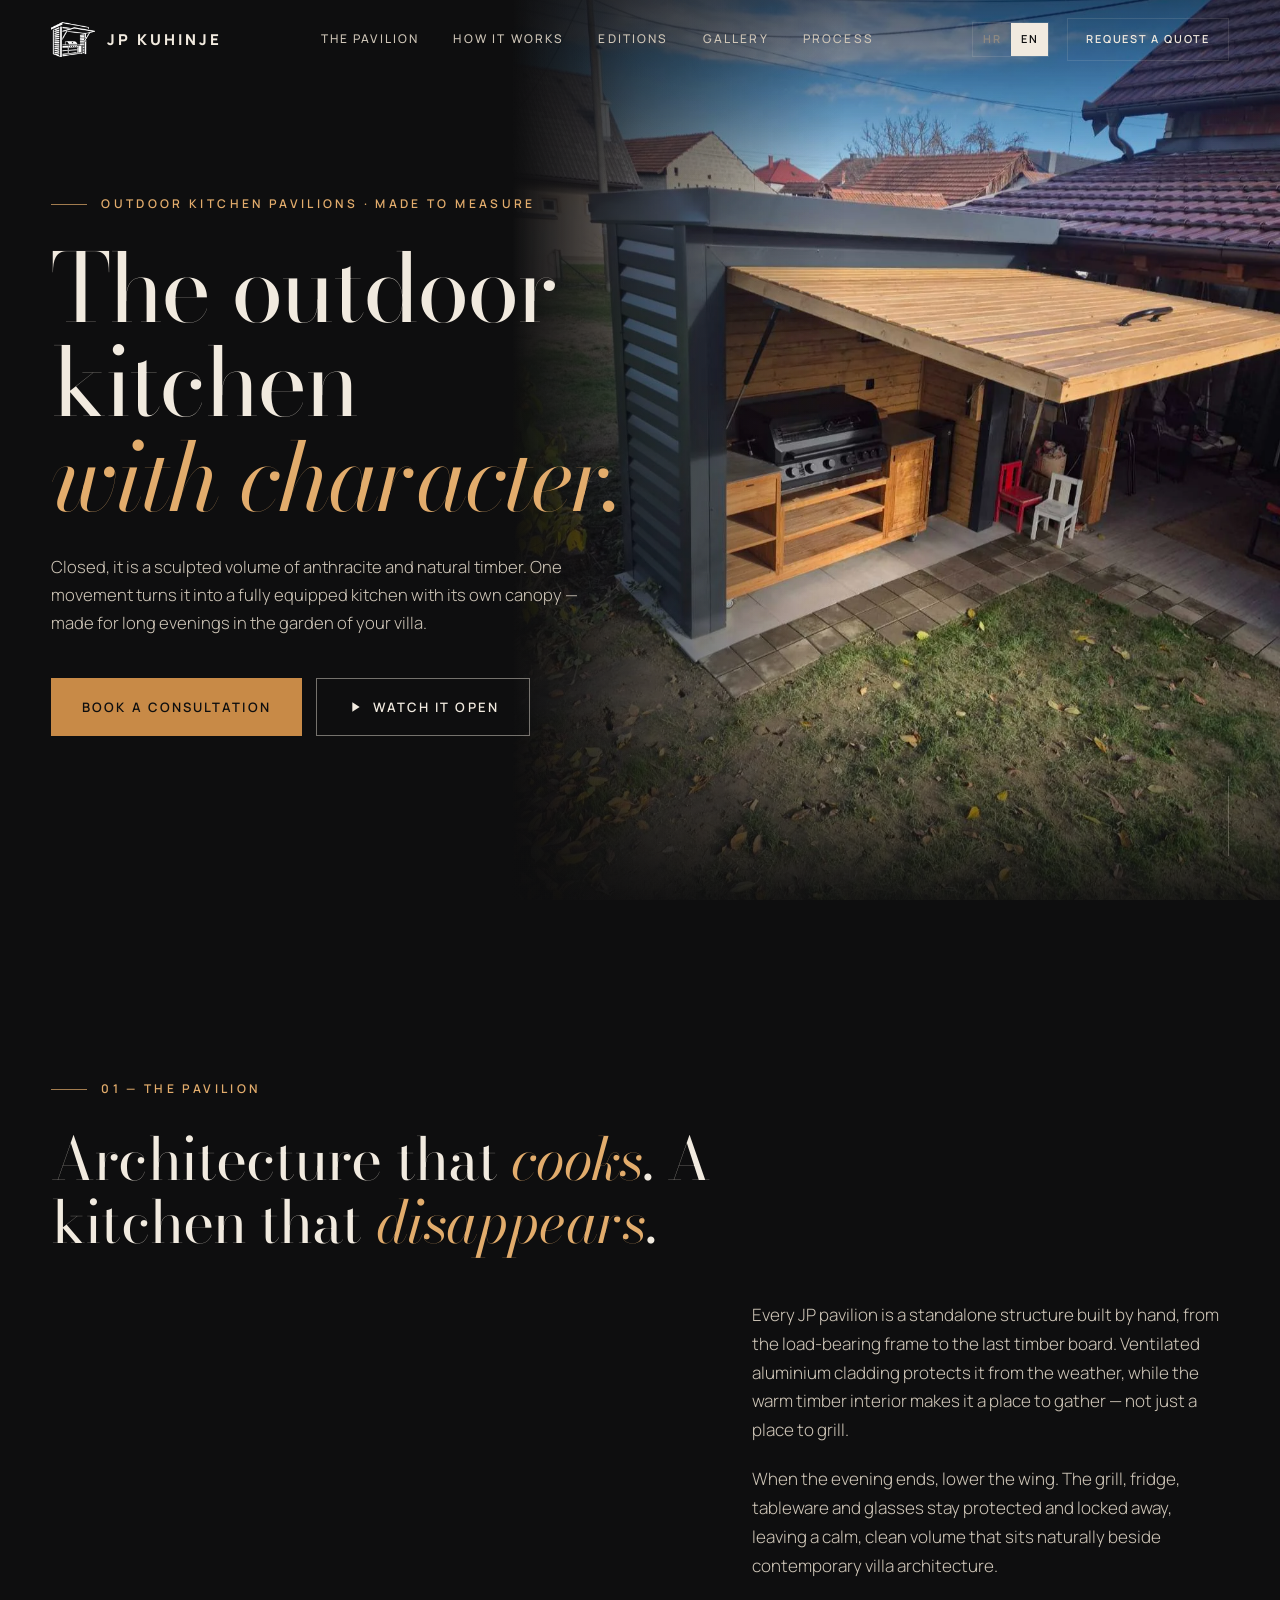
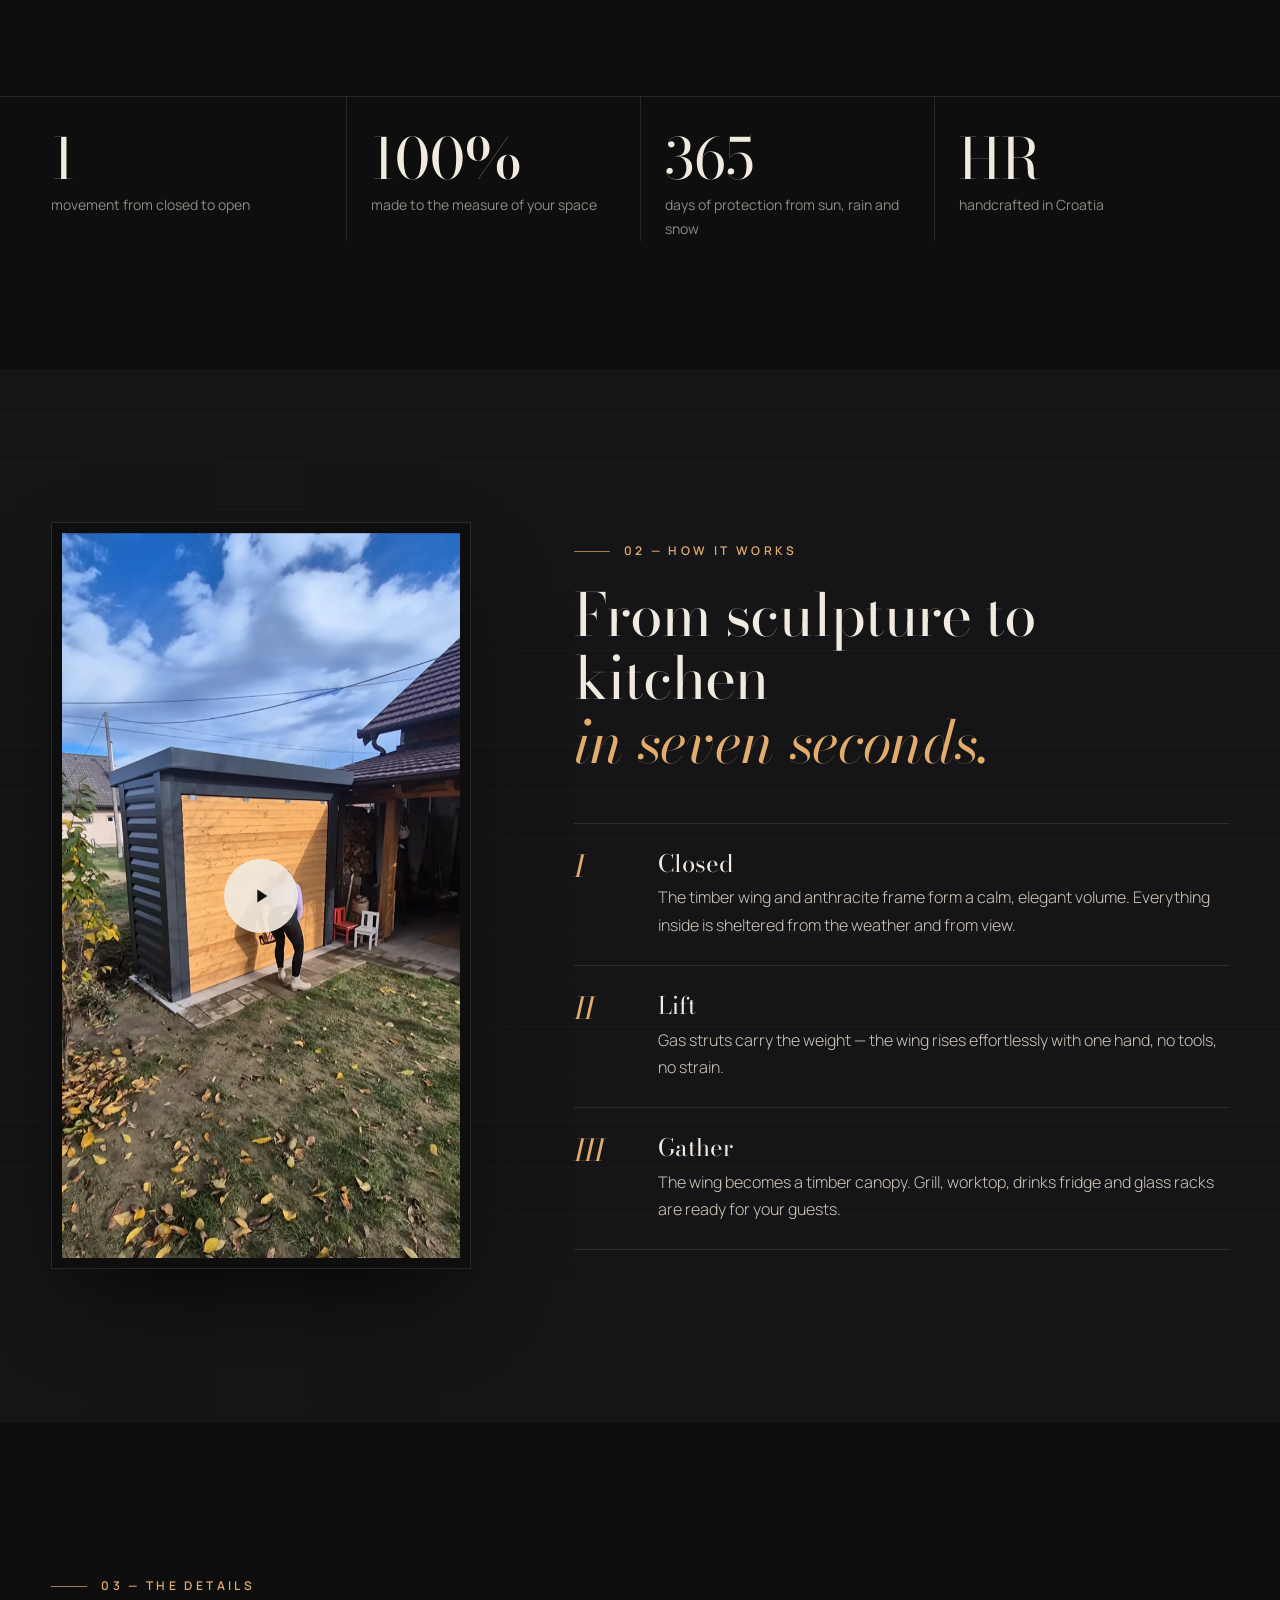
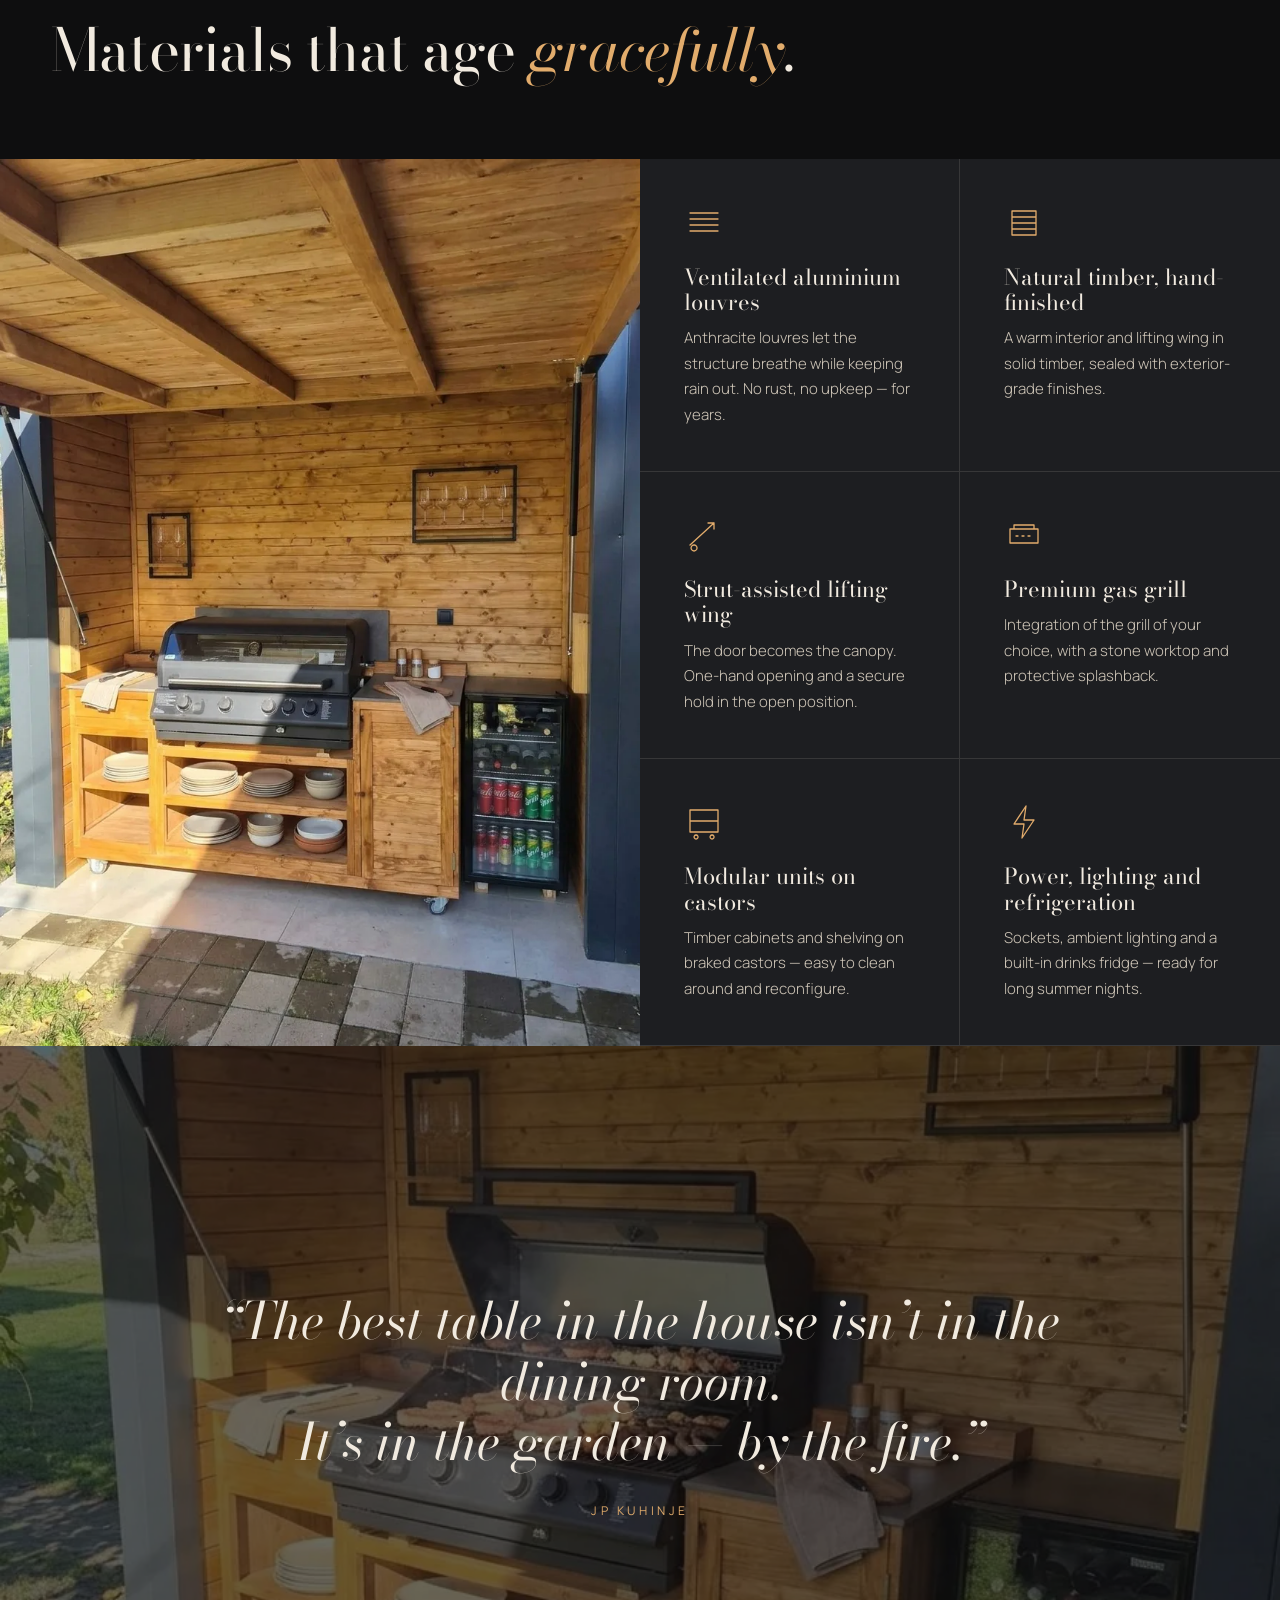
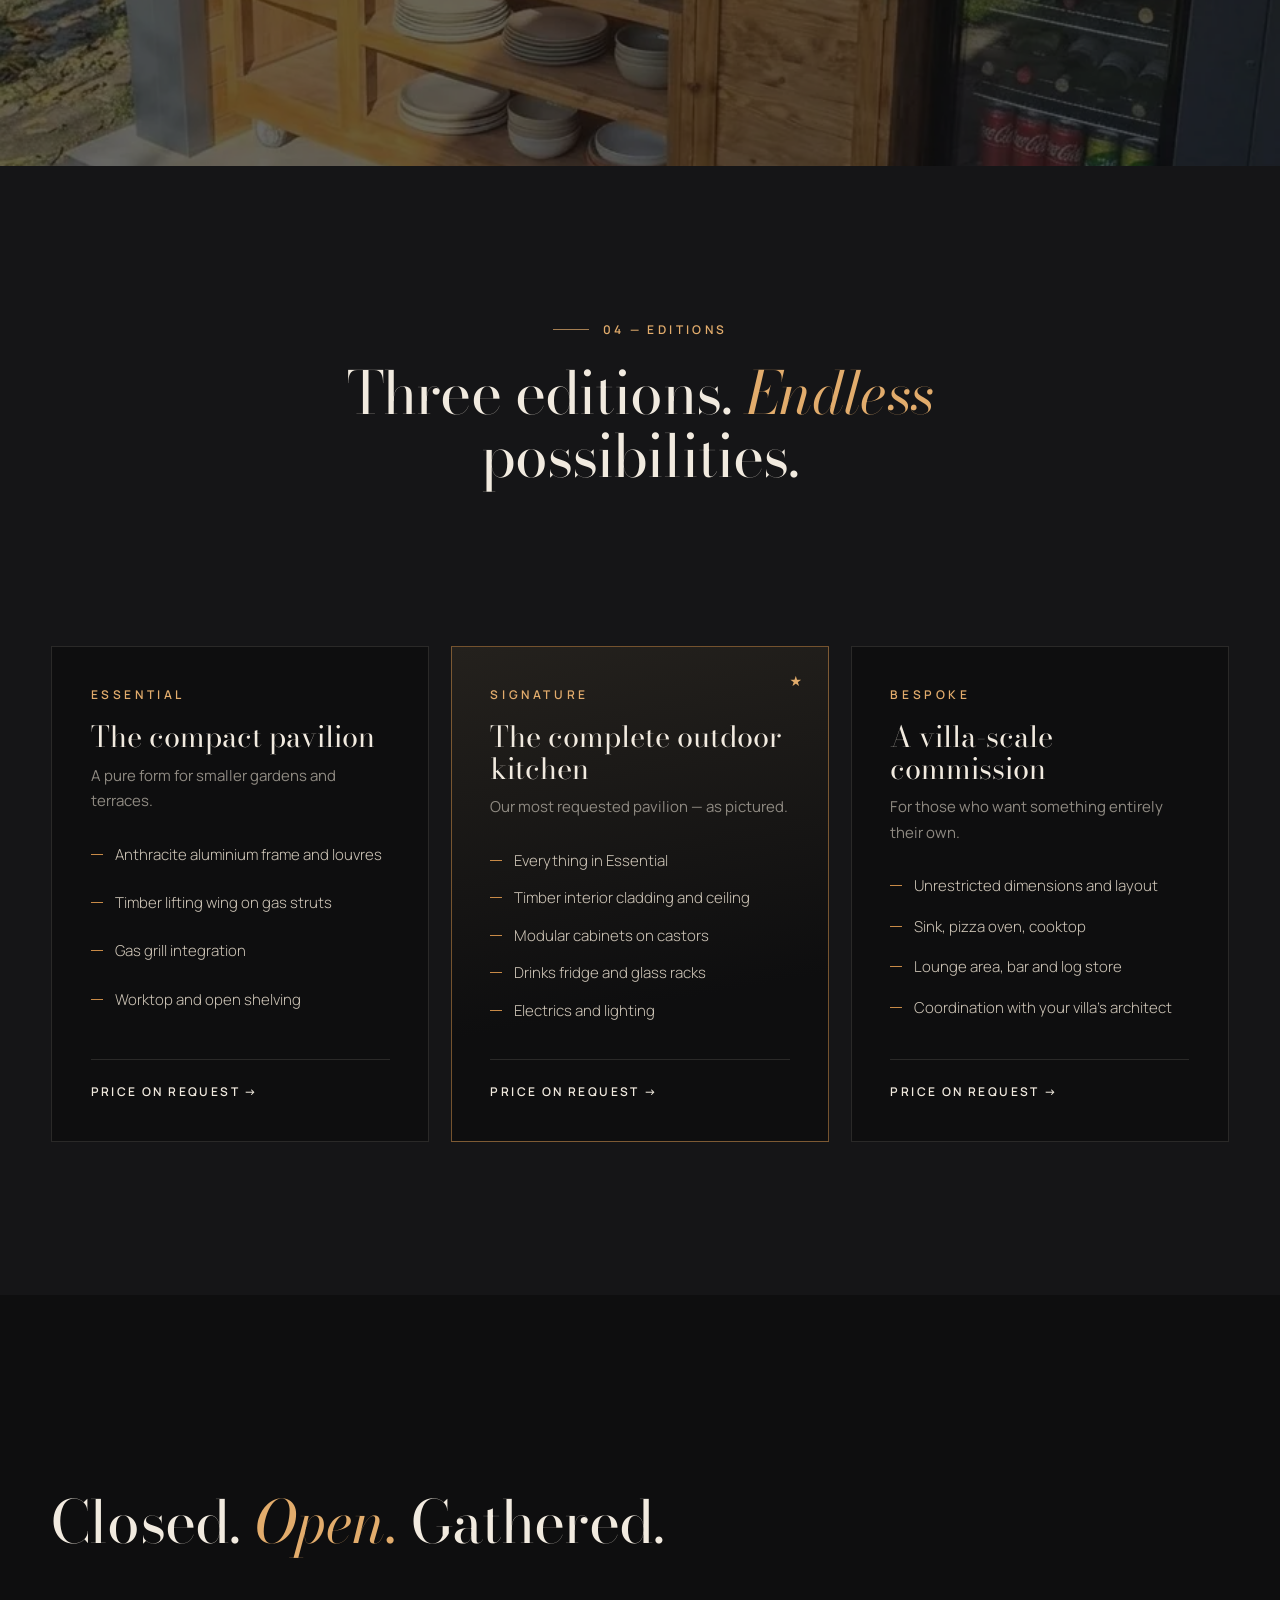
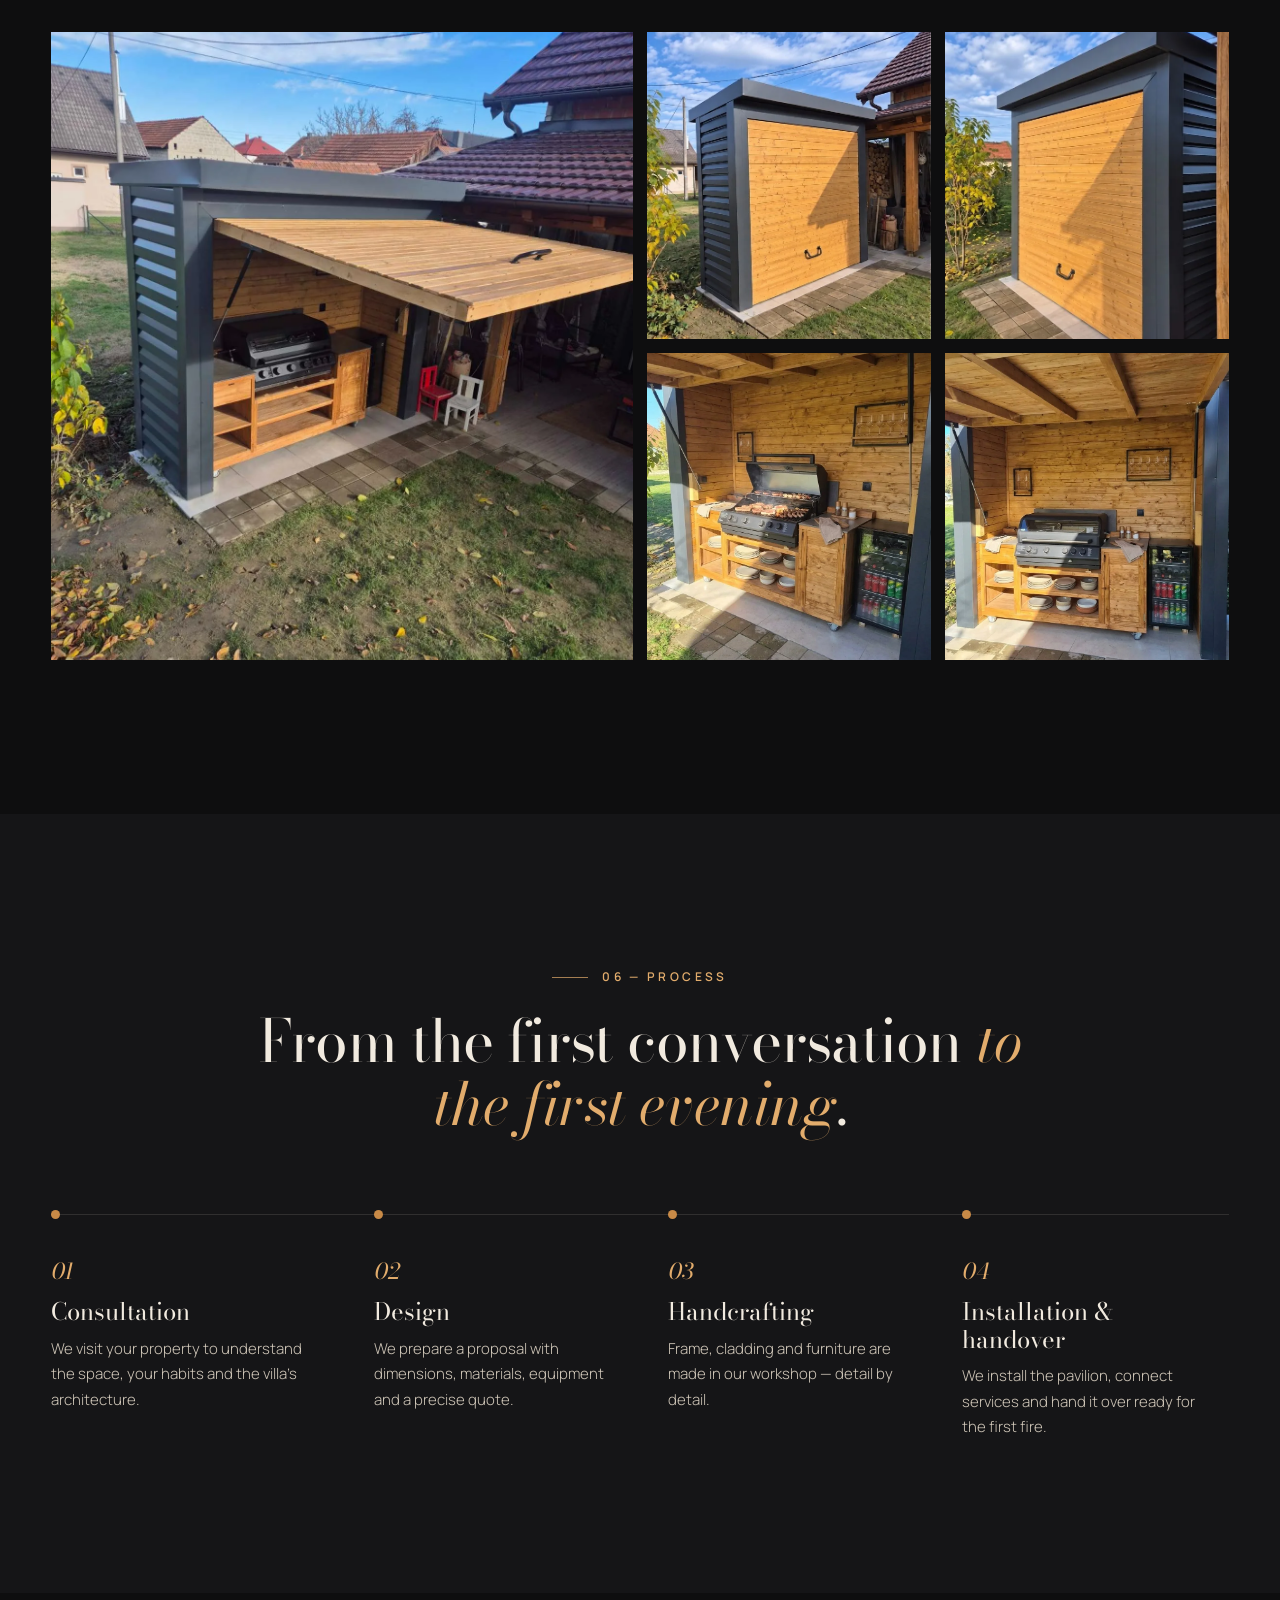
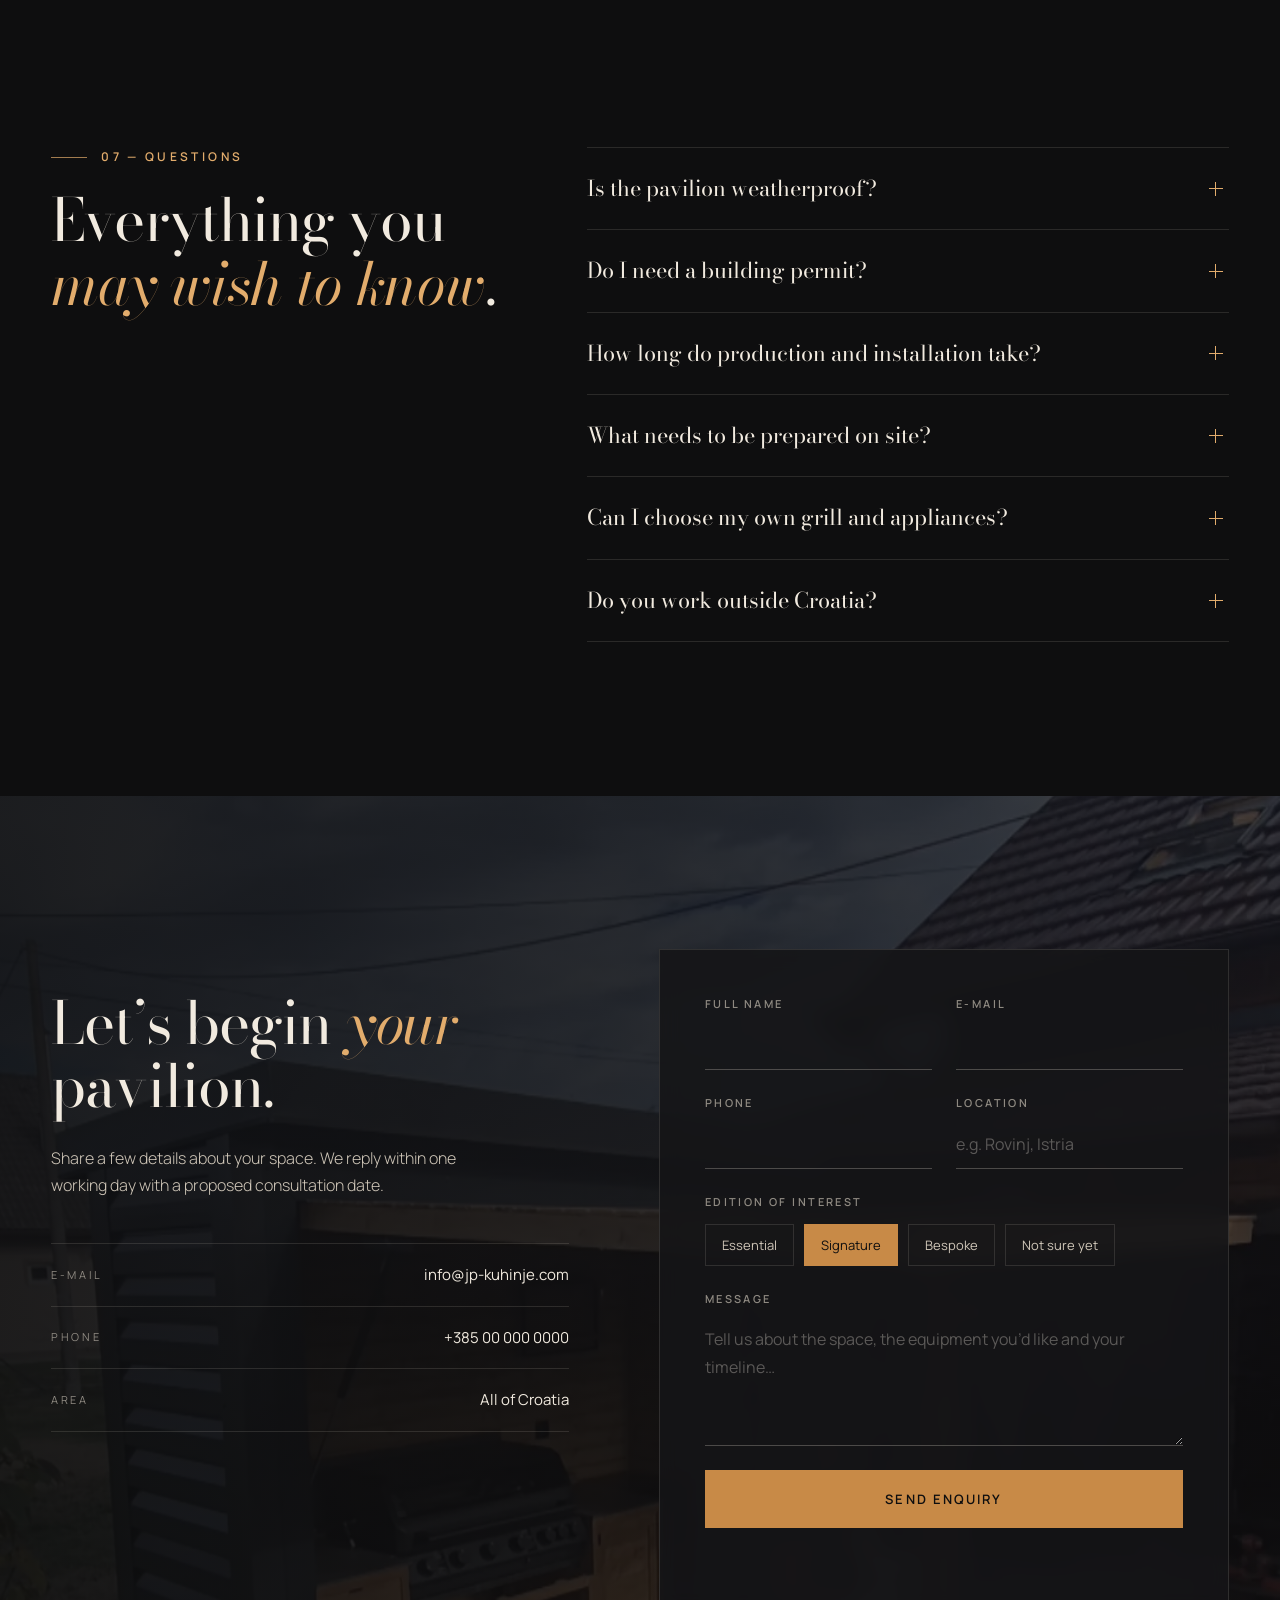
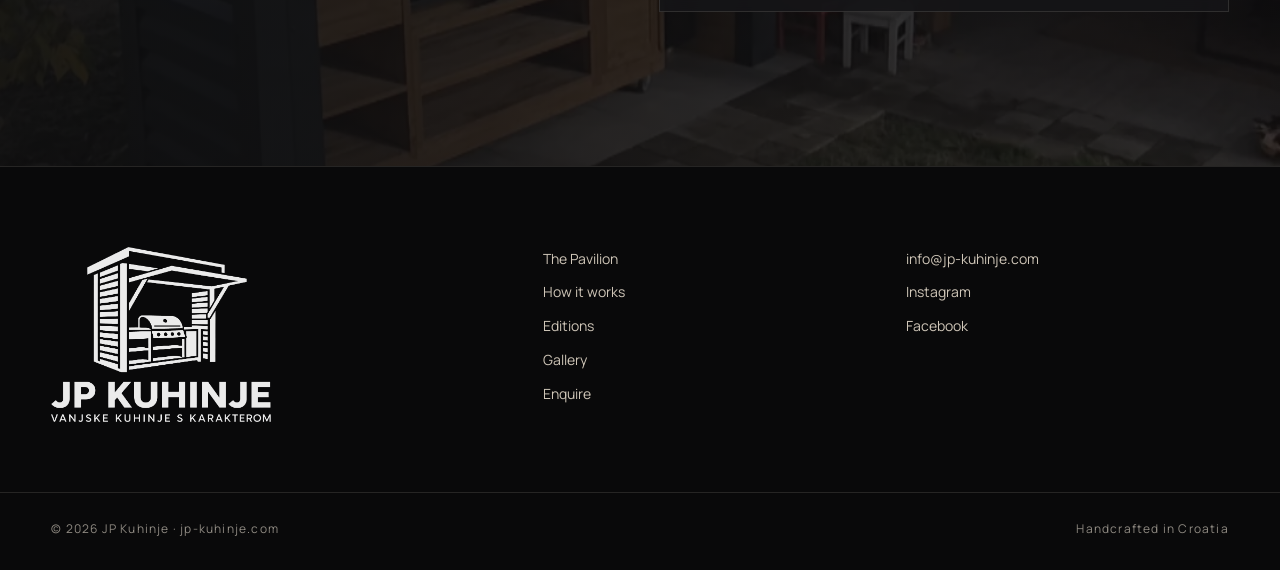
==== index.html @ 413707ae "JP Kuhinje website — initial launch Co-Authored-By: Claude Opus 5.5 <noreply@anthropic.com> Claude-S" ====
<!doctype html>
<html lang="hr" data-lang="hr">
<head>
<meta charset="utf-8">
<meta name="viewport" content="width=device-width, initial-scale=1">
<title>JP Kuhinje — Vanjske kuhinje s karakterom</title>
<meta name="description" content="Luksuzni vanjski kuhinjski paviljoni po mjeri za vile i privatne rezidencije. Antracit aluminij, prirodno drvo i premium roštilj — zatvoreno elegantno, otvoreno u jednom pokretu.">
<link rel="canonical" href="https://jp-kuhinje.com/">
<meta name="theme-color" content="#0e0e0f">
<meta property="og:type" content="website">
<meta property="og:url" content="https://jp-kuhinje.com/">
<meta property="og:title" content="JP Kuhinje — Vanjske kuhinje s karakterom">
<meta property="og:description" content="Vanjski kuhinjski paviljoni po mjeri za vile i rezidencije.">
<meta property="og:image" content="https://jp-kuhinje.com/assets/img/og.jpg">
<meta property="og:locale" content="hr_HR">
<meta property="og:locale:alternate" content="en_GB">
<meta name="twitter:card" content="summary_large_image">
<link rel="icon" type="image/png" href="favicon.png">
<link rel="apple-touch-icon" href="apple-touch-icon.png">
<link rel="preconnect" href="https://fonts.googleapis.com">
<link rel="preconnect" href="https://fonts.gstatic.com" crossorigin>
<link href="https://fonts.googleapis.com/css2?family=Bodoni+Moda:ital,opsz,wght@0,6..96,400;0,6..96,500;1,6..96,400&family=Manrope:wght@300;400;500;600;700&display=swap" rel="stylesheet">
<link rel="preload" as="image" href="assets/img/pavilion-open.webp">
<link rel="stylesheet" href="assets/css/style.css">
<script type="application/ld+json">
{
  "@context": "https://schema.org",
  "@type": "HomeAndConstructionBusiness",
  "name": "JP Kuhinje",
  "slogan": "Vanjske kuhinje s karakterom",
  "url": "https://jp-kuhinje.com/",
  "logo": "https://jp-kuhinje.com/assets/img/logo-full.png",
  "image": "https://jp-kuhinje.com/assets/img/og.jpg",
  "email": "info@jp-kuhinje.com",
  "areaServed": "HR"
}
</script>
</head>
<body>

<a class="skip" href="#main">Preskoči na sadržaj</a>

<!-- ============ HEADER ============ -->
<header class="nav" id="top">
  <div class="nav__inner">
    <a href="#top" class="brand" aria-label="JP Kuhinje — početna">
      <img src="assets/img/logo-icon.png" alt="" width="44" height="35">
      <span class="brand__name">JP KUHINJE</span>
    </a>
    <nav class="nav__links" aria-label="Glavna navigacija">
      <a href="#paviljon"><span data-l="hr">Paviljon</span><span data-l="en">The Pavilion</span></a>
      <a href="#kako-radi"><span data-l="hr">Kako radi</span><span data-l="en">How it works</span></a>
      <a href="#izvedbe"><span data-l="hr">Izvedbe</span><span data-l="en">Editions</span></a>
      <a href="#galerija"><span data-l="hr">Galerija</span><span data-l="en">Gallery</span></a>
      <a href="#proces"><span data-l="hr">Proces</span><span data-l="en">Process</span></a>
    </nav>
    <div class="nav__right">
      <div class="lang" role="group" aria-label="Jezik / Language">
        <button type="button" data-set-lang="hr" aria-pressed="true">HR</button>
        <button type="button" data-set-lang="en" aria-pressed="false">EN</button>
      </div>
      <a href="#upit" class="btn btn--ghost btn--sm nav__cta"><span data-l="hr">Zatražite ponudu</span><span data-l="en">Request a quote</span></a>
      <button class="burger" type="button" aria-label="Izbornik" aria-expanded="false" aria-controls="mobile-menu"><span></span><span></span></button>
    </div>
  </div>
  <div class="mobile-menu" id="mobile-menu" hidden>
    <a href="#paviljon"><span data-l="hr">Paviljon</span><span data-l="en">The Pavilion</span></a>
    <a href="#kako-radi"><span data-l="hr">Kako radi</span><span data-l="en">How it works</span></a>
    <a href="#izvedbe"><span data-l="hr">Izvedbe</span><span data-l="en">Editions</span></a>
    <a href="#galerija"><span data-l="hr">Galerija</span><span data-l="en">Gallery</span></a>
    <a href="#proces"><span data-l="hr">Proces</span><span data-l="en">Process</span></a>
    <a href="#upit" class="btn btn--wood"><span data-l="hr">Zatražite ponudu</span><span data-l="en">Request a quote</span></a>
  </div>
</header>

<main id="main">

<!-- ============ HERO ============ -->
<section class="hero">
  <div class="hero__media">
    <img src="assets/img/pavilion-open.webp" alt="Otvoreni JP Kuhinje paviljon s drvenom nadstrešnicom i plinskim roštiljem" fetchpriority="high">
  </div>
  <div class="hero__shade"></div>
  <div class="hero__content wrap">
    <p class="eyebrow reveal"><span data-l="hr">Vanjski kuhinjski paviljoni · izrada po mjeri</span><span data-l="en">Outdoor kitchen pavilions · made to measure</span></p>
    <h1 class="hero__title reveal">
      <span data-l="hr">Vanjska kuhinja<br><em>s karakterom.</em></span>
      <span data-l="en">The outdoor kitchen<br><em>with character.</em></span>
    </h1>
    <p class="hero__lead reveal">
      <span data-l="hr">Zatvoren, to je elegantan arhitektonski volumen u antracitu i drvu. Jednim pokretom postaje potpuno opremljena kuhinja s nadstrešnicom — za večeri koje se pamte u vrtu vaše vile.</span>
      <span data-l="en">Closed, it is a sculpted volume of anthracite and natural timber. One movement turns it into a fully equipped kitchen with its own canopy — made for long evenings in the garden of your villa.</span>
    </p>
    <div class="hero__actions reveal">
      <a href="#upit" class="btn btn--wood"><span data-l="hr">Rezervirajte konzultacije</span><span data-l="en">Book a consultation</span></a>
      <a href="#kako-radi" class="btn btn--line"><svg viewBox="0 0 24 24" width="16" height="16" aria-hidden="true"><path d="M8 5v14l11-7z" fill="currentColor"/></svg><span data-l="hr">Pogledajte kako se otvara</span><span data-l="en">Watch it open</span></a>
    </div>
  </div>
  <a href="#paviljon" class="hero__scroll" aria-label="Pomakni dolje"><span></span></a>
</section>

<!-- ============ STATEMENT ============ -->
<section class="statement" id="paviljon">
  <div class="wrap statement__grid">
    <p class="eyebrow reveal"><span data-l="hr">01 — Paviljon</span><span data-l="en">01 — The Pavilion</span></p>
    <h2 class="display reveal">
      <span data-l="hr">Arhitektura koja <em>kuha</em>. Kuhinja koja se <em>skriva</em>.</span>
      <span data-l="en">Architecture that <em>cooks</em>. A kitchen that <em>disappears</em>.</span>
    </h2>
    <div class="statement__text reveal">
      <p><span data-l="hr">Svaki JP paviljon samostalan je objekt izrađen ručno, od nosive konstrukcije do posljednje letvice. Ventilirana aluminijska obloga štiti ga od vremena, a topla drvena unutrašnjost čini ga mjestom okupljanja — ne samo mjestom pečenja.</span><span data-l="en">Every JP pavilion is a standalone structure built by hand, from the load-bearing frame to the last timber board. Ventilated aluminium cladding protects it from the weather, while the warm timber interior makes it a place to gather — not just a place to grill.</span></p>
      <p><span data-l="hr">Kad večer završi, spustite krilo. Roštilj, hladnjak, posuđe i čaše ostaju zaštićeni i zaključani, a u vrtu ostaje čist, smiren volumen koji se uklapa uz suvremenu arhitekturu vile.</span><span data-l="en">When the evening ends, lower the wing. The grill, fridge, tableware and glasses stay protected and locked away, leaving a calm, clean volume that sits naturally beside contemporary villa architecture.</span></p>
    </div>
  </div>
  <div class="wrap stats">
    <div class="stat reveal"><strong>1</strong><span data-l="hr">pokret od zatvorenog do otvorenog</span><span data-l="en">movement from closed to open</span></div>
    <div class="stat reveal"><strong>100%</strong><span data-l="hr">izrada po mjeri vašeg prostora</span><span data-l="en">made to the measure of your space</span></div>
    <div class="stat reveal"><strong>365</strong><span data-l="hr">dana zaštite od sunca, kiše i snijega</span><span data-l="en">days of protection from sun, rain and snow</span></div>
    <div class="stat reveal"><strong>HR</strong><span data-l="hr">ručna izrada u Hrvatskoj</span><span data-l="en">handcrafted in Croatia</span></div>
  </div>
</section>

<!-- ============ HOW IT WORKS (VIDEO) ============ -->
<section class="reveal-sec" id="kako-radi">
  <div class="wrap reveal-sec__grid">
    <div class="phone reveal">
      <video id="revealVideo" src="assets/video/reveal.mp4" poster="assets/img/video-poster.webp" muted playsinline loop preload="metadata" aria-label="Video: otvaranje paviljona"></video>
      <button class="phone__play" type="button" aria-label="Pokreni video"><svg viewBox="0 0 24 24" width="22" height="22" aria-hidden="true"><path d="M8 5v14l11-7z" fill="currentColor"/></svg></button>
    </div>
    <div class="reveal-sec__copy">
      <p class="eyebrow reveal"><span data-l="hr">02 — Kako radi</span><span data-l="en">02 — How it works</span></p>
      <h2 class="display reveal"><span data-l="hr">Od skulpture do kuhinje<br><em>u sedam sekundi.</em></span><span data-l="en">From sculpture to kitchen<br><em>in seven seconds.</em></span></h2>
      <ol class="steps">
        <li class="reveal">
          <span class="steps__n">I</span>
          <div><h3><span data-l="hr">Zatvoreno</span><span data-l="en">Closed</span></h3>
          <p><span data-l="hr">Drveno krilo i antracit okvir čine miran, elegantan volumen. Sve unutra je zaštićeno od vremenskih uvjeta i znatiželjnih pogleda.</span><span data-l="en">The timber wing and anthracite frame form a calm, elegant volume. Everything inside is sheltered from the weather and from view.</span></p></div>
        </li>
        <li class="reveal">
          <span class="steps__n">II</span>
          <div><h3><span data-l="hr">Podignite</span><span data-l="en">Lift</span></h3>
          <p><span data-l="hr">Plinski amortizeri preuzimaju težinu — krilo se podiže lagano, jednom rukom, bez alata i bez napora.</span><span data-l="en">Gas struts carry the weight — the wing rises effortlessly with one hand, no tools, no strain.</span></p></div>
        </li>
        <li class="reveal">
          <span class="steps__n">III</span>
          <div><h3><span data-l="hr">Uživajte</span><span data-l="en">Gather</span></h3>
          <p><span data-l="hr">Krilo postaje drvena nadstrešnica. Roštilj, radna ploča, hladnjak za piće i stalci za čaše spremni su za goste.</span><span data-l="en">The wing becomes a timber canopy. Grill, worktop, drinks fridge and glass racks are ready for your guests.</span></p></div>
        </li>
      </ol>
    </div>
  </div>
</section>

<!-- ============ DETAILS / FEATURES ============ -->
<section class="features">
  <div class="wrap">
    <div class="section-head">
      <p class="eyebrow reveal"><span data-l="hr">03 — Detalji</span><span data-l="en">03 — The details</span></p>
      <h2 class="display reveal"><span data-l="hr">Materijali koji stare <em>dostojanstveno</em>.</span><span data-l="en">Materials that age <em>gracefully</em>.</span></h2>
    </div>
  </div>
  <div class="features__split">
    <figure class="features__img reveal">
      <img src="assets/img/interior-closed.webp" alt="Unutrašnjost paviljona: drvena obloga, plinski roštilj, otvorene police s posuđem i hladnjak za piće" loading="lazy">
    </figure>
    <div class="features__list">
      <article class="feat reveal">
        <svg viewBox="0 0 40 40" aria-hidden="true"><path d="M6 10h28M6 16h28M6 22h28M6 28h28" /></svg>
        <div><h3><span data-l="hr">Ventilirana aluminijska obloga</span><span data-l="en">Ventilated aluminium louvres</span></h3>
        <p><span data-l="hr">Lamele u antracitu propuštaju zrak, a zadržavaju kišu. Bez održavanja, bez hrđe — godinama.</span><span data-l="en">Anthracite louvres let the structure breathe while keeping rain out. No rust, no upkeep — for years.</span></p></div>
      </article>
      <article class="feat reveal">
        <svg viewBox="0 0 40 40" aria-hidden="true"><path d="M8 8h24v24H8z M8 14h24 M8 20h24 M8 26h24" /></svg>
        <div><h3><span data-l="hr">Prirodno drvo, ručno obrađeno</span><span data-l="en">Natural timber, hand-finished</span></h3>
        <p><span data-l="hr">Topla unutrašnjost i podizno krilo od masivnog drva, zaštićeni premazima za vanjsku upotrebu.</span><span data-l="en">A warm interior and lifting wing in solid timber, sealed with exterior-grade finishes.</span></p></div>
      </article>
      <article class="feat reveal">
        <svg viewBox="0 0 40 40" aria-hidden="true"><path d="M6 30 L30 8 M24 8h6v6 M10 30a3 3 0 1 0 0.1 0" /></svg>
        <div><h3><span data-l="hr">Podizno krilo na amortizerima</span><span data-l="en">Strut-assisted lifting wing</span></h3>
        <p><span data-l="hr">Vrata postaju nadstrešnica. Lagano otvaranje jednom rukom i sigurno držanje u otvorenom položaju.</span><span data-l="en">The door becomes the canopy. One-hand opening and a secure hold in the open position.</span></p></div>
      </article>
      <article class="feat reveal">
        <svg viewBox="0 0 40 40" aria-hidden="true"><path d="M6 14h28v14H6z M10 14v-4h20v4 M12 21h2 M18 21h2 M24 21h2" /></svg>
        <div><h3><span data-l="hr">Premium plinski roštilj</span><span data-l="en">Premium gas grill</span></h3>
        <p><span data-l="hr">Ugradnja roštilja po vašem izboru, s kamenom radnom pločom i zaštitnom stražnjom pločom.</span><span data-l="en">Integration of the grill of your choice, with a stone worktop and protective splashback.</span></p></div>
      </article>
      <article class="feat reveal">
        <svg viewBox="0 0 40 40" aria-hidden="true"><path d="M6 8h28v22H6z M6 19h28 M12 33a2 2 0 1 0 0.1 0 M28 33a2 2 0 1 0 0.1 0" /></svg>
        <div><h3><span data-l="hr">Modularni elementi na kotačima</span><span data-l="en">Modular units on castors</span></h3>
        <p><span data-l="hr">Ormarići i police od drva, na kotačima s kočnicom — za lako čišćenje i preslagivanje.</span><span data-l="en">Timber cabinets and shelving on braked castors — easy to clean around and reconfigure.</span></p></div>
      </article>
      <article class="feat reveal">
        <svg viewBox="0 0 40 40" aria-hidden="true"><path d="M22 4 10 22h10l-2 14 12-18H20z" /></svg>
        <div><h3><span data-l="hr">Struja, rasvjeta i hladnjak</span><span data-l="en">Power, lighting and refrigeration</span></h3>
        <p><span data-l="hr">Utičnice, ambijentalna rasvjeta i ugradni hladnjak za piće — sve spremno za duge ljetne večeri.</span><span data-l="en">Sockets, ambient lighting and a built-in drinks fridge — ready for long summer nights.</span></p></div>
      </article>
    </div>
  </div>
</section>

<!-- ============ QUOTE BAND ============ -->
<section class="band">
  <div class="band__media"><img src="assets/img/interior-grill.webp" alt="" loading="lazy"></div>
  <div class="band__shade"></div>
  <div class="wrap band__inner">
    <blockquote class="reveal">
      <p><span data-l="hr">„Najbolji stol u kući nije u blagovaonici.<br>Nalazi se u vrtu — uz vatru.“</span><span data-l="en">“The best table in the house isn’t in the dining room.<br>It’s in the garden — by the fire.”</span></p>
      <cite>JP Kuhinje</cite>
    </blockquote>
  </div>
</section>

<!-- ============ EDITIONS ============ -->
<section class="editions" id="izvedbe">
  <div class="wrap">
    <div class="section-head section-head--center">
      <p class="eyebrow reveal"><span data-l="hr">04 — Izvedbe</span><span data-l="en">04 — Editions</span></p>
      <h2 class="display reveal"><span data-l="hr">Tri izvedbe. <em>Beskonačno</em> mogućnosti.</span><span data-l="en">Three editions. <em>Endless</em> possibilities.</span></h2>
      <p class="section-head__lead reveal"><span data-l="hr">Svaki paviljon izrađujemo prema vašem prostoru i načinu života. Izvedbe su polazišna točka — konačni oblik nastaje zajedno s vama.</span><span data-l="en">Every pavilion is built around your space and the way you live. The editions are a starting point — the final form is shaped together with you.</span></p>
    </div>
    <div class="cards">
      <article class="card reveal">
        <p class="card__tag">Essential</p>
        <h3><span data-l="hr">Kompaktni paviljon</span><span data-l="en">The compact pavilion</span></h3>
        <p class="card__desc"><span data-l="hr">Čista forma za manje vrtove i terase.</span><span data-l="en">A pure form for smaller gardens and terraces.</span></p>
        <ul>
          <li><span data-l="hr">Antracit aluminijski okvir i lamele</span><span data-l="en">Anthracite aluminium frame and louvres</span></li>
          <li><span data-l="hr">Drveno podizno krilo s amortizerima</span><span data-l="en">Timber lifting wing on gas struts</span></li>
          <li><span data-l="hr">Ugradnja plinskog roštilja</span><span data-l="en">Gas grill integration</span></li>
          <li><span data-l="hr">Radna ploča i otvorene police</span><span data-l="en">Worktop and open shelving</span></li>
        </ul>
        <a href="#upit" class="card__link" data-edition="Essential"><span data-l="hr">Cijena na upit</span><span data-l="en">Price on request</span> →</a>
      </article>
      <article class="card card--featured reveal">
        <p class="card__tag">Signature</p>
        <h3><span data-l="hr">Potpuna vanjska kuhinja</span><span data-l="en">The complete outdoor kitchen</span></h3>
        <p class="card__desc"><span data-l="hr">Naš najtraženiji paviljon — kao na fotografijama.</span><span data-l="en">Our most requested pavilion — as pictured.</span></p>
        <ul>
          <li><span data-l="hr">Sve iz izvedbe Essential</span><span data-l="en">Everything in Essential</span></li>
          <li><span data-l="hr">Drvena unutarnja obloga i strop</span><span data-l="en">Timber interior cladding and ceiling</span></li>
          <li><span data-l="hr">Modularni ormarići na kotačima</span><span data-l="en">Modular cabinets on castors</span></li>
          <li><span data-l="hr">Hladnjak za piće i stalci za čaše</span><span data-l="en">Drinks fridge and glass racks</span></li>
          <li><span data-l="hr">Elektroinstalacija i rasvjeta</span><span data-l="en">Electrics and lighting</span></li>
        </ul>
        <a href="#upit" class="card__link" data-edition="Signature"><span data-l="hr">Cijena na upit</span><span data-l="en">Price on request</span> →</a>
      </article>
      <article class="card reveal">
        <p class="card__tag">Bespoke</p>
        <h3><span data-l="hr">Projekt po mjeri vile</span><span data-l="en">A villa-scale commission</span></h3>
        <p class="card__desc"><span data-l="hr">Za one koji žele potpuno jedinstven prostor.</span><span data-l="en">For those who want something entirely their own.</span></p>
        <ul>
          <li><span data-l="hr">Dimenzije i raspored bez ograničenja</span><span data-l="en">Unrestricted dimensions and layout</span></li>
          <li><span data-l="hr">Sudoper, pizza peć, ploča za kuhanje</span><span data-l="en">Sink, pizza oven, cooktop</span></li>
          <li><span data-l="hr">Lounge zona, šank i skladište drva</span><span data-l="en">Lounge area, bar and log store</span></li>
          <li><span data-l="hr">Usklađivanje s arhitektom vile</span><span data-l="en">Coordination with your villa’s architect</span></li>
        </ul>
        <a href="#upit" class="card__link" data-edition="Bespoke"><span data-l="hr">Cijena na upit</span><span data-l="en">Price on request</span> →</a>
      </article>
    </div>
  </div>
</section>

<!-- ============ GALLERY ============ -->
<section class="gallery" id="galerija">
  <div class="wrap">
    <div class="section-head">
      <p class="eyebrow reveal"><span data-l="hr">05 — Galerija</span><span data-l="en">05 — Gallery</span></p>
      <h2 class="display reveal"><span data-l="hr">Zatvoreno. <em>Otvoreno.</em> Okupljeno.</span><span data-l="en">Closed. <em>Open.</em> Gathered.</span></h2>
    </div>
    <div class="gal">
      <button class="gal__item gal__item--tall reveal" data-full="assets/img/pavilion-open.webp"><img src="assets/img/pavilion-open.webp" alt="Otvoreni paviljon uz kuću" loading="lazy"></button>
      <button class="gal__item reveal" data-full="assets/img/closed-front.webp"><img src="assets/img/closed-front.webp" alt="Zatvoreni paviljon — pogled sprijeda" loading="lazy"></button>
      <button class="gal__item reveal" data-full="assets/img/closed-side.webp"><img src="assets/img/closed-side.webp" alt="Zatvoreni paviljon — bočni pogled na lamele" loading="lazy"></button>
      <button class="gal__item reveal" data-full="assets/img/interior-grill.webp"><img src="assets/img/interior-grill.webp" alt="Roštilj u upotrebi pod drvenom nadstrešnicom" loading="lazy"></button>
      <button class="gal__item reveal" data-full="assets/img/interior-closed.webp"><img src="assets/img/interior-closed.webp" alt="Unutrašnjost s posuđem, čašama i hladnjakom" loading="lazy"></button>
    </div>
  </div>
</section>

<!-- ============ PROCESS ============ -->
<section class="process" id="proces">
  <div class="wrap">
    <div class="section-head section-head--center">
      <p class="eyebrow reveal"><span data-l="hr">06 — Proces</span><span data-l="en">06 — Process</span></p>
      <h2 class="display reveal"><span data-l="hr">Od prvog razgovora <em>do prve večeri</em>.</span><span data-l="en">From the first conversation <em>to the first evening</em>.</span></h2>
    </div>
    <div class="timeline">
      <div class="tl reveal"><span class="tl__n">01</span><h3><span data-l="hr">Konzultacije</span><span data-l="en">Consultation</span></h3><p><span data-l="hr">Dolazimo na lokaciju, upoznajemo prostor, vaše navike i arhitekturu vile.</span><span data-l="en">We visit your property to understand the space, your habits and the villa’s architecture.</span></p></div>
      <div class="tl reveal"><span class="tl__n">02</span><h3><span data-l="hr">Projekt</span><span data-l="en">Design</span></h3><p><span data-l="hr">Izrađujemo prijedlog s dimenzijama, materijalima, opremom i preciznom ponudom.</span><span data-l="en">We prepare a proposal with dimensions, materials, equipment and a precise quote.</span></p></div>
      <div class="tl reveal"><span class="tl__n">03</span><h3><span data-l="hr">Ručna izrada</span><span data-l="en">Handcrafting</span></h3><p><span data-l="hr">Konstrukcija, obloge i namještaj nastaju u našoj radionici — detalj po detalj.</span><span data-l="en">Frame, cladding and furniture are made in our workshop — detail by detail.</span></p></div>
      <div class="tl reveal"><span class="tl__n">04</span><h3><span data-l="hr">Montaža i predaja</span><span data-l="en">Installation &amp; handover</span></h3><p><span data-l="hr">Postavljamo paviljon, spajamo instalacije i predajemo ga spremnog za prvu vatru.</span><span data-l="en">We install the pavilion, connect services and hand it over ready for the first fire.</span></p></div>
    </div>
  </div>
</section>

<!-- ============ FAQ ============ -->
<section class="faq">
  <div class="wrap faq__grid">
    <div class="section-head">
      <p class="eyebrow reveal"><span data-l="hr">07 — Pitanja</span><span data-l="en">07 — Questions</span></p>
      <h2 class="display reveal"><span data-l="hr">Sve što biste <em>željeli znati</em>.</span><span data-l="en">Everything you <em>may wish to know</em>.</span></h2>
    </div>
    <div class="faq__list">
      <details class="reveal"><summary><span data-l="hr">Je li paviljon otporan na vremenske uvjete?</span><span data-l="en">Is the pavilion weatherproof?</span></summary>
        <p><span data-l="hr">Da. Aluminijska obloga, ravni krov s okapnicom i zaštićeno drvo projektirani su za cjelogodišnji boravak na otvorenom — od jadranskog sunca do kontinentalne zime. Zatvoren, paviljon štiti svu opremu unutar sebe.</span><span data-l="en">Yes. The aluminium cladding, flat roof with drip edge and treated timber are designed to live outdoors all year round — from Adriatic sun to continental winter. Closed, the pavilion protects everything inside.</span></p></details>
      <details class="reveal"><summary><span data-l="hr">Trebam li građevinsku dozvolu?</span><span data-l="en">Do I need a building permit?</span></summary>
        <p><span data-l="hr">To ovisi o dimenzijama i lokalnim propisima. Tijekom konzultacija provjerit ćemo uvjete za vašu lokaciju i, po potrebi, surađivati s vašim arhitektom.</span><span data-l="en">That depends on the size and local regulations. During the consultation we check the requirements for your property and, where needed, coordinate with your architect.</span></p></details>
      <details class="reveal"><summary><span data-l="hr">Koliko traje izrada i montaža?</span><span data-l="en">How long do production and installation take?</span></summary>
        <p><span data-l="hr">Rok ovisi o izvedbi i opremi. Točan termin dobit ćete uz ponudu, a montaža na lokaciji u pravilu je gotova u kratkom roku jer paviljon pripremamo u radionici.</span><span data-l="en">Lead time depends on the edition and equipment. You receive an exact timeline with the quote; on-site installation is quick because the pavilion is prepared in our workshop.</span></p></details>
      <details class="reveal"><summary><span data-l="hr">Što je potrebno pripremiti na lokaciji?</span><span data-l="en">What needs to be prepared on site?</span></summary>
        <p><span data-l="hr">Ravna, nosiva podloga (betonska ploča ili popločenje) i priključak struje. Ako želite sudoper, i priključak vode. Sve ćemo dogovoriti unaprijed.</span><span data-l="en">A level, load-bearing base (concrete slab or paving) and a power supply — plus water if you would like a sink. We agree everything in advance.</span></p></details>
      <details class="reveal"><summary><span data-l="hr">Mogu li odabrati vlastiti roštilj i opremu?</span><span data-l="en">Can I choose my own grill and appliances?</span></summary>
        <p><span data-l="hr">Naravno. Paviljon prilagođavamo roštilju, hladnjaku i ostaloj opremi po vašem izboru ili vam preporučujemo provjerene modele.</span><span data-l="en">Of course. We build the pavilion around the grill, fridge and appliances of your choice — or recommend proven models.</span></p></details>
      <details class="reveal"><summary><span data-l="hr">Radite li izvan Hrvatske?</span><span data-l="en">Do you work outside Croatia?</span></summary>
        <p><span data-l="hr">Radimo diljem Hrvatske, od kontinenta do obale i otoka. Za projekte u inozemstvu javite nam se s lokacijom — rado ćemo razmotriti mogućnosti.</span><span data-l="en">We work throughout Croatia, from the mainland to the coast and islands. For projects abroad, send us your location and we will gladly look at the options.</span></p></details>
    </div>
  </div>
</section>

<!-- ============ CONTACT ============ -->
<section class="contact" id="upit">
  <div class="contact__media"><img src="assets/img/video-open.webp" alt="" loading="lazy"></div>
  <div class="contact__shade"></div>
  <div class="wrap contact__grid">
    <div class="contact__copy">
      <p class="eyebrow reveal"><span data-l="hr">08 — Upit</span><span data-l="en">08 — Enquire</span></p>
      <h2 class="display reveal"><span data-l="hr">Započnimo s <em>vašim</em> paviljonom.</span><span data-l="en">Let’s begin <em>your</em> pavilion.</span></h2>
      <p class="reveal"><span data-l="hr">Pošaljite nam nekoliko detalja o prostoru. Javljamo se unutar jednog radnog dana s prijedlogom termina za konzultacije.</span><span data-l="en">Share a few details about your space. We reply within one working day with a proposed consultation date.</span></p>
      <ul class="contact__info reveal">
        <li><span>E-mail</span><a href="mailto:info@jp-kuhinje.com">info@jp-kuhinje.com</a></li>
        <li><span data-l="hr">Telefon</span><span data-l="en">Phone</span><a href="tel:+385000000000">+385 00 000 0000</a></li>
        <li><span data-l="hr">Područje</span><span data-l="en">Area</span><em><span data-l="hr">Cijela Hrvatska</span><span data-l="en">All of Croatia</span></em></li>
      </ul>
    </div>
    <form class="form reveal" id="enquiry" novalidate>
      <div class="form__row">
        <label><span class="form__lbl"><span data-l="hr">Ime i prezime</span><span data-l="en">Full name</span></span><input name="name" autocomplete="name" required></label>
        <label><span class="form__lbl">E-mail</span><input name="email" type="email" autocomplete="email" required></label>
      </div>
      <div class="form__row">
        <label><span class="form__lbl"><span data-l="hr">Telefon</span><span data-l="en">Phone</span></span><input name="phone" type="tel" autocomplete="tel"></label>
        <label><span class="form__lbl"><span data-l="hr">Lokacija</span><span data-l="en">Location</span></span><input name="location" data-ph-hr="npr. Rovinj, Istra" data-ph-en="e.g. Rovinj, Istria" placeholder="npr. Rovinj, Istra"></label>
      </div>
      <fieldset class="chips">
        <legend class="form__lbl"><span data-l="hr">Izvedba koja vas zanima</span><span data-l="en">Edition of interest</span></legend>
        <label><input type="radio" name="edition" value="Essential"><span>Essential</span></label>
        <label><input type="radio" name="edition" value="Signature" checked><span>Signature</span></label>
        <label><input type="radio" name="edition" value="Bespoke"><span>Bespoke</span></label>
        <label><input type="radio" name="edition" value="Nisam siguran/na"><span><span data-l="hr">Nisam siguran/na</span><span data-l="en">Not sure yet</span></span></label>
      </fieldset>
      <label><span class="form__lbl"><span data-l="hr">Poruka</span><span data-l="en">Message</span></span><textarea name="message" rows="4" data-ph-hr="Recite nam nešto o prostoru, željenoj opremi i roku…" data-ph-en="Tell us about the space, the equipment you’d like and your timeline…" placeholder="Recite nam nešto o prostoru, željenoj opremi i roku…"></textarea></label>
      <button class="btn btn--wood btn--block" type="submit"><span data-l="hr">Pošaljite upit</span><span data-l="en">Send enquiry</span></button>
      <p class="form__note" role="status" aria-live="polite"></p>
    </form>
  </div>
</section>

</main>

<!-- ============ FOOTER ============ -->
<footer class="footer">
  <div class="wrap footer__grid">
    <div>
      <img src="assets/img/logo-full.png" alt="JP Kuhinje — Vanjske kuhinje s karakterom" class="footer__logo" width="220">
    </div>
    <nav aria-label="Footer">
      <a href="#paviljon"><span data-l="hr">Paviljon</span><span data-l="en">The Pavilion</span></a>
      <a href="#kako-radi"><span data-l="hr">Kako radi</span><span data-l="en">How it works</span></a>
      <a href="#izvedbe"><span data-l="hr">Izvedbe</span><span data-l="en">Editions</span></a>
      <a href="#galerija"><span data-l="hr">Galerija</span><span data-l="en">Gallery</span></a>
      <a href="#upit"><span data-l="hr">Upit</span><span data-l="en">Enquire</span></a>
    </nav>
    <div class="footer__contact">
      <a href="mailto:info@jp-kuhinje.com">info@jp-kuhinje.com</a>
      <a href="https://www.instagram.com/" rel="noopener" target="_blank">Instagram</a>
      <a href="https://www.facebook.com/" rel="noopener" target="_blank">Facebook</a>
    </div>
  </div>
  <div class="wrap footer__bottom">
    <span>© <span id="year">2026</span> JP Kuhinje · jp-kuhinje.com</span>
    <span><span data-l="hr">Ručno izrađeno u Hrvatskoj</span><span data-l="en">Handcrafted in Croatia</span></span>
  </div>
</footer>

<!-- Lightbox -->
<div class="lightbox" id="lightbox" hidden>
  <button class="lightbox__close" type="button" aria-label="Zatvori">×</button>
  <img alt="">
</div>

<script src="assets/js/main.js"></script>
</body>
</html>
---- assets/css/style.css ----
/* ==========================================================
   JP Kuhinje — Vanjske kuhinje s karakterom
   ========================================================== */
:root{
  --ink:#0e0e0f;
  --char:#151517;
  --stone:#1d1e21;
  --slate:#2a2c30;
  --cream:#f1eadf;
  --cream-2:#cfc6b8;
  --mute:#8f8a82;
  --wood:#c88a47;
  --wood-2:#e2ac6c;
  --line:rgba(241,234,223,.12);
  --serif:"Bodoni Moda", "Didot", "Times New Roman", serif;
  --sans:"Manrope", system-ui, -apple-system, "Segoe UI", sans-serif;
  --ease:cubic-bezier(.2,.7,.1,1);
  --wrap:1280px;
  --gut:clamp(20px,4vw,56px);
}
*,*::before,*::after{box-sizing:border-box}
html{scroll-behavior:smooth;-webkit-text-size-adjust:100%}
body{margin:0;background:var(--ink);color:var(--cream);font-family:var(--sans);font-weight:400;font-size:16px;line-height:1.7;-webkit-font-smoothing:antialiased;overflow-x:hidden}
img,video{display:block;max-width:100%}
a{color:inherit;text-decoration:none}
button{font:inherit;color:inherit;cursor:pointer;background:none;border:0}
h1,h2,h3{margin:0;font-weight:400;line-height:1.15}
p{margin:0}
::selection{background:var(--wood);color:var(--ink)}

/* language switching */
html[data-lang="hr"] [data-l="en"],
html[data-lang="en"] [data-l="hr"]{display:none!important}

.skip{position:absolute;left:-9999px;top:0;background:var(--wood);color:var(--ink);padding:10px 16px;z-index:999}
.skip:focus{left:16px;top:16px}

.wrap{max-width:var(--wrap);margin:0 auto;padding:0 var(--gut)}

/* ---------- type ---------- */
.eyebrow{font-size:12px;letter-spacing:.28em;text-transform:uppercase;color:var(--wood-2);font-weight:600;display:flex;align-items:center;gap:14px}
.eyebrow::before{content:"";width:36px;height:1px;background:currentColor;opacity:.7}
.display{font-family:var(--serif);font-weight:400;font-size:clamp(34px,4.6vw,66px);line-height:1.08;letter-spacing:-.015em}
.display em,.hero__title em{font-style:italic;color:var(--wood-2)}

/* ---------- buttons ---------- */
.btn{display:inline-flex;align-items:center;justify-content:center;gap:10px;padding:17px 30px;font-size:13px;font-weight:600;letter-spacing:.16em;text-transform:uppercase;border:1px solid transparent;transition:background .35s var(--ease),color .35s var(--ease),border-color .35s var(--ease),transform .35s var(--ease)}
.btn--wood{background:var(--wood);color:var(--ink)}
.btn--wood:hover{background:var(--wood-2)}
.btn--line{border-color:rgba(241,234,223,.45);color:var(--cream)}
.btn--line:hover{border-color:var(--cream);background:rgba(241,234,223,.08)}
.btn--ghost{border-color:var(--line);color:var(--cream)}
.btn--ghost:hover{border-color:var(--wood);color:var(--wood-2)}
.btn--sm{padding:11px 18px;font-size:11px}
.btn--block{width:100%}
.btn:focus-visible,a:focus-visible,button:focus-visible,summary:focus-visible{outline:2px solid var(--wood-2);outline-offset:3px}

/* ---------- nav ---------- */
.nav{position:fixed;inset:0 0 auto;z-index:50;transition:background .4s var(--ease),border-color .4s var(--ease),backdrop-filter .4s}
.nav__inner{max-width:1440px;margin:0 auto;padding:18px var(--gut);display:flex;align-items:center;justify-content:space-between;gap:24px;border-bottom:1px solid transparent;transition:padding .4s var(--ease)}
.nav.is-scrolled{background:rgba(14,14,15,.82);backdrop-filter:blur(14px);-webkit-backdrop-filter:blur(14px)}
.nav.is-scrolled .nav__inner{padding-top:12px;padding-bottom:12px;border-color:var(--line)}
.brand{display:flex;align-items:center;gap:12px}
.brand img{width:44px;height:auto}
.brand__name{font-weight:800;font-size:15px;letter-spacing:.2em}
.nav__links{display:flex;gap:34px}
.nav__links a{font-size:12px;letter-spacing:.18em;text-transform:uppercase;font-weight:500;color:var(--cream-2);position:relative;padding:6px 0;transition:color .3s}
.nav__links a::after{content:"";position:absolute;left:0;bottom:0;height:1px;width:100%;background:var(--wood);transform:scaleX(0);transform-origin:right;transition:transform .4s var(--ease)}
.nav__links a:hover{color:var(--cream)}
.nav__links a:hover::after{transform:scaleX(1);transform-origin:left}
.nav__right{display:flex;align-items:center;gap:18px}
.lang{display:flex;border:1px solid var(--line)}
.lang button{font-size:11px;font-weight:600;letter-spacing:.14em;padding:7px 10px;color:var(--mute);transition:color .3s,background .3s}
.lang button[aria-pressed="true"]{color:var(--ink);background:var(--cream)}
.burger{display:none;width:40px;height:40px;position:relative}
.burger span{position:absolute;left:9px;right:9px;height:1.5px;background:var(--cream);transition:transform .35s var(--ease),top .35s var(--ease)}
.burger span:first-child{top:15px}.burger span:last-child{top:24px}
.burger[aria-expanded="true"] span:first-child{top:19.5px;transform:rotate(45deg)}
.burger[aria-expanded="true"] span:last-child{top:19.5px;transform:rotate(-45deg)}
.mobile-menu{display:flex;flex-direction:column;gap:6px;padding:10px var(--gut) 28px;background:rgba(14,14,15,.97);border-bottom:1px solid var(--line)}
.mobile-menu[hidden]{display:none}
.mobile-menu a:not(.btn){font-family:var(--serif);font-size:26px;padding:6px 0;border-bottom:1px solid var(--line)}
.mobile-menu .btn{margin-top:18px}

/* ---------- hero ---------- */
.hero{position:relative;min-height:100svh;display:flex;align-items:stretch;overflow:hidden;isolation:isolate}
.hero__media{position:absolute;inset:0 0 0 40%;z-index:-2;overflow:hidden}
.hero__media img{width:100%;height:100%;object-fit:cover;object-position:30% 62%;transform:scale(1.08);animation:heroZoom 14s var(--ease) forwards}
@keyframes heroZoom{to{transform:scale(1)}}
.hero{background:var(--ink)}
.hero__shade{position:absolute;inset:0;z-index:-1;background:
  linear-gradient(180deg,rgba(14,14,15,.6) 0%,rgba(14,14,15,0) 22%,rgba(14,14,15,0) 78%,rgba(14,14,15,.9) 100%),
  linear-gradient(90deg,var(--ink) 40%,rgba(14,14,15,.55) 50%,rgba(14,14,15,0) 66%)}
.hero__content{display:flex;flex-direction:column;justify-content:center;min-height:100svh}
.hero__content > *{max-width:600px}
.hero__content{width:100%;padding-bottom:90px;padding-top:120px}
.hero__title{font-family:var(--serif);font-size:clamp(46px,7.4vw,116px);line-height:1;letter-spacing:-.025em;margin:26px 0 28px;max-width:11ch}
.hero__lead{max-width:540px;font-size:clamp(16px,1.3vw,18px);color:var(--cream-2);font-weight:300}
.hero__actions{display:flex;flex-wrap:wrap;gap:14px;margin-top:40px}
.hero__scroll{position:absolute;right:var(--gut);bottom:44px;width:1px;height:80px;background:rgba(241,234,223,.25);overflow:hidden}
.hero__scroll span{position:absolute;left:0;top:-40%;width:1px;height:40%;background:var(--wood-2);animation:scrollLine 2.4s var(--ease) infinite}
@keyframes scrollLine{to{top:110%}}

/* ---------- statement ---------- */
.statement{padding:clamp(100px,14vw,180px) 0 clamp(80px,10vw,130px);background:var(--ink)}
.statement__grid{display:grid;grid-template-columns:repeat(12,1fr);gap:28px 24px}
.statement__grid .eyebrow{grid-column:1/-1}
.statement__grid .display{grid-column:1/9}
.statement__text{grid-column:8/13;display:grid;gap:20px;color:var(--cream-2);font-weight:300;font-size:17px;margin-top:18px}
.stats{display:grid;grid-template-columns:repeat(4,1fr);margin-top:clamp(70px,9vw,120px);border-top:1px solid var(--line)}
.stat{padding:34px 24px 0 0;display:flex;flex-direction:column;gap:6px;color:var(--mute);font-size:14px}
.stat + .stat{padding-left:24px;border-left:1px solid var(--line)}
.stat strong{font-family:var(--serif);font-weight:400;font-size:clamp(40px,4.4vw,60px);line-height:1;color:var(--cream)}

/* ---------- reveal / video section ---------- */
.reveal-sec{padding:clamp(90px,12vw,160px) 0;background:var(--char);position:relative;overflow:hidden}
.reveal-sec::before{content:"";position:absolute;inset:0;background:repeating-linear-gradient(180deg,transparent 0 46px,rgba(241,234,223,.025) 46px 47px);pointer-events:none}
.reveal-sec__grid{display:grid;grid-template-columns:minmax(280px,420px) 1fr;gap:clamp(48px,8vw,120px);align-items:center;position:relative}
.phone{position:relative;aspect-ratio:9/16;border:1px solid var(--line);padding:10px;background:var(--ink);box-shadow:0 40px 90px -30px rgba(0,0,0,.8)}
.phone::after{content:"";position:absolute;inset:-22px 22px 22px -22px;border:1px solid rgba(200,138,71,.35);z-index:-1}
.phone video{width:100%;height:100%;object-fit:cover;background:#000}
.phone__play{position:absolute;left:50%;top:50%;transform:translate(-50%,-50%);width:74px;height:74px;border-radius:50%;background:rgba(241,234,223,.92);color:var(--ink);display:grid;place-items:center;transition:transform .35s var(--ease),opacity .35s}
.phone__play:hover{transform:translate(-50%,-50%) scale(1.07)}
.phone.is-playing .phone__play{opacity:0;pointer-events:none}
.reveal-sec__copy .display{margin:22px 0 48px}
.steps{list-style:none;margin:0;padding:0;display:grid}
.steps li{display:grid;grid-template-columns:64px 1fr;gap:20px;padding:26px 0;border-top:1px solid var(--line)}
.steps li:last-child{border-bottom:1px solid var(--line)}
.steps__n{font-family:var(--serif);font-style:italic;font-size:30px;color:var(--wood-2);line-height:1.1}
.steps h3{font-family:var(--serif);font-size:24px;line-height:1.2;margin-bottom:6px}
.steps p{color:var(--cream-2);font-weight:300}

/* ---------- features ---------- */
.features{padding:clamp(90px,12vw,160px) 0 0;background:var(--ink)}
.section-head{display:grid;gap:22px;margin-bottom:clamp(50px,6vw,80px);max-width:820px}
.section-head--center{margin-left:auto;margin-right:auto;text-align:center;justify-items:center}
.section-head__lead{color:var(--cream-2);font-weight:300;font-size:17px;max-width:600px}
.features__split{display:grid;grid-template-columns:1fr 1fr;min-height:90vh}
.features__img{margin:0;position:relative;overflow:hidden}
.features__img img{position:absolute;inset:0;width:100%;height:100%;object-fit:cover}
.features__list{display:grid;grid-template-columns:1fr 1fr;background:var(--stone)}
.feat{padding:clamp(28px,3.4vw,52px);border-bottom:1px solid var(--line);border-right:1px solid var(--line);display:flex;flex-direction:column;gap:22px;transition:background .5s var(--ease)}
.feat:nth-child(2n){border-right:0}
.feat:hover{background:var(--slate)}
.feat svg{width:40px;height:40px;fill:none;stroke:var(--wood-2);stroke-width:1.3;stroke-linecap:round;stroke-linejoin:round}
.feat h3{font-family:var(--serif);font-size:22px;line-height:1.15;margin-bottom:10px}
.feat p{color:var(--cream-2);font-size:15px;font-weight:300}

/* ---------- band ---------- */
.band{position:relative;min-height:80vh;display:flex;align-items:center;overflow:hidden;isolation:isolate}
.band__media{position:absolute;inset:-12% 0;z-index:-2}
.band__media img{width:100%;height:100%;object-fit:cover;object-position:50% 45%}
.band__shade{position:absolute;inset:0;z-index:-1;background:rgba(14,14,15,.62)}
.band__inner{width:100%;text-align:center}
.band blockquote{margin:0 auto;max-width:980px}
.band blockquote p{font-family:var(--serif);font-style:italic;font-size:clamp(28px,4vw,54px);line-height:1.18}
.band cite{display:block;margin-top:30px;font-style:normal;font-size:12px;letter-spacing:.3em;text-transform:uppercase;color:var(--wood-2)}

/* ---------- editions ---------- */
.editions{padding:clamp(90px,12vw,160px) 0;background:var(--char)}
.cards{display:grid;grid-template-columns:repeat(3,1fr);gap:22px;align-items:stretch}
.card{border:1px solid var(--line);padding:clamp(30px,3vw,46px);display:flex;flex-direction:column;background:var(--ink);transition:border-color .4s var(--ease),transform .5s var(--ease)}
.card:hover{border-color:rgba(200,138,71,.6);transform:translateY(-6px)}
.card--featured{background:linear-gradient(170deg,#24211d 0%,var(--ink) 70%);border-color:rgba(200,138,71,.55);position:relative}
.card--featured::before{content:"★";position:absolute;top:22px;right:26px;color:var(--wood-2);font-size:14px}
.card__tag{font-size:12px;letter-spacing:.3em;text-transform:uppercase;color:var(--wood-2);font-weight:600}
.card h3{font-family:var(--serif);font-size:29px;line-height:1.08;margin:16px 0 10px}
.card__desc{color:var(--mute);font-size:15px}
.card ul{list-style:none;padding:0;margin:28px 0 36px;display:grid;gap:12px;flex:1}
.card li{position:relative;padding-left:24px;font-size:15px;color:var(--cream-2);font-weight:300}
.card li::before{content:"";position:absolute;left:0;top:.8em;width:12px;height:1px;background:var(--wood)}
.card__link{font-size:12px;letter-spacing:.2em;text-transform:uppercase;font-weight:600;padding-top:22px;border-top:1px solid var(--line);color:var(--cream);transition:color .3s}
.card__link:hover{color:var(--wood-2)}

/* ---------- gallery ---------- */
.gallery{padding:clamp(90px,12vw,160px) 0;background:var(--ink)}
.gal{display:grid;grid-template-columns:repeat(4,1fr);grid-auto-rows:clamp(200px,24vw,340px);gap:14px}
.gal__item{position:relative;overflow:hidden;padding:0;background:var(--stone)}
.gal__item img{width:100%;height:100%;object-fit:cover;transition:transform 1.2s var(--ease),filter .6s}
.gal__item:hover img{transform:scale(1.05)}
.gal__item::after{content:"+";position:absolute;right:16px;bottom:12px;font-size:26px;font-weight:200;color:var(--cream);opacity:0;transition:opacity .4s}
.gal__item:hover::after{opacity:1}
.gal__item--tall{grid-column:span 2;grid-row:span 2}
.gal__item:nth-child(4),.gal__item:nth-child(5){grid-column:span 1}

/* ---------- process ---------- */
.process{padding:clamp(90px,12vw,160px) 0;background:var(--char)}
.timeline{display:grid;grid-template-columns:repeat(4,1fr);border-top:1px solid var(--line);position:relative}
.tl{padding:38px 28px 0 0;position:relative}
.tl::before{content:"";position:absolute;top:-5px;left:0;width:9px;height:9px;border-radius:50%;background:var(--wood)}
.tl + .tl{padding-left:28px}
.tl + .tl::before{left:28px}
.tl__n{font-family:var(--serif);font-style:italic;font-size:22px;color:var(--wood-2)}
.tl h3{font-family:var(--serif);font-size:24px;margin:8px 0 10px}
.tl p{color:var(--cream-2);font-weight:300;font-size:15px}

/* ---------- faq ---------- */
.faq{padding:clamp(90px,12vw,160px) 0;background:var(--ink)}
.faq__grid{display:grid;grid-template-columns:5fr 7fr;gap:clamp(40px,6vw,100px);align-items:start}
.faq__grid .section-head{position:sticky;top:120px}
.faq__list details{border-top:1px solid var(--line)}
.faq__list details:last-child{border-bottom:1px solid var(--line)}
.faq__list summary{list-style:none;cursor:pointer;padding:26px 44px 26px 0;font-family:var(--serif);font-size:clamp(19px,1.7vw,23px);line-height:1.35;position:relative}
.faq__list summary::-webkit-details-marker{display:none}
.faq__list summary::after{content:"";position:absolute;right:6px;top:50%;width:14px;height:14px;margin-top:-7px;background:
  linear-gradient(var(--wood-2),var(--wood-2)) center/14px 1px no-repeat,
  linear-gradient(var(--wood-2),var(--wood-2)) center/1px 14px no-repeat;transition:transform .4s var(--ease)}
.faq__list details[open] summary::after{transform:rotate(45deg)}
.faq__list details p{padding:0 44px 28px 0;color:var(--cream-2);font-weight:300}

/* ---------- contact ---------- */
.contact{position:relative;padding:clamp(90px,12vw,160px) 0;overflow:hidden;isolation:isolate}
.contact__media{position:absolute;inset:0;z-index:-2}
.contact__media img{width:100%;height:100%;object-fit:cover;object-position:50% 40%;filter:grayscale(.2)}
.contact__shade{position:absolute;inset:0;z-index:-1;background:linear-gradient(90deg,rgba(14,14,15,.93) 0%,rgba(14,14,15,.86) 50%,rgba(14,14,15,.75) 100%)}
.contact__grid{display:grid;grid-template-columns:1fr 1.1fr;gap:clamp(40px,7vw,110px);align-items:start}
.contact__copy .display{margin:22px 0 26px}
.contact__copy > p{color:var(--cream-2);font-weight:300;max-width:440px}
.contact__info{list-style:none;padding:0;margin:44px 0 0;display:grid;gap:0}
.contact__info li{display:flex;justify-content:space-between;gap:20px;padding:18px 0;border-top:1px solid var(--line);font-size:15px}
.contact__info li:last-child{border-bottom:1px solid var(--line)}
.contact__info li > span{font-size:11px;letter-spacing:.24em;text-transform:uppercase;color:var(--mute);align-self:center}
.contact__info a,.contact__info em{font-style:normal;color:var(--cream)}
.contact__info a:hover{color:var(--wood-2)}
.form{background:rgba(21,21,23,.88);backdrop-filter:blur(10px);-webkit-backdrop-filter:blur(10px);border:1px solid var(--line);padding:clamp(28px,3.5vw,52px);display:grid;gap:24px}
.form__row{display:grid;grid-template-columns:1fr 1fr;gap:24px}
.form label{display:grid;gap:8px}
.form__lbl{font-size:11px;letter-spacing:.22em;text-transform:uppercase;color:var(--mute);font-weight:600}
.form input:not([type=radio]),.form textarea{width:100%;background:transparent;border:0;border-bottom:1px solid rgba(241,234,223,.25);color:var(--cream);font:inherit;font-size:16px;padding:10px 0;border-radius:0;transition:border-color .3s;resize:vertical}
.form input::placeholder,.form textarea::placeholder{color:rgba(241,234,223,.32)}
.form input:focus,.form textarea:focus{outline:none;border-color:var(--wood)}
.form .is-invalid{border-color:#d0715a!important}
.chips{border:0;padding:0;margin:0;display:flex;flex-wrap:wrap;gap:10px}
.chips legend{margin-bottom:12px;padding:0}
.chips label{display:block}
.chips input{position:absolute;opacity:0;pointer-events:none}
.chips label > span{display:inline-block;padding:9px 16px;border:1px solid var(--line);font-size:13px;color:var(--cream-2);cursor:pointer;transition:all .3s}
.chips input:checked + span{border-color:var(--wood);color:var(--ink);background:var(--wood)}
.chips input:focus-visible + span{outline:2px solid var(--wood-2);outline-offset:2px}
.form__note{font-size:14px;color:var(--wood-2);min-height:1em}

/* ---------- footer ---------- */
.footer{background:#09090a;padding:80px 0 30px;border-top:1px solid var(--line)}
.footer__grid{display:grid;grid-template-columns:1.4fr 1fr 1fr;gap:40px;align-items:start}
.footer__logo{width:220px;height:auto;opacity:.92}
.footer nav,.footer__contact{display:grid;gap:10px;font-size:14px;color:var(--cream-2)}
.footer nav a:hover,.footer__contact a:hover{color:var(--wood-2)}
.footer__bottom{display:flex;justify-content:space-between;gap:20px;flex-wrap:wrap;margin-top:70px;padding-top:26px;border-top:1px solid var(--line);font-size:12px;letter-spacing:.1em;color:var(--mute)}

/* ---------- lightbox ---------- */
.lightbox{position:fixed;inset:0;z-index:100;background:rgba(9,9,10,.95);display:grid;place-items:center;padding:4vw;animation:fade .35s var(--ease)}
.lightbox[hidden]{display:none}
.lightbox img{max-height:90vh;max-width:100%;object-fit:contain;box-shadow:0 30px 80px rgba(0,0,0,.6)}
.lightbox__close{position:absolute;top:18px;right:24px;font-size:44px;font-weight:200;line-height:1}
@keyframes fade{from{opacity:0}}

/* ---------- scroll reveal ---------- */
.js .reveal{opacity:0;transform:translateY(28px);transition:opacity 1.1s var(--ease),transform 1.1s var(--ease)}
.js .reveal.is-in{opacity:1;transform:none}

/* ---------- responsive ---------- */
@media (max-width:1080px){
  .nav__links{display:none}
  .burger{display:block}
  .features__split{grid-template-columns:1fr}
  .features__img{aspect-ratio:4/3}
  .cards{grid-template-columns:1fr;max-width:560px;margin:0 auto}
  .timeline{grid-template-columns:1fr 1fr;border-top:0}
  .tl,.tl + .tl{padding:30px 24px 30px 0;border-top:1px solid var(--line)}
  .tl::before,.tl + .tl::before{left:0}
}
@media (max-width:860px){
  .hero__media{inset:0}
  .hero__media img{object-position:30% 60%}
  .hero__shade{background:linear-gradient(180deg,rgba(14,14,15,.65) 0%,rgba(14,14,15,.1) 22%,rgba(14,14,15,.78) 48%,rgba(14,14,15,.96) 70%,var(--ink) 100%)}
  .hero .eyebrow::before{display:none}
  .phone::after{inset:-14px 14px 14px -14px}
  .hero__content{justify-content:flex-end}
  .statement__grid .display,.statement__text{grid-column:1/-1}
  .statement__text{margin-top:0}
  .stats{grid-template-columns:1fr 1fr}
  .stat:nth-child(3){border-left:0;padding-left:0}
  .stat{padding-bottom:30px}
  .stat:nth-child(n+3){border-top:1px solid var(--line)}
  .reveal-sec__grid{grid-template-columns:1fr}
  .phone{max-width:340px;margin:0 auto}
  .faq__grid,.contact__grid{grid-template-columns:1fr}
  .faq__grid .section-head{position:static}
  .gal{grid-template-columns:1fr 1fr;grid-auto-rows:clamp(180px,44vw,320px)}
  .footer__grid{grid-template-columns:1fr 1fr}
  .footer__grid > div:first-child{grid-column:1/-1}
}
@media (max-width:600px){
  .nav__cta{display:none}
  .brand__name{font-size:13px;letter-spacing:.16em}
  .brand img{width:36px}
  .hero__actions .btn{width:100%}
  .features__list{grid-template-columns:1fr}
  .feat{border-right:0}
  .timeline{grid-template-columns:1fr}
  .form__row{grid-template-columns:1fr}
  .gal{grid-template-columns:1fr;grid-auto-rows:auto}
  .gal__item,.gal__item--tall{grid-column:auto;grid-row:auto;aspect-ratio:4/5}
  .stat strong{font-size:40px}
  .hero__scroll{display:none}
}
@media (prefers-reduced-motion:reduce){
  *,*::before,*::after{animation:none!important;transition:none!important;scroll-behavior:auto!important}
  .js .reveal{opacity:1;transform:none}
}
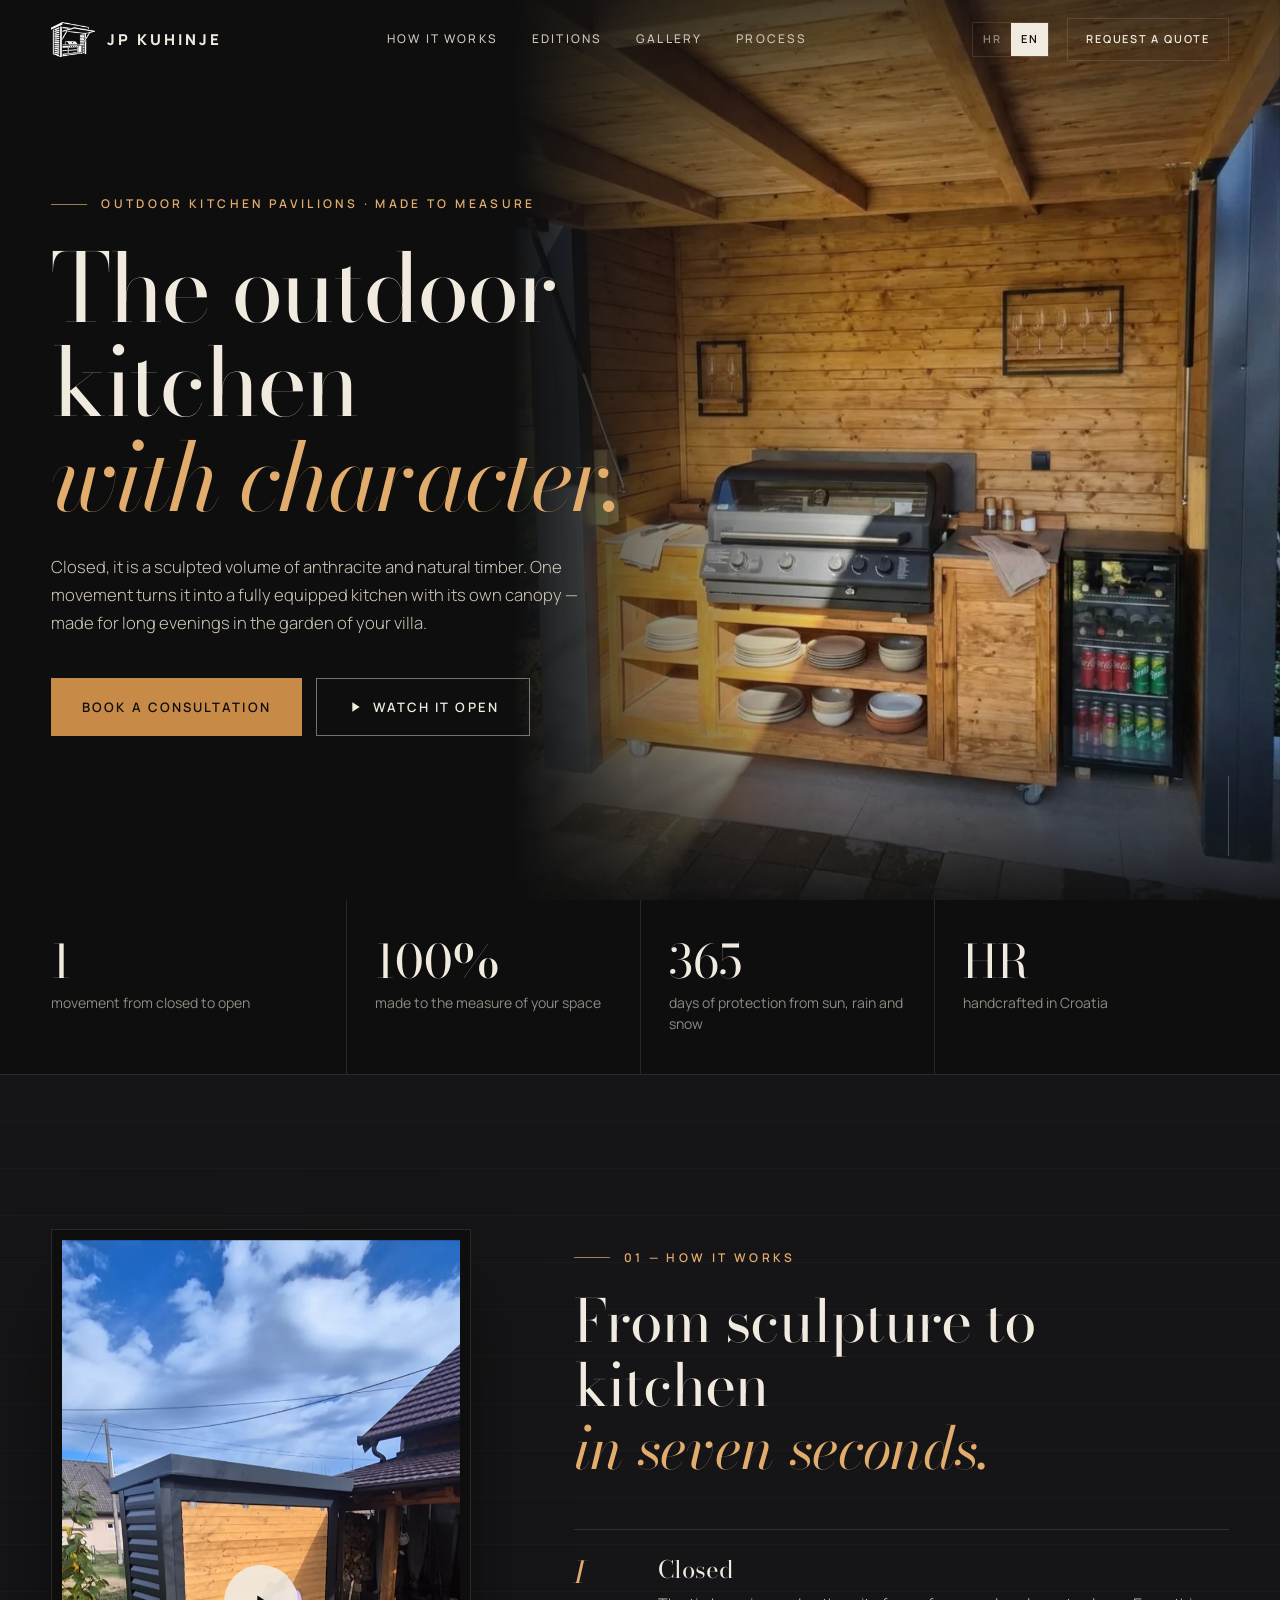
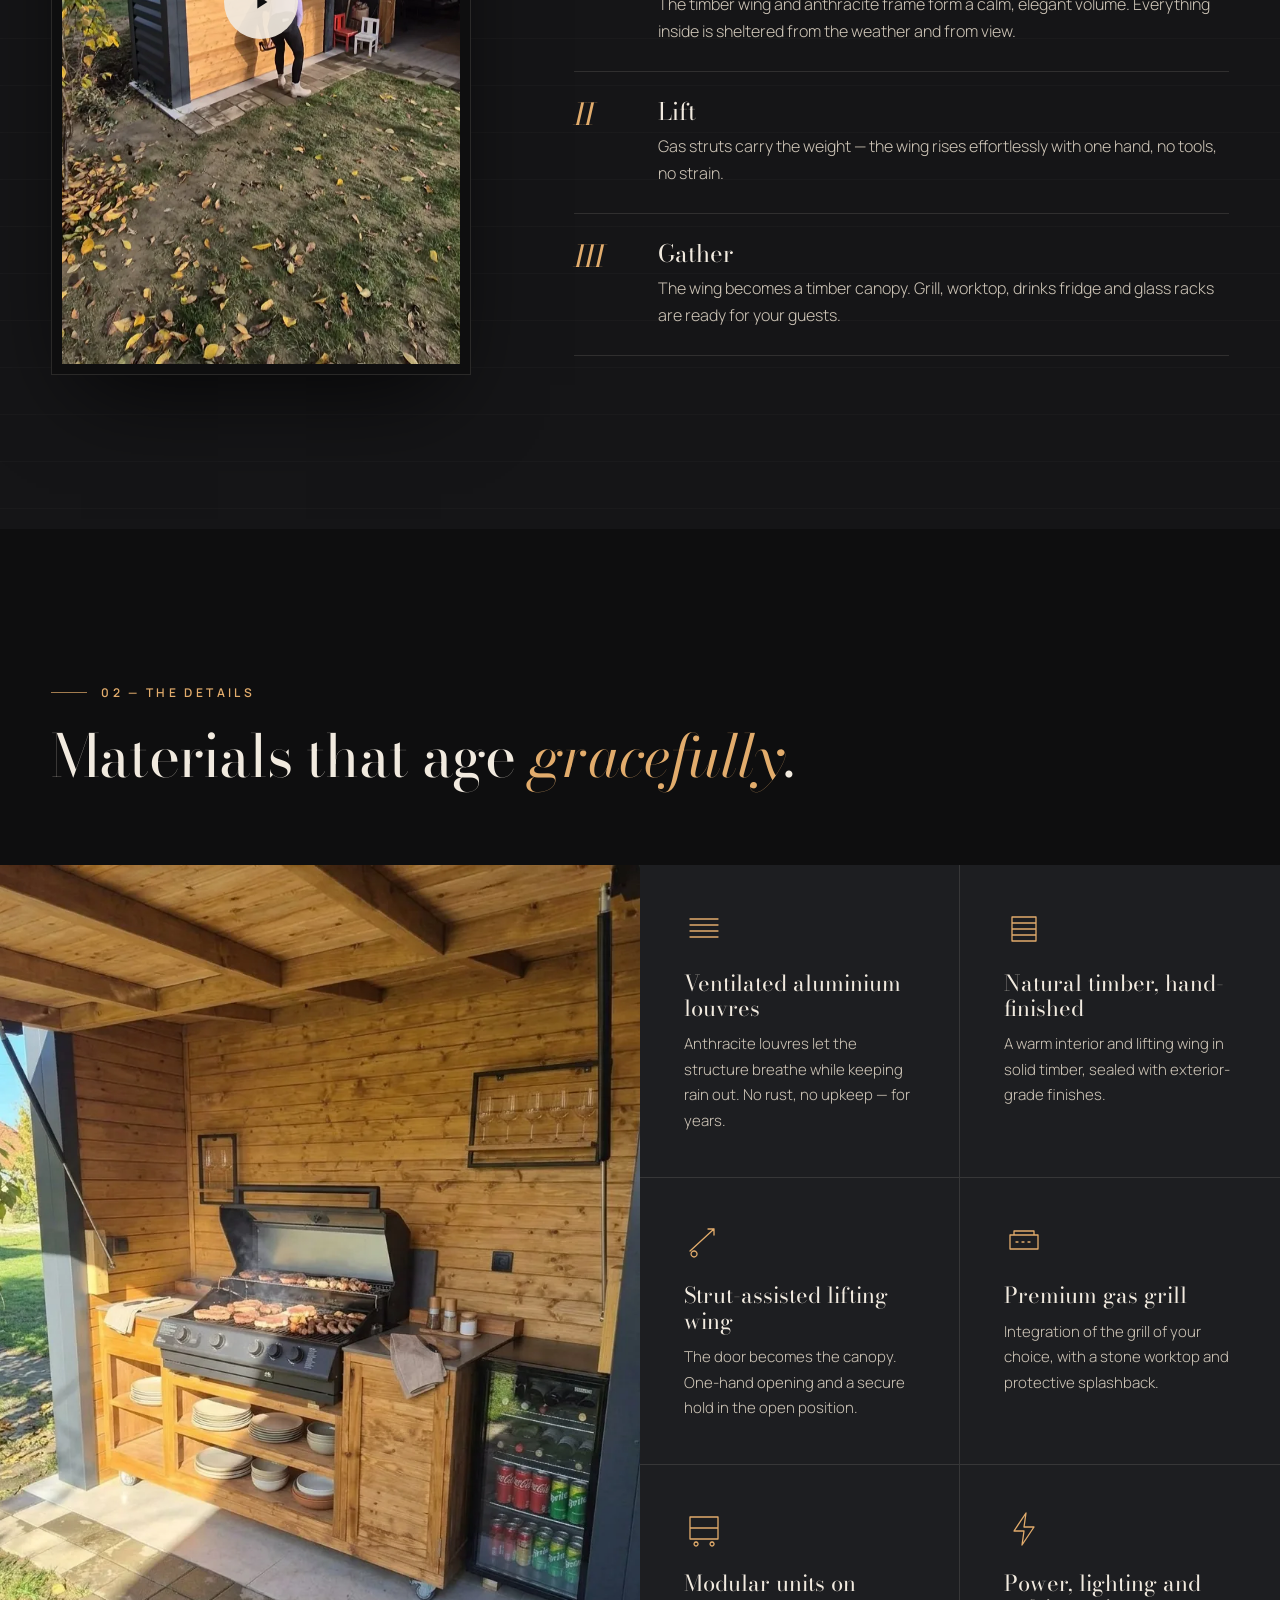
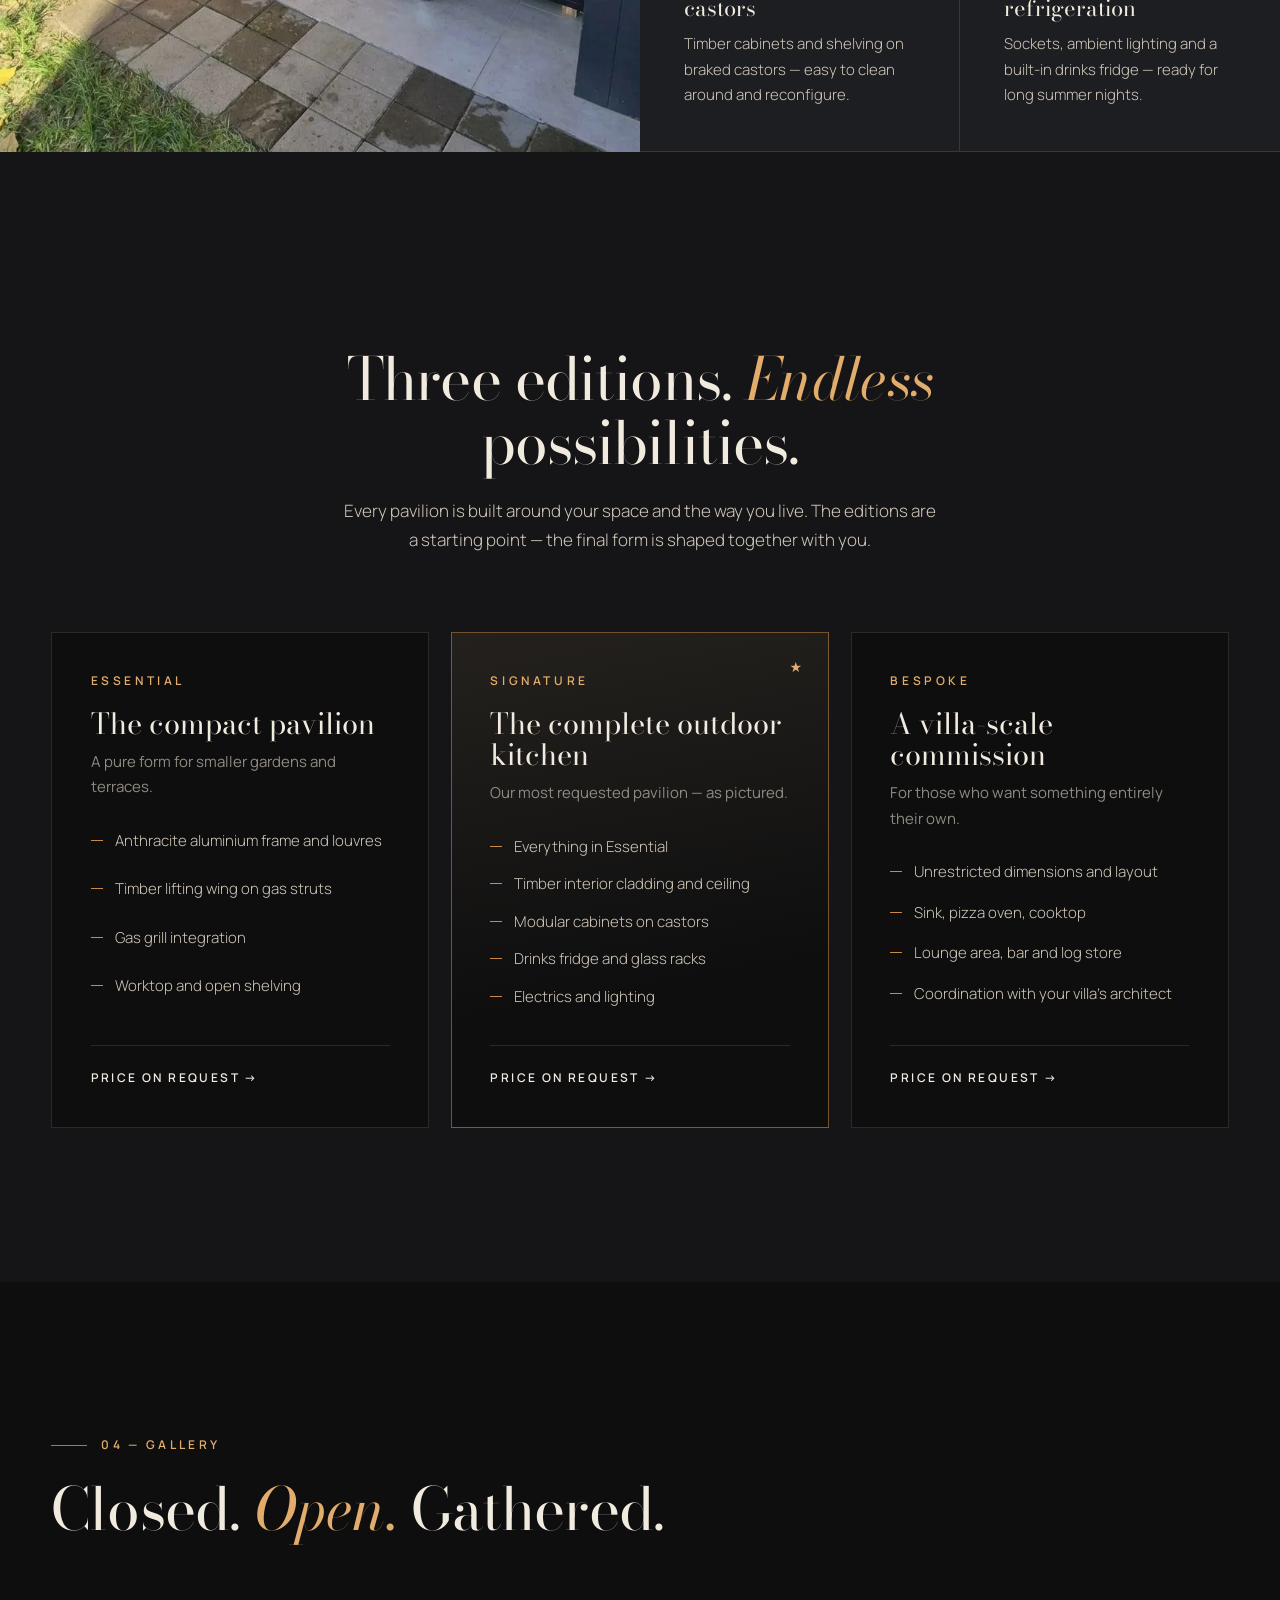
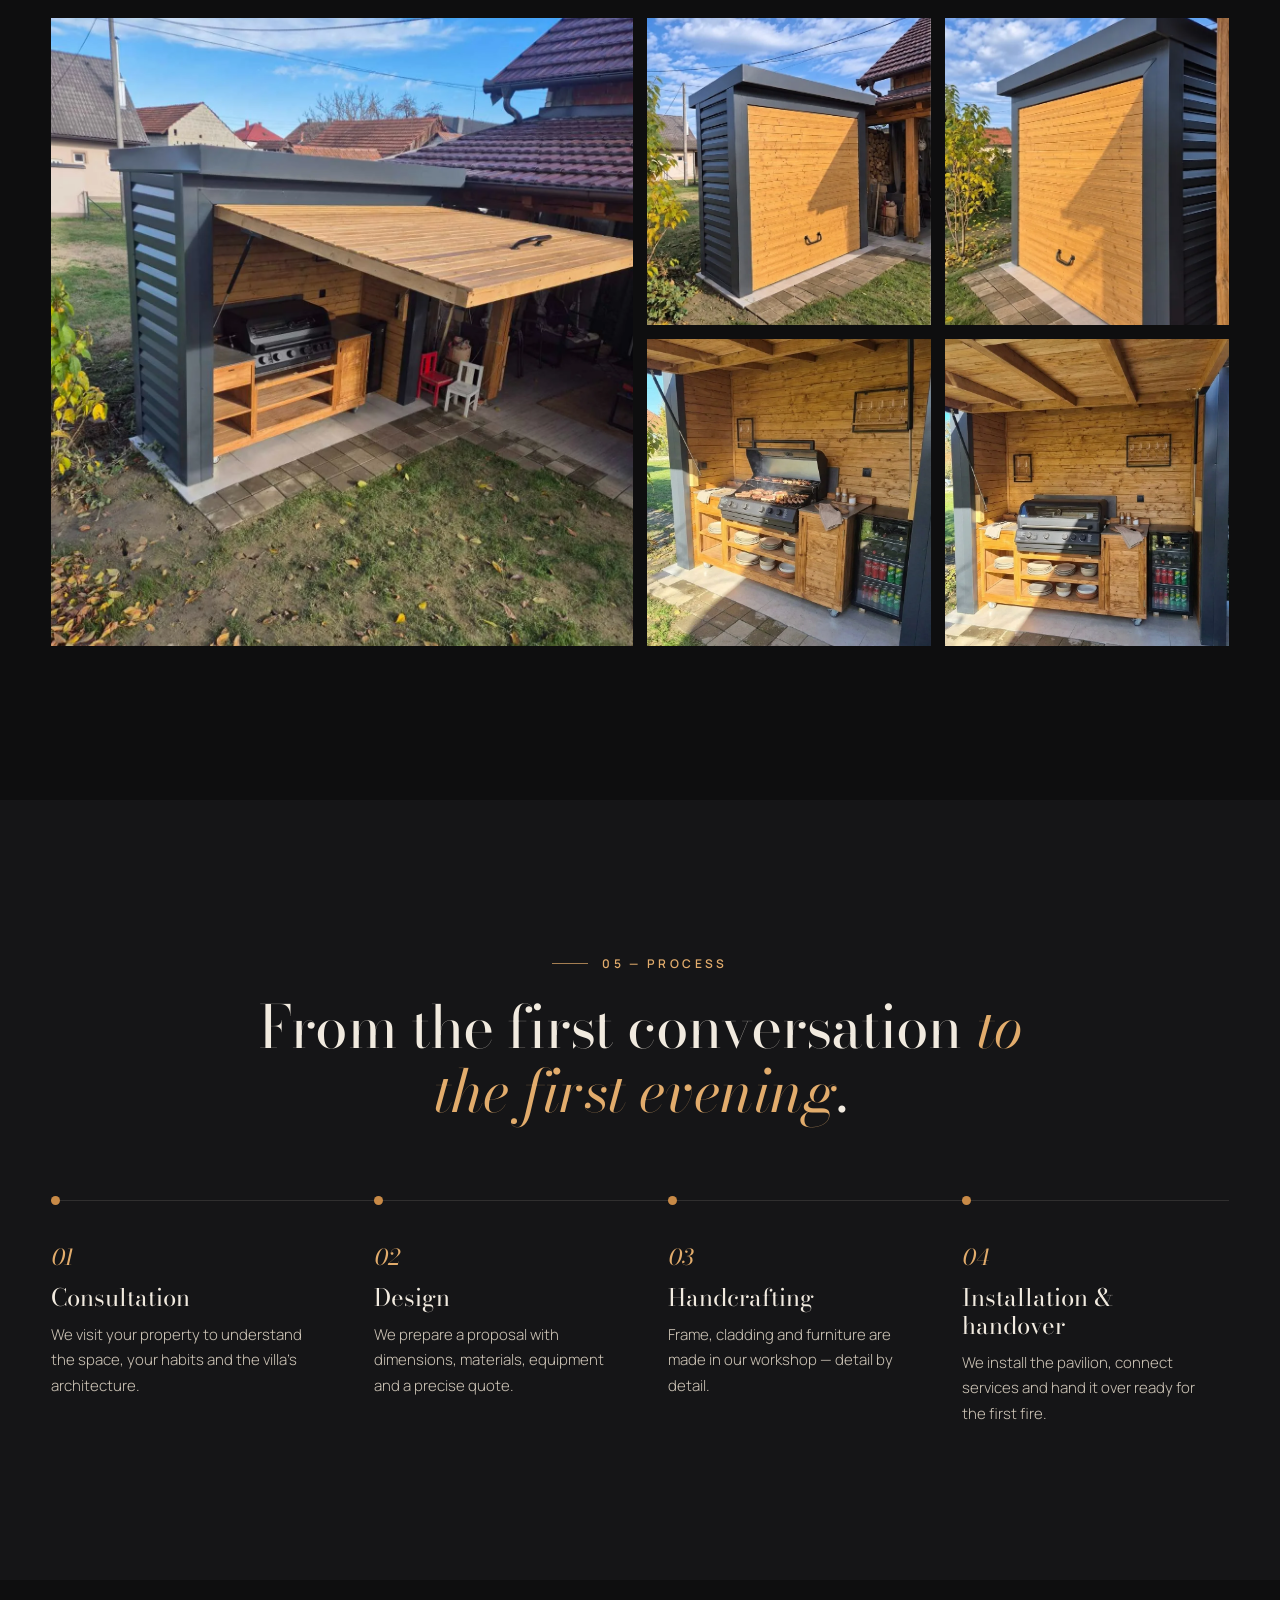
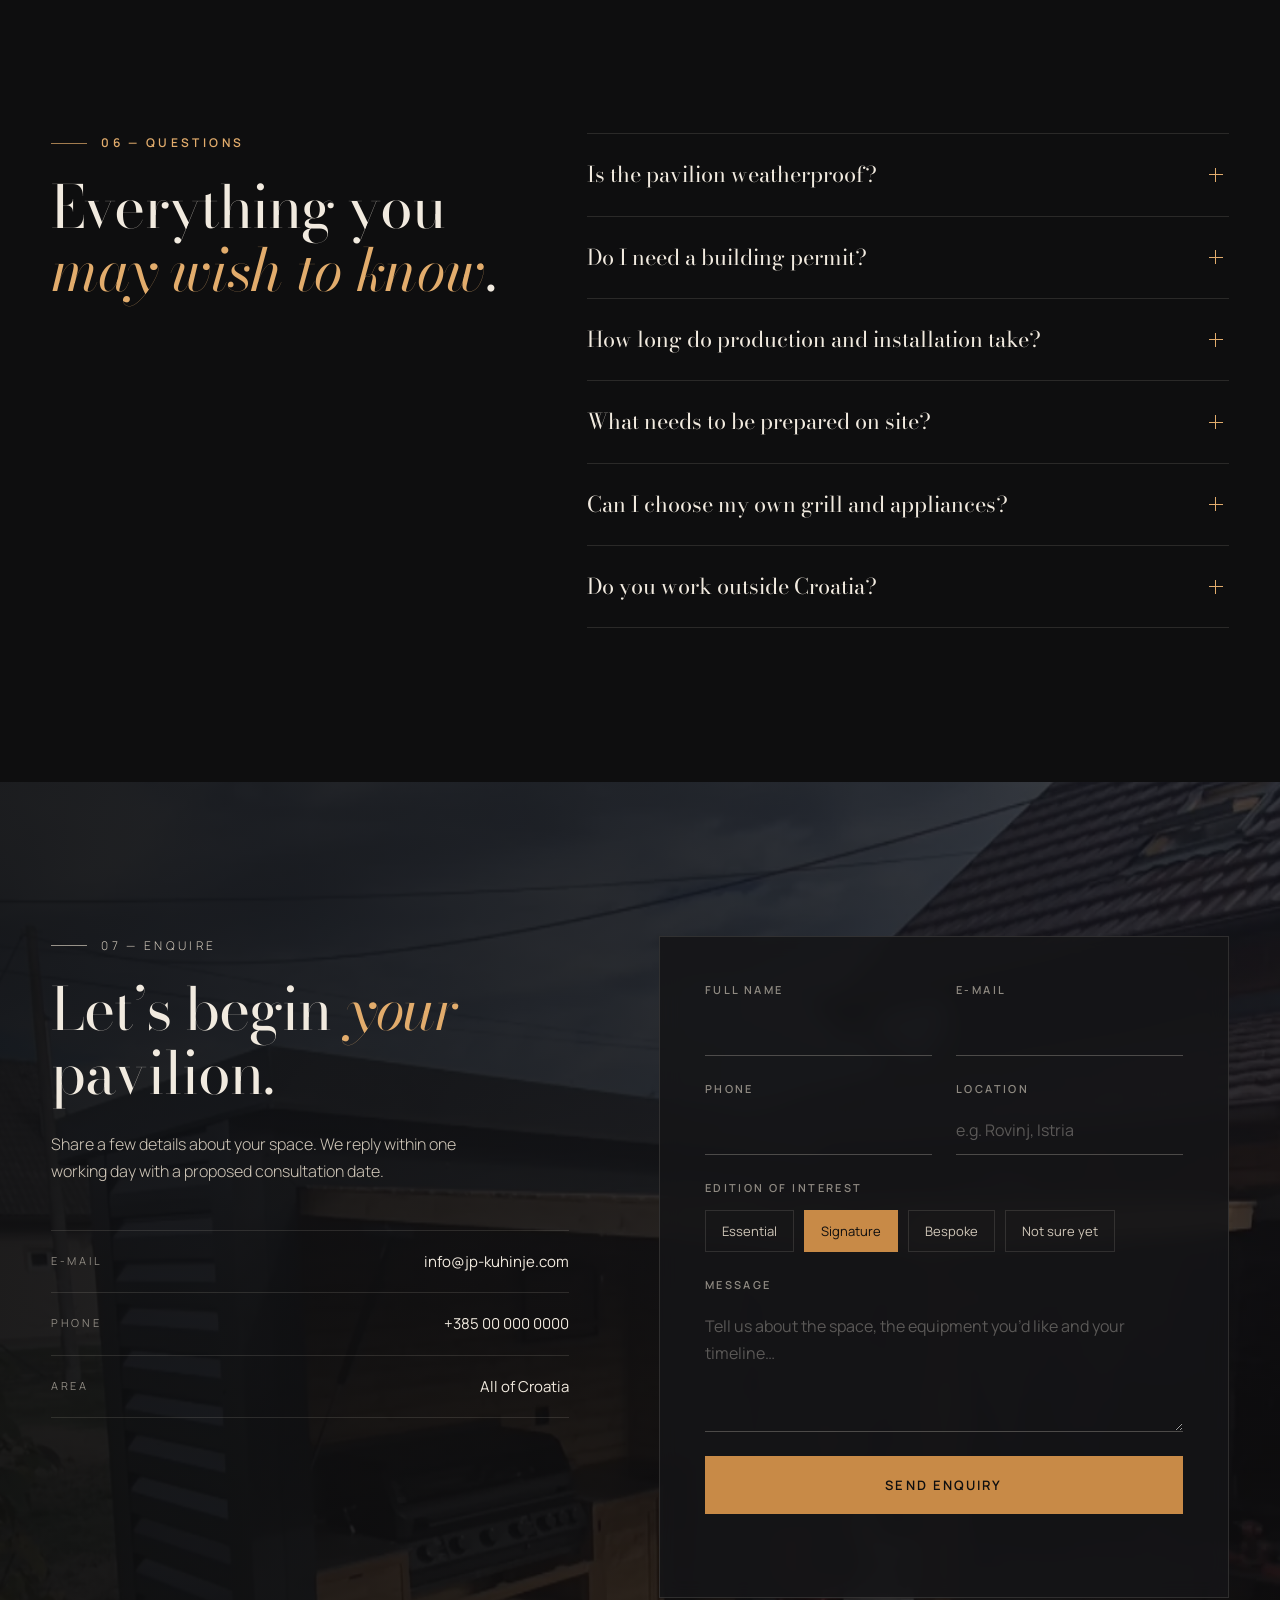
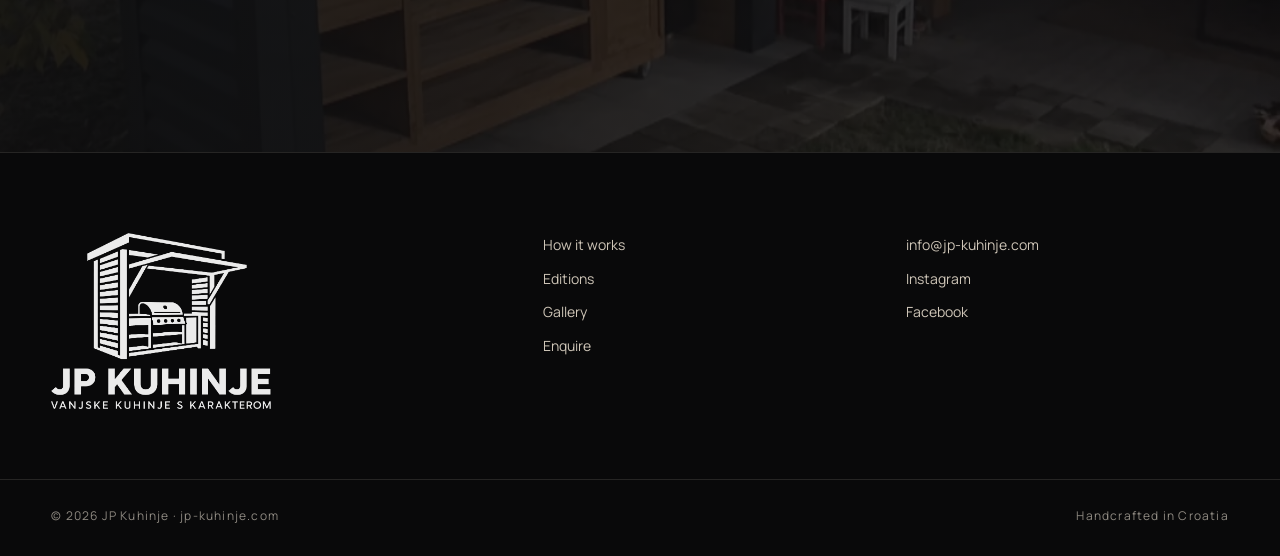
==== commit 56352d7e: "Simplify homepage: facts strip under hero, drop statement and quote band - Replace 'Paviljon' intro " ====
--- a/index.html
+++ b/index.html
@@ -20,7 +20,7 @@
 <link rel="preconnect" href="https://fonts.googleapis.com">
 <link rel="preconnect" href="https://fonts.gstatic.com" crossorigin>
 <link href="https://fonts.googleapis.com/css2?family=Bodoni+Moda:ital,opsz,wght@0,6..96,400;0,6..96,500;1,6..96,400&family=Manrope:wght@300;400;500;600;700&display=swap" rel="stylesheet">
-<link rel="preload" as="image" href="assets/img/pavilion-open.webp">
+<link rel="preload" as="image" href="assets/img/interior-closed.webp">
 <link rel="stylesheet" href="assets/css/style.css">
 <script type="application/ld+json">
 {
@@ -48,7 +48,6 @@
       <span class="brand__name">JP KUHINJE</span>
     </a>
     <nav class="nav__links" aria-label="Glavna navigacija">
-      <a href="#paviljon"><span data-l="hr">Paviljon</span><span data-l="en">The Pavilion</span></a>
       <a href="#kako-radi"><span data-l="hr">Kako radi</span><span data-l="en">How it works</span></a>
       <a href="#izvedbe"><span data-l="hr">Izvedbe</span><span data-l="en">Editions</span></a>
       <a href="#galerija"><span data-l="hr">Galerija</span><span data-l="en">Gallery</span></a>
@@ -64,7 +63,6 @@
     </div>
   </div>
   <div class="mobile-menu" id="mobile-menu" hidden>
-    <a href="#paviljon"><span data-l="hr">Paviljon</span><span data-l="en">The Pavilion</span></a>
     <a href="#kako-radi"><span data-l="hr">Kako radi</span><span data-l="en">How it works</span></a>
     <a href="#izvedbe"><span data-l="hr">Izvedbe</span><span data-l="en">Editions</span></a>
     <a href="#galerija"><span data-l="hr">Galerija</span><span data-l="en">Gallery</span></a>
@@ -78,7 +76,7 @@
 <!-- ============ HERO ============ -->
 <section class="hero">
   <div class="hero__media">
-    <img src="assets/img/pavilion-open.webp" alt="Otvoreni JP Kuhinje paviljon s drvenom nadstrešnicom i plinskim roštiljem" fetchpriority="high">
+    <img src="assets/img/interior-closed.webp" alt="Unutrašnjost JP Kuhinje paviljona: drvena obloga, plinski roštilj, posuđe i hladnjak za piće" fetchpriority="high">
   </div>
   <div class="hero__shade"></div>
   <div class="hero__content wrap">
@@ -96,22 +94,11 @@
       <a href="#kako-radi" class="btn btn--line"><svg viewBox="0 0 24 24" width="16" height="16" aria-hidden="true"><path d="M8 5v14l11-7z" fill="currentColor"/></svg><span data-l="hr">Pogledajte kako se otvara</span><span data-l="en">Watch it open</span></a>
     </div>
   </div>
-  <a href="#paviljon" class="hero__scroll" aria-label="Pomakni dolje"><span></span></a>
-</section>
-
-<!-- ============ STATEMENT ============ -->
-<section class="statement" id="paviljon">
-  <div class="wrap statement__grid">
-    <p class="eyebrow reveal"><span data-l="hr">01 — Paviljon</span><span data-l="en">01 — The Pavilion</span></p>
-    <h2 class="display reveal">
-      <span data-l="hr">Arhitektura koja <em>kuha</em>. Kuhinja koja se <em>skriva</em>.</span>
-      <span data-l="en">Architecture that <em>cooks</em>. A kitchen that <em>disappears</em>.</span>
-    </h2>
-    <div class="statement__text reveal">
-      <p><span data-l="hr">Svaki JP paviljon samostalan je objekt izrađen ručno, od nosive konstrukcije do posljednje letvice. Ventilirana aluminijska obloga štiti ga od vremena, a topla drvena unutrašnjost čini ga mjestom okupljanja — ne samo mjestom pečenja.</span><span data-l="en">Every JP pavilion is a standalone structure built by hand, from the load-bearing frame to the last timber board. Ventilated aluminium cladding protects it from the weather, while the warm timber interior makes it a place to gather — not just a place to grill.</span></p>
-      <p><span data-l="hr">Kad večer završi, spustite krilo. Roštilj, hladnjak, posuđe i čaše ostaju zaštićeni i zaključani, a u vrtu ostaje čist, smiren volumen koji se uklapa uz suvremenu arhitekturu vile.</span><span data-l="en">When the evening ends, lower the wing. The grill, fridge, tableware and glasses stay protected and locked away, leaving a calm, clean volume that sits naturally beside contemporary villa architecture.</span></p>
-    </div>
-  </div>
+  <a href="#kako-radi" class="hero__scroll" aria-label="Pomakni dolje"><span></span></a>
+</section>
+
+<!-- ============ KEY FACTS ============ -->
+<section class="facts" aria-label="Ključne činjenice">
   <div class="wrap stats">
     <div class="stat reveal"><strong>1</strong><span data-l="hr">pokret od zatvorenog do otvorenog</span><span data-l="en">movement from closed to open</span></div>
     <div class="stat reveal"><strong>100%</strong><span data-l="hr">izrada po mjeri vašeg prostora</span><span data-l="en">made to the measure of your space</span></div>
@@ -128,7 +115,7 @@
       <button class="phone__play" type="button" aria-label="Pokreni video"><svg viewBox="0 0 24 24" width="22" height="22" aria-hidden="true"><path d="M8 5v14l11-7z" fill="currentColor"/></svg></button>
     </div>
     <div class="reveal-sec__copy">
-      <p class="eyebrow reveal"><span data-l="hr">02 — Kako radi</span><span data-l="en">02 — How it works</span></p>
+      <p class="eyebrow reveal"><span data-l="hr">01 — Kako radi</span><span data-l="en">01 — How it works</span></p>
       <h2 class="display reveal"><span data-l="hr">Od skulpture do kuhinje<br><em>u sedam sekundi.</em></span><span data-l="en">From sculpture to kitchen<br><em>in seven seconds.</em></span></h2>
       <ol class="steps">
         <li class="reveal">
@@ -155,13 +142,13 @@
 <section class="features">
   <div class="wrap">
     <div class="section-head">
-      <p class="eyebrow reveal"><span data-l="hr">03 — Detalji</span><span data-l="en">03 — The details</span></p>
+      <p class="eyebrow reveal"><span data-l="hr">02 — Detalji</span><span data-l="en">02 — The details</span></p>
       <h2 class="display reveal"><span data-l="hr">Materijali koji stare <em>dostojanstveno</em>.</span><span data-l="en">Materials that age <em>gracefully</em>.</span></h2>
     </div>
   </div>
   <div class="features__split">
     <figure class="features__img reveal">
-      <img src="assets/img/interior-closed.webp" alt="Unutrašnjost paviljona: drvena obloga, plinski roštilj, otvorene police s posuđem i hladnjak za piće" loading="lazy">
+      <img src="assets/img/interior-grill.webp" alt="Roštilj u upotrebi pod drvenom nadstrešnicom, police s posuđem i hladnjak za piće" loading="lazy">
     </figure>
     <div class="features__list">
       <article class="feat reveal">
@@ -195,18 +182,6 @@
         <p><span data-l="hr">Utičnice, ambijentalna rasvjeta i ugradni hladnjak za piće — sve spremno za duge ljetne večeri.</span><span data-l="en">Sockets, ambient lighting and a built-in drinks fridge — ready for long summer nights.</span></p></div>
       </article>
     </div>
-  </div>
-</section>
-
-<!-- ============ QUOTE BAND ============ -->
-<section class="band">
-  <div class="band__media"><img src="assets/img/interior-grill.webp" alt="" loading="lazy"></div>
-  <div class="band__shade"></div>
-  <div class="wrap band__inner">
-    <blockquote class="reveal">
-      <p><span data-l="hr">„Najbolji stol u kući nije u blagovaonici.<br>Nalazi se u vrtu — uz vatru.“</span><span data-l="en">“The best table in the house isn’t in the dining room.<br>It’s in the garden — by the fire.”</span></p>
-      <cite>JP Kuhinje</cite>
-    </blockquote>
   </div>
 </section>
 
@@ -214,7 +189,7 @@
 <section class="editions" id="izvedbe">
   <div class="wrap">
     <div class="section-head section-head--center">
-      <p class="eyebrow reveal"><span data-l="hr">04 — Izvedbe</span><span data-l="en">04 — Editions</span></p>
+      <p class="eyebrow reveal"><span data-l="hr">03 — Izvedbe</span><span data-l="en">03 — Editions</span></p>
       <h2 class="display reveal"><span data-l="hr">Tri izvedbe. <em>Beskonačno</em> mogućnosti.</span><span data-l="en">Three editions. <em>Endless</em> possibilities.</span></h2>
       <p class="section-head__lead reveal"><span data-l="hr">Svaki paviljon izrađujemo prema vašem prostoru i načinu života. Izvedbe su polazišna točka — konačni oblik nastaje zajedno s vama.</span><span data-l="en">Every pavilion is built around your space and the way you live. The editions are a starting point — the final form is shaped together with you.</span></p>
     </div>
@@ -264,7 +239,7 @@
 <section class="gallery" id="galerija">
   <div class="wrap">
     <div class="section-head">
-      <p class="eyebrow reveal"><span data-l="hr">05 — Galerija</span><span data-l="en">05 — Gallery</span></p>
+      <p class="eyebrow reveal"><span data-l="hr">04 — Galerija</span><span data-l="en">04 — Gallery</span></p>
       <h2 class="display reveal"><span data-l="hr">Zatvoreno. <em>Otvoreno.</em> Okupljeno.</span><span data-l="en">Closed. <em>Open.</em> Gathered.</span></h2>
     </div>
     <div class="gal">
@@ -281,7 +256,7 @@
 <section class="process" id="proces">
   <div class="wrap">
     <div class="section-head section-head--center">
-      <p class="eyebrow reveal"><span data-l="hr">06 — Proces</span><span data-l="en">06 — Process</span></p>
+      <p class="eyebrow reveal"><span data-l="hr">05 — Proces</span><span data-l="en">05 — Process</span></p>
       <h2 class="display reveal"><span data-l="hr">Od prvog razgovora <em>do prve večeri</em>.</span><span data-l="en">From the first conversation <em>to the first evening</em>.</span></h2>
     </div>
     <div class="timeline">
@@ -297,7 +272,7 @@
 <section class="faq">
   <div class="wrap faq__grid">
     <div class="section-head">
-      <p class="eyebrow reveal"><span data-l="hr">07 — Pitanja</span><span data-l="en">07 — Questions</span></p>
+      <p class="eyebrow reveal"><span data-l="hr">06 — Pitanja</span><span data-l="en">06 — Questions</span></p>
       <h2 class="display reveal"><span data-l="hr">Sve što biste <em>željeli znati</em>.</span><span data-l="en">Everything you <em>may wish to know</em>.</span></h2>
     </div>
     <div class="faq__list">
@@ -323,7 +298,7 @@
   <div class="contact__shade"></div>
   <div class="wrap contact__grid">
     <div class="contact__copy">
-      <p class="eyebrow reveal"><span data-l="hr">08 — Upit</span><span data-l="en">08 — Enquire</span></p>
+      <p class="eyebrow reveal"><span data-l="hr">07 — Upit</span><span data-l="en">07 — Enquire</span></p>
       <h2 class="display reveal"><span data-l="hr">Započnimo s <em>vašim</em> paviljonom.</span><span data-l="en">Let’s begin <em>your</em> pavilion.</span></h2>
       <p class="reveal"><span data-l="hr">Pošaljite nam nekoliko detalja o prostoru. Javljamo se unutar jednog radnog dana s prijedlogom termina za konzultacije.</span><span data-l="en">Share a few details about your space. We reply within one working day with a proposed consultation date.</span></p>
       <ul class="contact__info reveal">
@@ -364,7 +339,6 @@
       <img src="assets/img/logo-full.png" alt="JP Kuhinje — Vanjske kuhinje s karakterom" class="footer__logo" width="220">
     </div>
     <nav aria-label="Footer">
-      <a href="#paviljon"><span data-l="hr">Paviljon</span><span data-l="en">The Pavilion</span></a>
       <a href="#kako-radi"><span data-l="hr">Kako radi</span><span data-l="en">How it works</span></a>
       <a href="#izvedbe"><span data-l="hr">Izvedbe</span><span data-l="en">Editions</span></a>
       <a href="#galerija"><span data-l="hr">Galerija</span><span data-l="en">Gallery</span></a>
--- a/assets/css/style.css
+++ b/assets/css/style.css
@@ -85,7 +85,7 @@
 /* ---------- hero ---------- */
 .hero{position:relative;min-height:100svh;display:flex;align-items:stretch;overflow:hidden;isolation:isolate}
 .hero__media{position:absolute;inset:0 0 0 40%;z-index:-2;overflow:hidden}
-.hero__media img{width:100%;height:100%;object-fit:cover;object-position:30% 62%;transform:scale(1.08);animation:heroZoom 14s var(--ease) forwards}
+.hero__media img{width:100%;height:100%;object-fit:cover;object-position:50% 55%;transform:scale(1.08);animation:heroZoom 14s var(--ease) forwards}
 @keyframes heroZoom{to{transform:scale(1)}}
 .hero{background:var(--ink)}
 .hero__shade{position:absolute;inset:0;z-index:-1;background:
@@ -101,16 +101,12 @@
 .hero__scroll span{position:absolute;left:0;top:-40%;width:1px;height:40%;background:var(--wood-2);animation:scrollLine 2.4s var(--ease) infinite}
 @keyframes scrollLine{to{top:110%}}
 
-/* ---------- statement ---------- */
-.statement{padding:clamp(100px,14vw,180px) 0 clamp(80px,10vw,130px);background:var(--ink)}
-.statement__grid{display:grid;grid-template-columns:repeat(12,1fr);gap:28px 24px}
-.statement__grid .eyebrow{grid-column:1/-1}
-.statement__grid .display{grid-column:1/9}
-.statement__text{grid-column:8/13;display:grid;gap:20px;color:var(--cream-2);font-weight:300;font-size:17px;margin-top:18px}
-.stats{display:grid;grid-template-columns:repeat(4,1fr);margin-top:clamp(70px,9vw,120px);border-top:1px solid var(--line)}
-.stat{padding:34px 24px 0 0;display:flex;flex-direction:column;gap:6px;color:var(--mute);font-size:14px}
-.stat + .stat{padding-left:24px;border-left:1px solid var(--line)}
-.stat strong{font-family:var(--serif);font-weight:400;font-size:clamp(40px,4.4vw,60px);line-height:1;color:var(--cream)}
+/* ---------- key facts strip ---------- */
+.facts{background:var(--ink);border-bottom:1px solid var(--line)}
+.stats{display:grid;grid-template-columns:repeat(4,1fr)}
+.stat{padding:38px 24px 40px 0;display:flex;flex-direction:column;gap:8px;color:var(--mute);font-size:14px;line-height:1.5}
+.stat + .stat{padding-left:28px;border-left:1px solid var(--line)}
+.stat strong{font-family:var(--serif);font-weight:400;font-size:clamp(36px,3.6vw,52px);line-height:1;color:var(--cream)}
 
 /* ---------- reveal / video section ---------- */
 .reveal-sec{padding:clamp(90px,12vw,160px) 0;background:var(--char);position:relative;overflow:hidden}
@@ -145,16 +141,6 @@
 .feat svg{width:40px;height:40px;fill:none;stroke:var(--wood-2);stroke-width:1.3;stroke-linecap:round;stroke-linejoin:round}
 .feat h3{font-family:var(--serif);font-size:22px;line-height:1.15;margin-bottom:10px}
 .feat p{color:var(--cream-2);font-size:15px;font-weight:300}
-
-/* ---------- band ---------- */
-.band{position:relative;min-height:80vh;display:flex;align-items:center;overflow:hidden;isolation:isolate}
-.band__media{position:absolute;inset:-12% 0;z-index:-2}
-.band__media img{width:100%;height:100%;object-fit:cover;object-position:50% 45%}
-.band__shade{position:absolute;inset:0;z-index:-1;background:rgba(14,14,15,.62)}
-.band__inner{width:100%;text-align:center}
-.band blockquote{margin:0 auto;max-width:980px}
-.band blockquote p{font-family:var(--serif);font-style:italic;font-size:clamp(28px,4vw,54px);line-height:1.18}
-.band cite{display:block;margin-top:30px;font-style:normal;font-size:12px;letter-spacing:.3em;text-transform:uppercase;color:var(--wood-2)}
 
 /* ---------- editions ---------- */
 .editions{padding:clamp(90px,12vw,160px) 0;background:var(--char)}
@@ -271,17 +257,13 @@
 }
 @media (max-width:860px){
   .hero__media{inset:0}
-  .hero__media img{object-position:30% 60%}
+  .hero__media img{object-position:50% 50%}
   .hero__shade{background:linear-gradient(180deg,rgba(14,14,15,.65) 0%,rgba(14,14,15,.1) 22%,rgba(14,14,15,.78) 48%,rgba(14,14,15,.96) 70%,var(--ink) 100%)}
   .hero .eyebrow::before{display:none}
   .phone::after{inset:-14px 14px 14px -14px}
   .hero__content{justify-content:flex-end}
-  .statement__grid .display,.statement__text{grid-column:1/-1}
-  .statement__text{margin-top:0}
-  .stats{grid-template-columns:1fr 1fr}
-  .stat:nth-child(3){border-left:0;padding-left:0}
-  .stat{padding-bottom:30px}
-  .stat:nth-child(n+3){border-top:1px solid var(--line)}
+  .stat{padding:26px 14px 28px 0;font-size:12.5px}
+  .stat + .stat{padding-left:16px}
   .reveal-sec__grid{grid-template-columns:1fr}
   .phone{max-width:340px;margin:0 auto}
   .faq__grid,.contact__grid{grid-template-columns:1fr}
@@ -301,7 +283,10 @@
   .form__row{grid-template-columns:1fr}
   .gal{grid-template-columns:1fr;grid-auto-rows:auto}
   .gal__item,.gal__item--tall{grid-column:auto;grid-row:auto;aspect-ratio:4/5}
-  .stat strong{font-size:40px}
+  .stats{grid-template-columns:1fr 1fr}
+  .stat:nth-child(3){border-left:0;padding-left:0}
+  .stat:nth-child(n+3){border-top:1px solid var(--line)}
+  .stat strong{font-size:34px}
   .hero__scroll{display:none}
 }
 @media (prefers-reduced-motion:reduce){
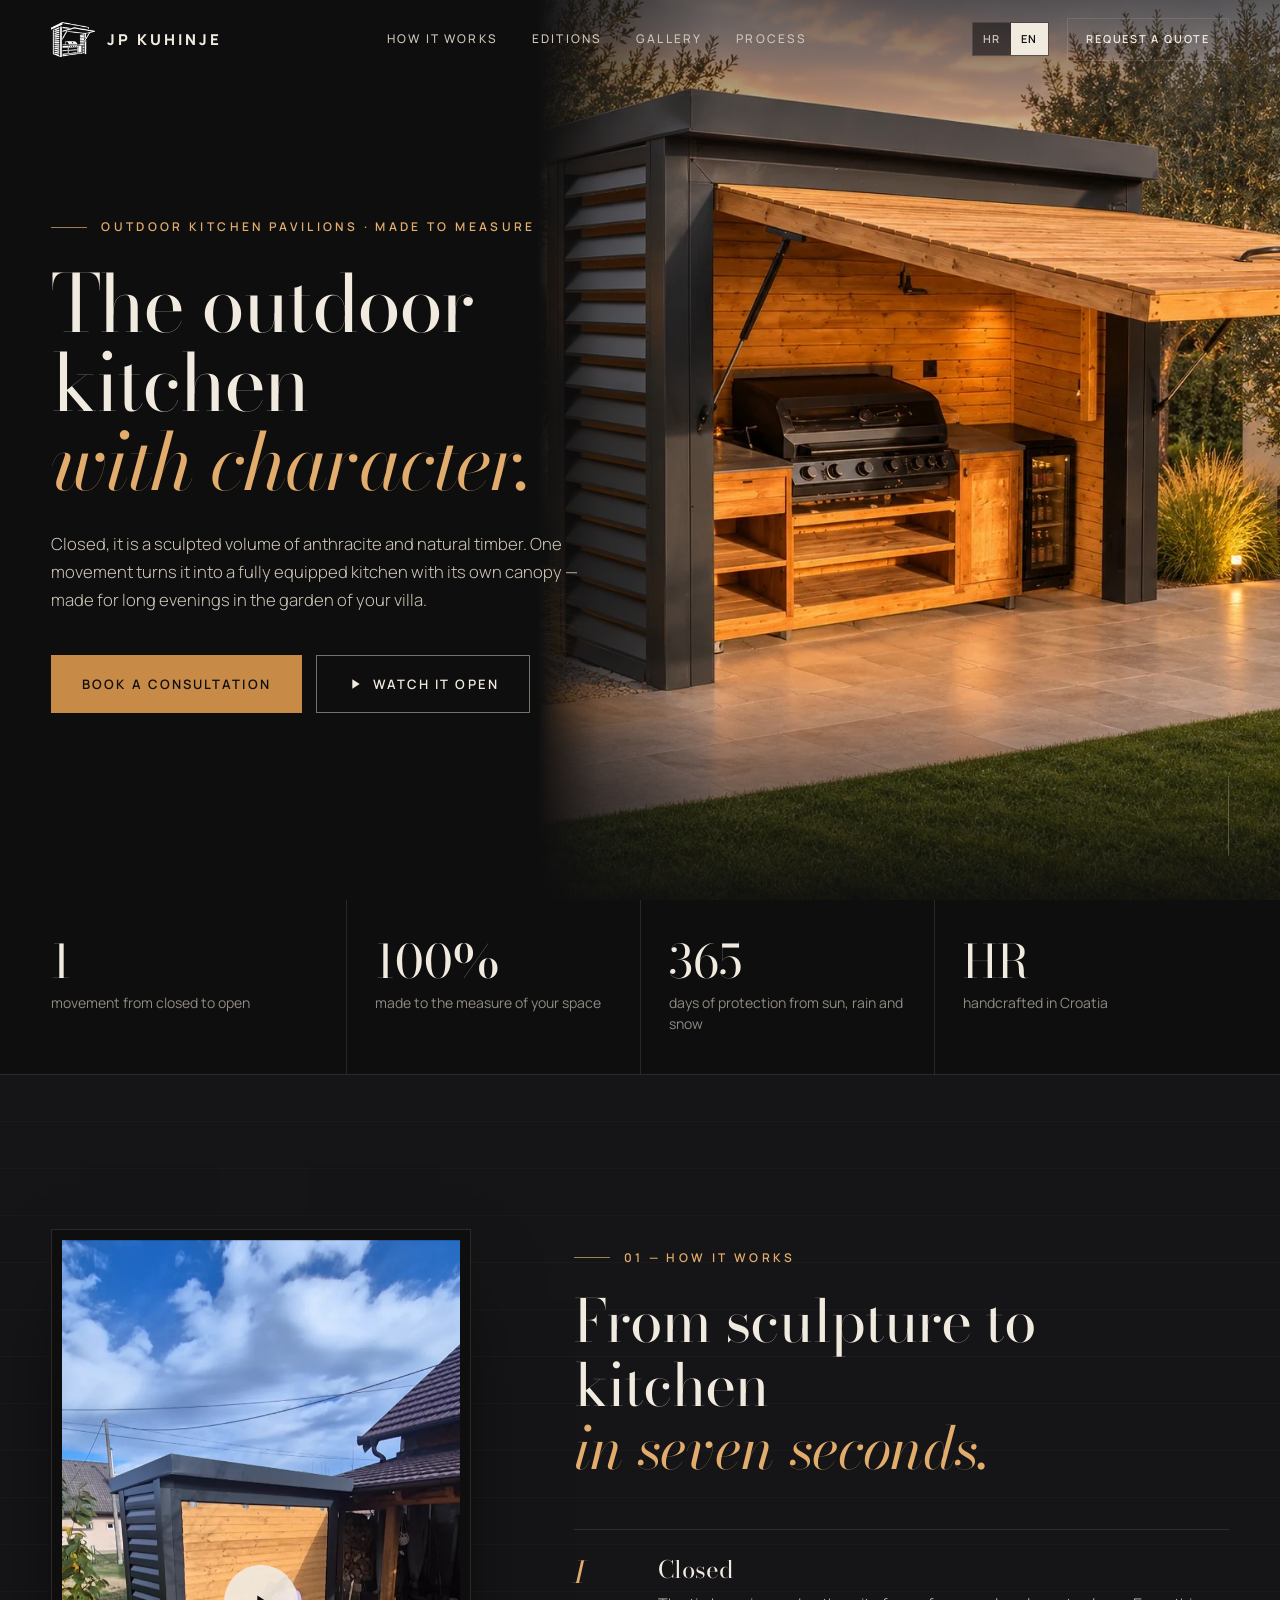
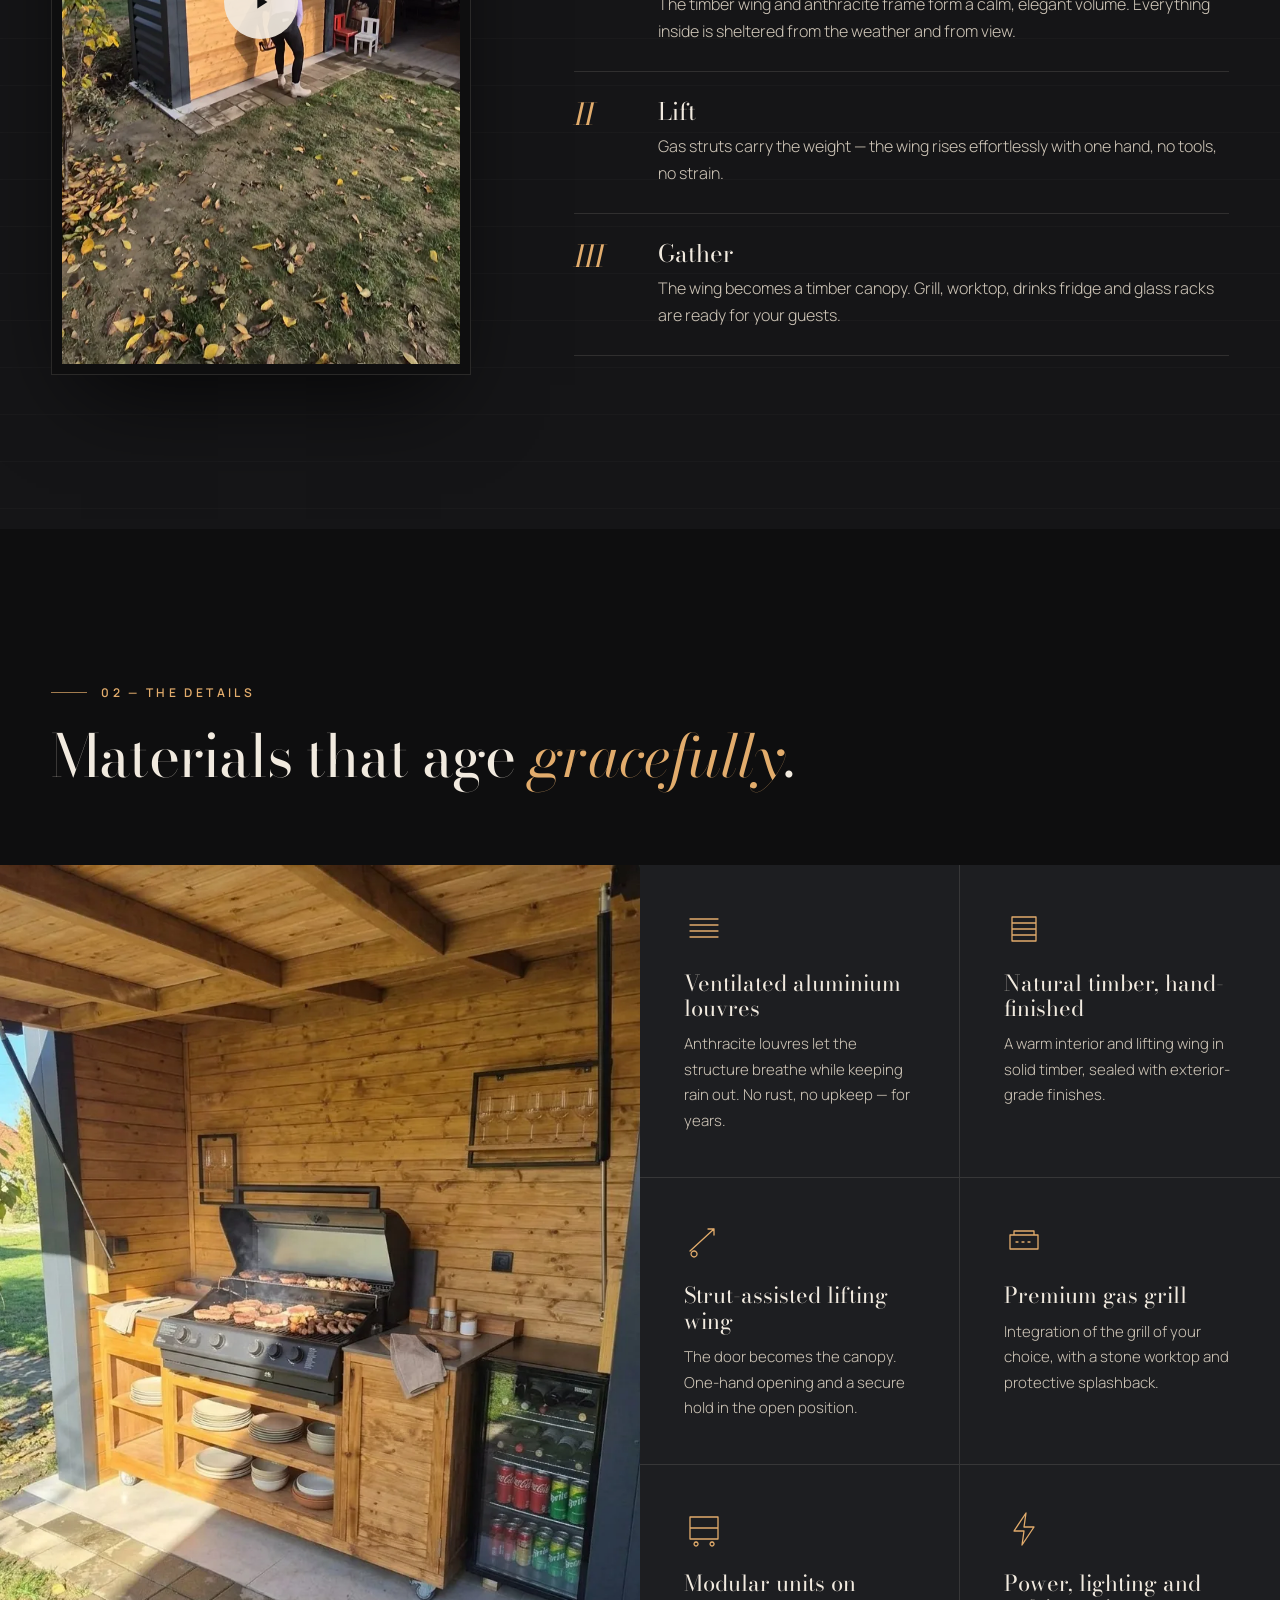
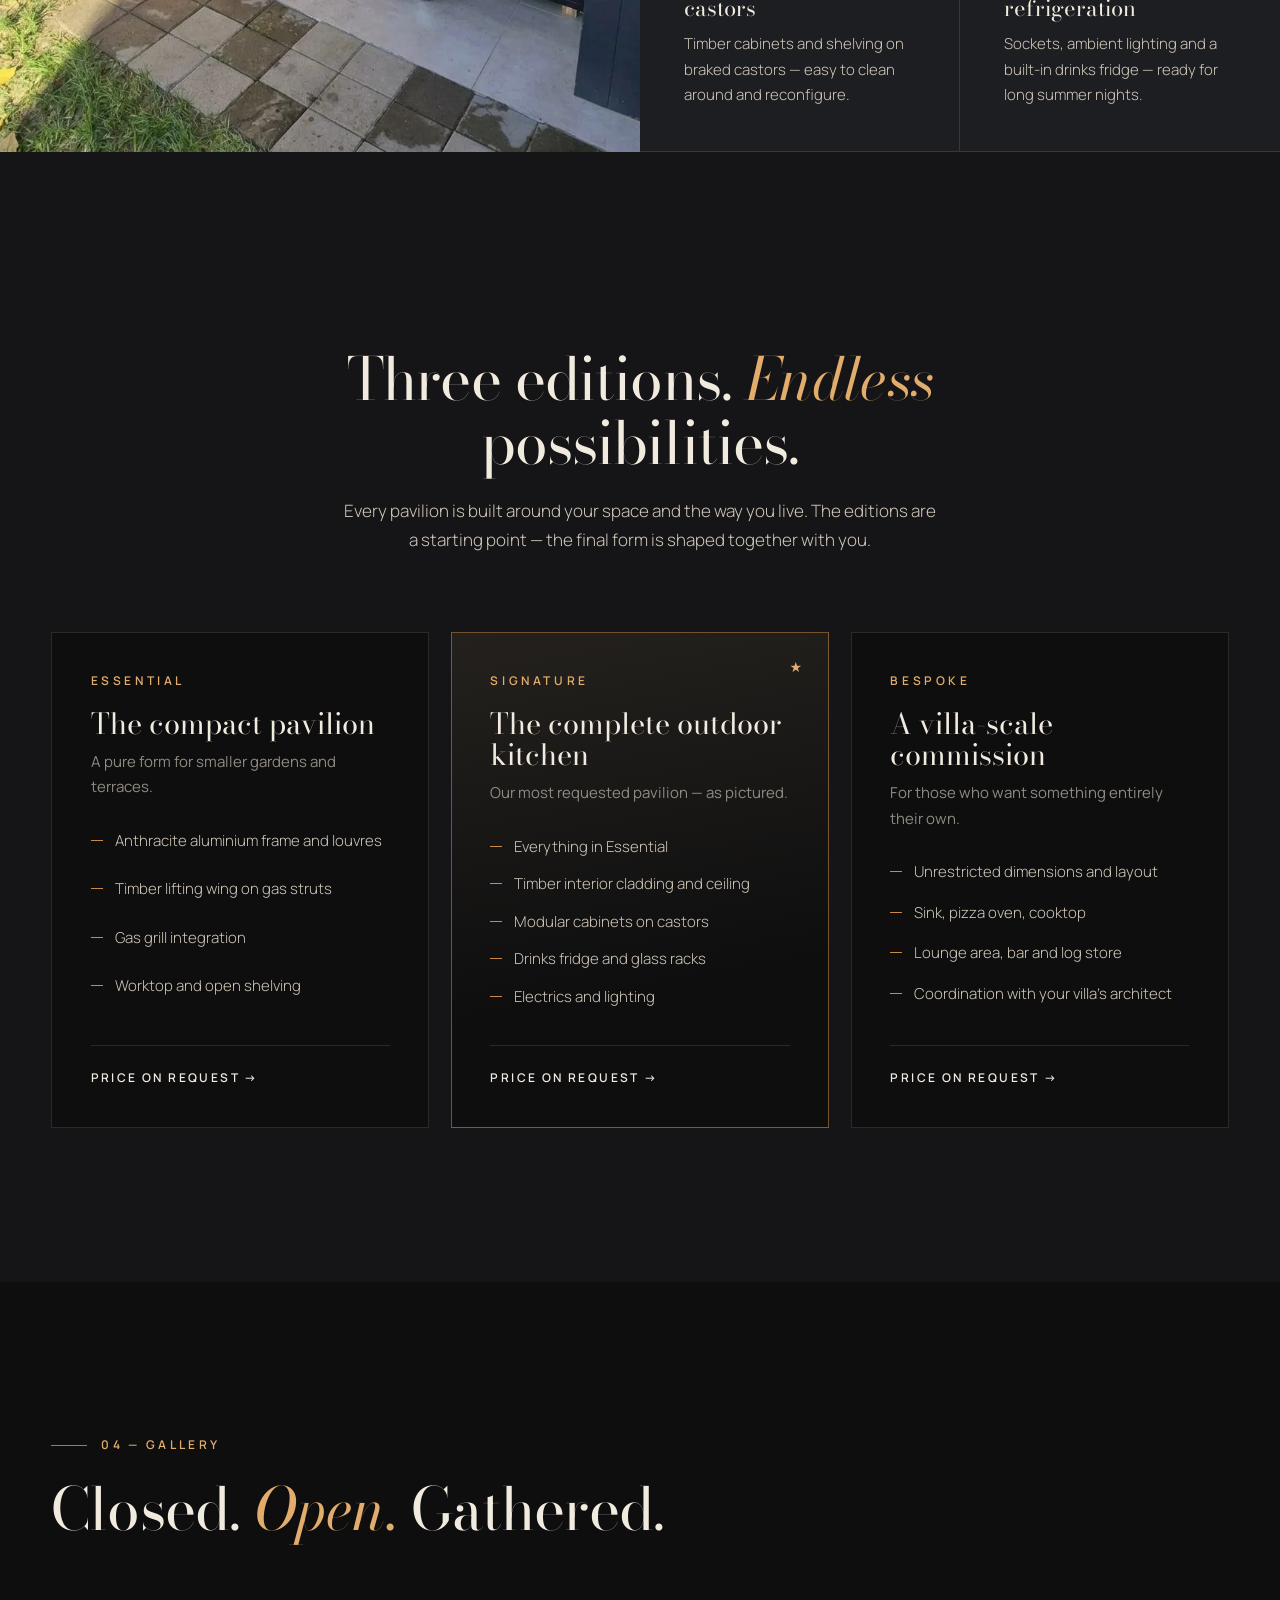
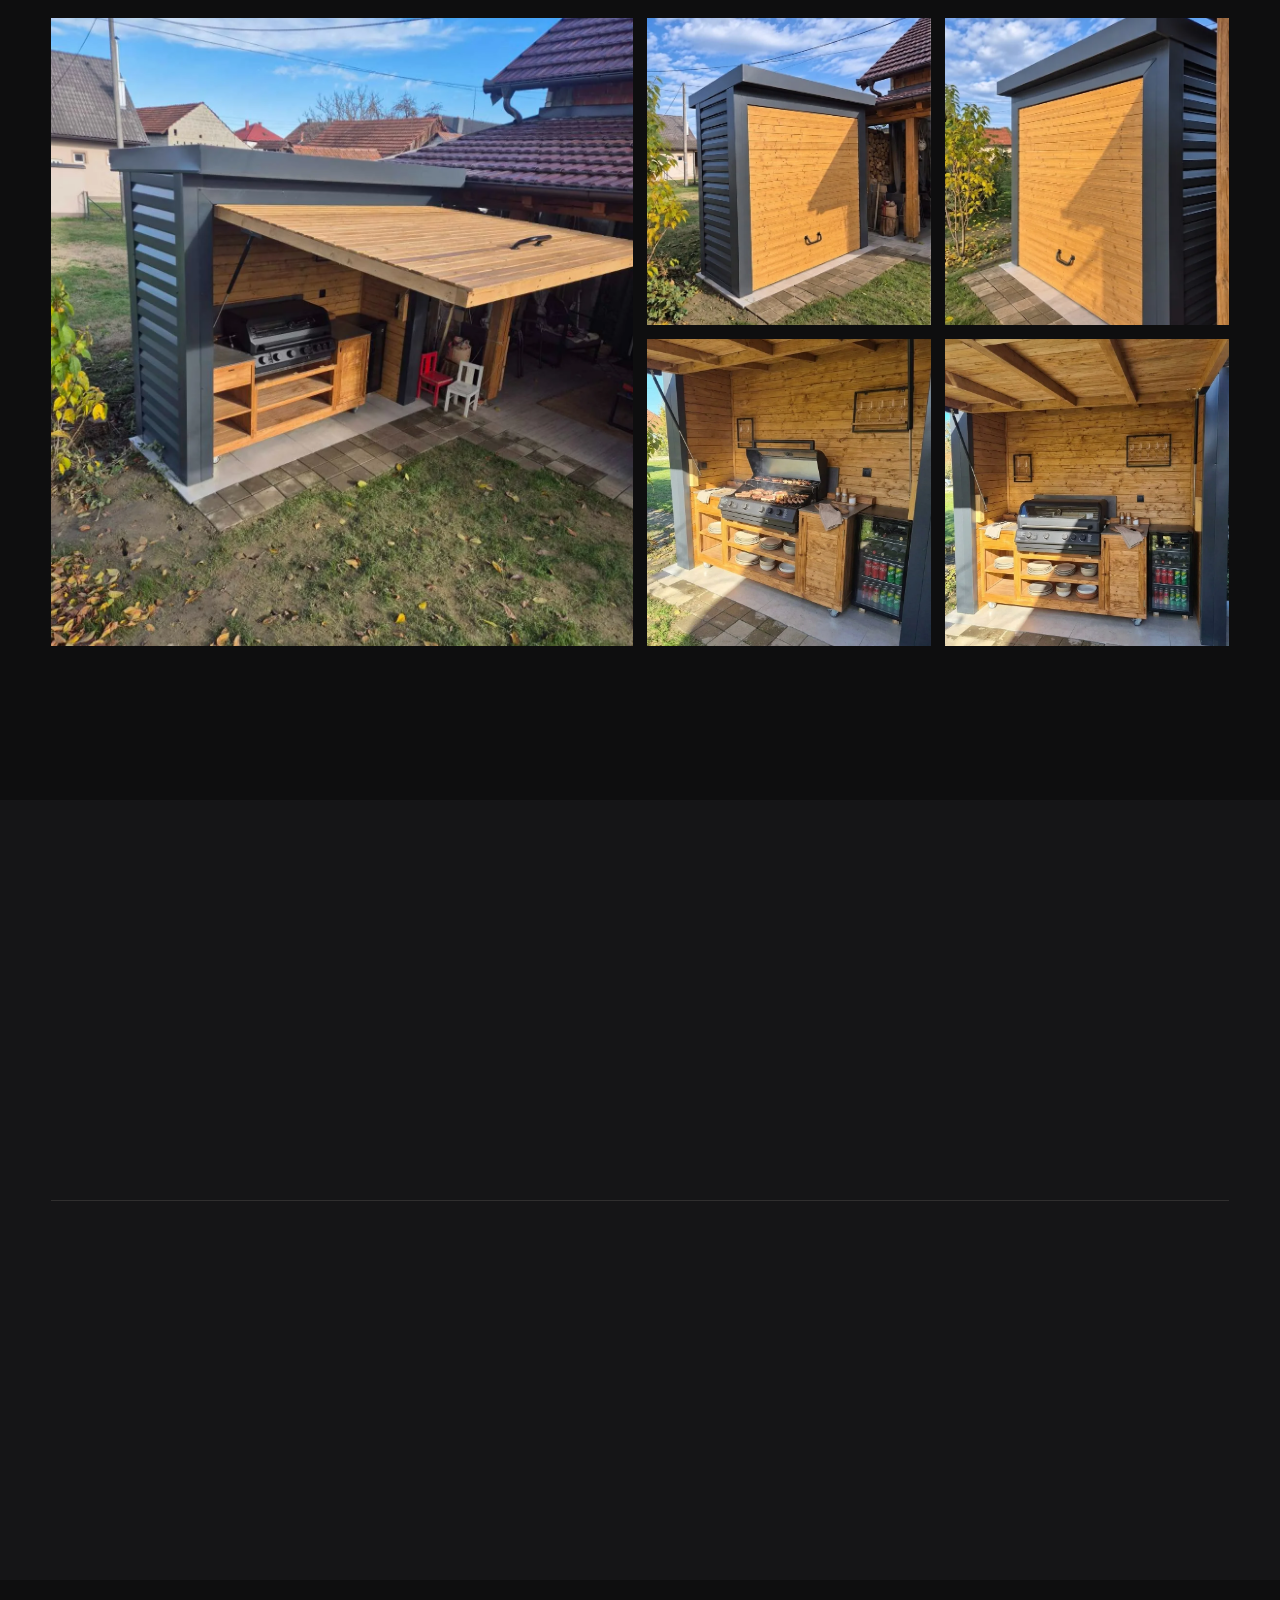
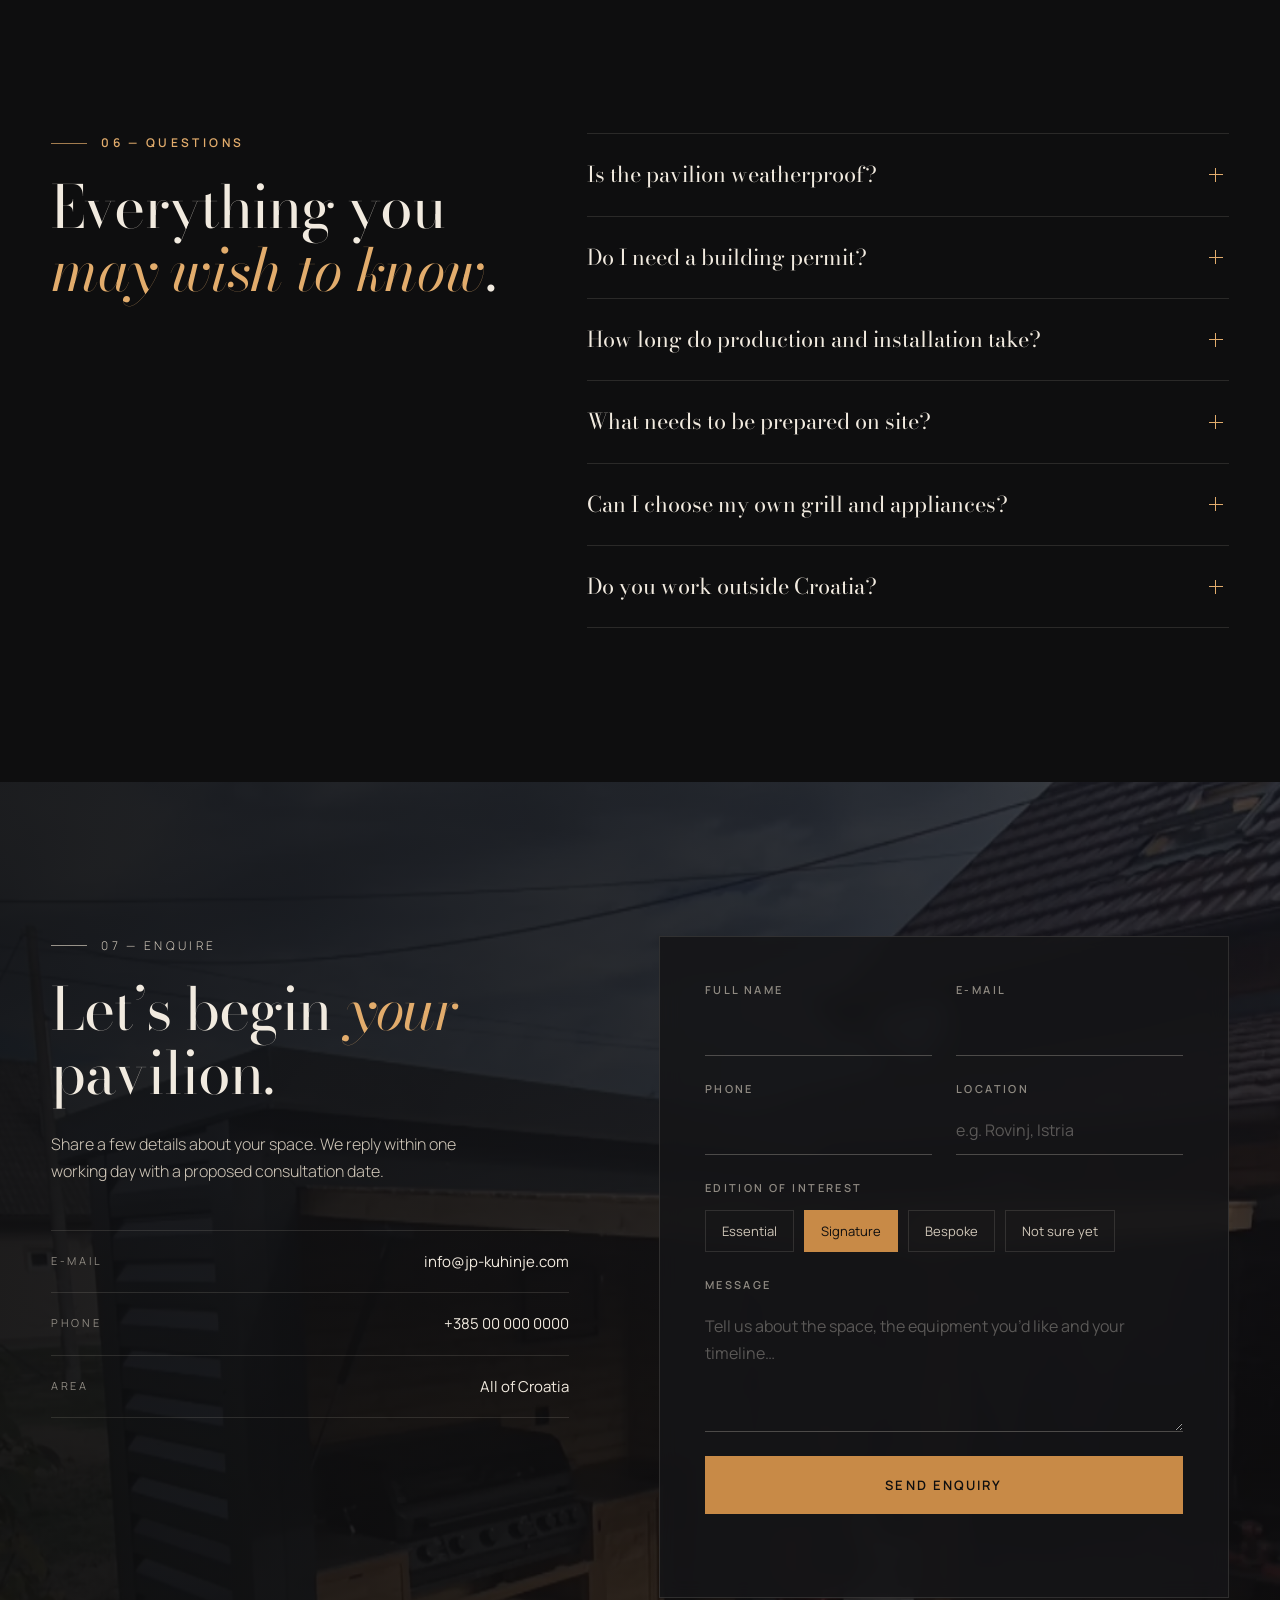
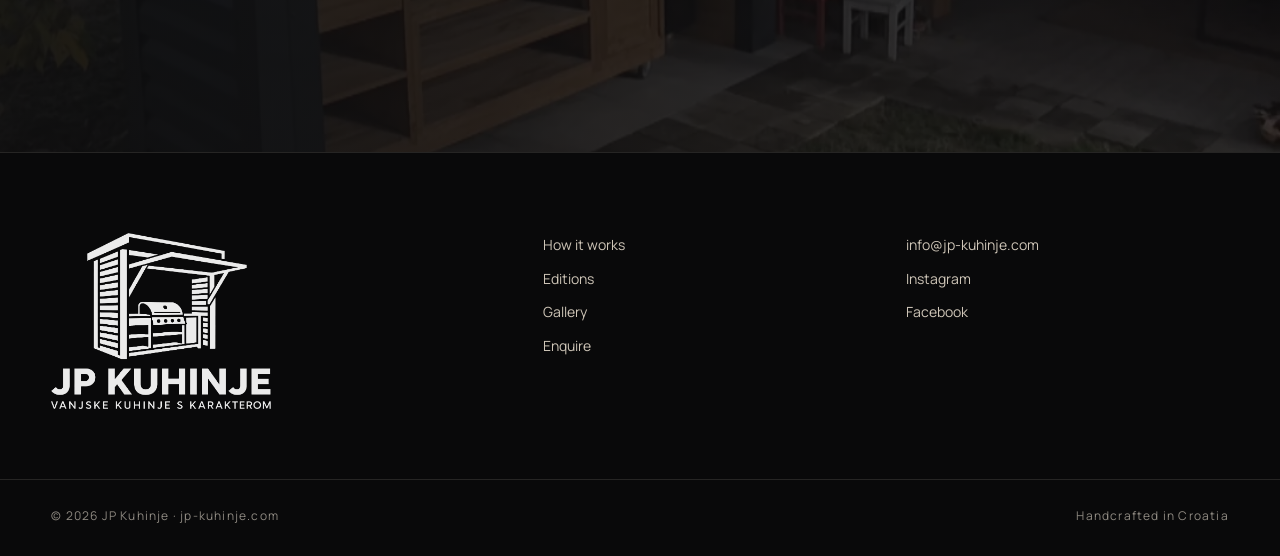
==== commit 0a4cf0e3: "New villa hero image, tuned hero framing for tablet and mobile Co-Authored-By: Claude Opus 5.5 <nore" ====
--- a/index.html
+++ b/index.html
@@ -20,7 +20,7 @@
 <link rel="preconnect" href="https://fonts.googleapis.com">
 <link rel="preconnect" href="https://fonts.gstatic.com" crossorigin>
 <link href="https://fonts.googleapis.com/css2?family=Bodoni+Moda:ital,opsz,wght@0,6..96,400;0,6..96,500;1,6..96,400&family=Manrope:wght@300;400;500;600;700&display=swap" rel="stylesheet">
-<link rel="preload" as="image" href="assets/img/interior-closed.webp">
+<link rel="preload" as="image" href="assets/img/hero-villa.webp">
 <link rel="stylesheet" href="assets/css/style.css">
 <script type="application/ld+json">
 {
@@ -76,7 +76,7 @@
 <!-- ============ HERO ============ -->
 <section class="hero">
   <div class="hero__media">
-    <img src="assets/img/interior-closed.webp" alt="Unutrašnjost JP Kuhinje paviljona: drvena obloga, plinski roštilj, posuđe i hladnjak za piće" fetchpriority="high">
+    <img src="assets/img/hero-villa.webp" alt="JP Kuhinje paviljon otvoren u vrtu moderne vile u sumrak" fetchpriority="high">
   </div>
   <div class="hero__shade"></div>
   <div class="hero__content wrap">
--- a/assets/css/style.css
+++ b/assets/css/style.css
@@ -69,8 +69,8 @@
 .nav__links a:hover{color:var(--cream)}
 .nav__links a:hover::after{transform:scaleX(1);transform-origin:left}
 .nav__right{display:flex;align-items:center;gap:18px}
-.lang{display:flex;border:1px solid var(--line)}
-.lang button{font-size:11px;font-weight:600;letter-spacing:.14em;padding:7px 10px;color:var(--mute);transition:color .3s,background .3s}
+.lang{display:flex;border:1px solid var(--line);background:rgba(14,14,15,.55);backdrop-filter:blur(6px);-webkit-backdrop-filter:blur(6px)}
+.lang button{font-size:11px;font-weight:600;letter-spacing:.14em;padding:7px 10px;color:var(--cream-2);transition:color .3s,background .3s}
 .lang button[aria-pressed="true"]{color:var(--ink);background:var(--cream)}
 .burger{display:none;width:40px;height:40px;position:relative}
 .burger span{position:absolute;left:9px;right:9px;height:1.5px;background:var(--cream);transition:transform .35s var(--ease),top .35s var(--ease)}
@@ -84,17 +84,17 @@
 
 /* ---------- hero ---------- */
 .hero{position:relative;min-height:100svh;display:flex;align-items:stretch;overflow:hidden;isolation:isolate}
-.hero__media{position:absolute;inset:0 0 0 40%;z-index:-2;overflow:hidden}
-.hero__media img{width:100%;height:100%;object-fit:cover;object-position:50% 55%;transform:scale(1.08);animation:heroZoom 14s var(--ease) forwards}
+.hero__media{position:absolute;inset:0 0 0 42%;z-index:-2;overflow:hidden}
+.hero__media img{width:100%;height:100%;object-fit:cover;object-position:38% 50%;transform:scale(1.08);animation:heroZoom 14s var(--ease) forwards}
 @keyframes heroZoom{to{transform:scale(1)}}
 .hero{background:var(--ink)}
 .hero__shade{position:absolute;inset:0;z-index:-1;background:
   linear-gradient(180deg,rgba(14,14,15,.6) 0%,rgba(14,14,15,0) 22%,rgba(14,14,15,0) 78%,rgba(14,14,15,.9) 100%),
-  linear-gradient(90deg,var(--ink) 40%,rgba(14,14,15,.55) 50%,rgba(14,14,15,0) 66%)}
+  linear-gradient(90deg,var(--ink) 42%,rgba(14,14,15,.45) 47%,rgba(14,14,15,0) 56%)}
 .hero__content{display:flex;flex-direction:column;justify-content:center;min-height:100svh}
-.hero__content > *{max-width:600px}
+.hero__content > *{max-width:540px}
 .hero__content{width:100%;padding-bottom:90px;padding-top:120px}
-.hero__title{font-family:var(--serif);font-size:clamp(46px,7.4vw,116px);line-height:1;letter-spacing:-.025em;margin:26px 0 28px;max-width:11ch}
+.hero__title{font-family:var(--serif);font-size:clamp(46px,6.2vw,96px);line-height:1;letter-spacing:-.025em;margin:26px 0 28px;max-width:11ch}
 .hero__lead{max-width:540px;font-size:clamp(16px,1.3vw,18px);color:var(--cream-2);font-weight:300}
 .hero__actions{display:flex;flex-wrap:wrap;gap:14px;margin-top:40px}
 .hero__scroll{position:absolute;right:var(--gut);bottom:44px;width:1px;height:80px;background:rgba(241,234,223,.25);overflow:hidden}
@@ -245,6 +245,12 @@
 .js .reveal.is-in{opacity:1;transform:none}
 
 /* ---------- responsive ---------- */
+@media (max-width:1180px) and (min-width:861px){
+  .hero__media{left:48%}
+  .hero__shade{background:linear-gradient(180deg,rgba(14,14,15,.6) 0%,rgba(14,14,15,0) 22%,rgba(14,14,15,0) 78%,rgba(14,14,15,.9) 100%),linear-gradient(90deg,var(--ink) 48%,rgba(14,14,15,.45) 52%,rgba(14,14,15,0) 60%)}
+  .hero__content > *{max-width:430px}
+  .hero__title{font-size:clamp(46px,6.4vw,72px)}
+}
 @media (max-width:1080px){
   .nav__links{display:none}
   .burger{display:block}
@@ -256,9 +262,10 @@
   .tl::before,.tl + .tl::before{left:0}
 }
 @media (max-width:860px){
-  .hero__media{inset:0}
-  .hero__media img{object-position:50% 50%}
-  .hero__shade{background:linear-gradient(180deg,rgba(14,14,15,.65) 0%,rgba(14,14,15,.1) 22%,rgba(14,14,15,.78) 48%,rgba(14,14,15,.96) 70%,var(--ink) 100%)}
+  .hero__media{inset:0 0 auto 0;height:58svh}
+  .hero__media img{object-position:44% 50%;animation:none;transform:none}
+  .hero__shade{background:linear-gradient(180deg,rgba(14,14,15,.55) 0%,rgba(14,14,15,0) 14%,rgba(14,14,15,0) 40%,var(--ink) 58%)}
+  .hero__content{padding-top:57svh}
   .hero .eyebrow::before{display:none}
   .phone::after{inset:-14px 14px 14px -14px}
   .hero__content{justify-content:flex-end}
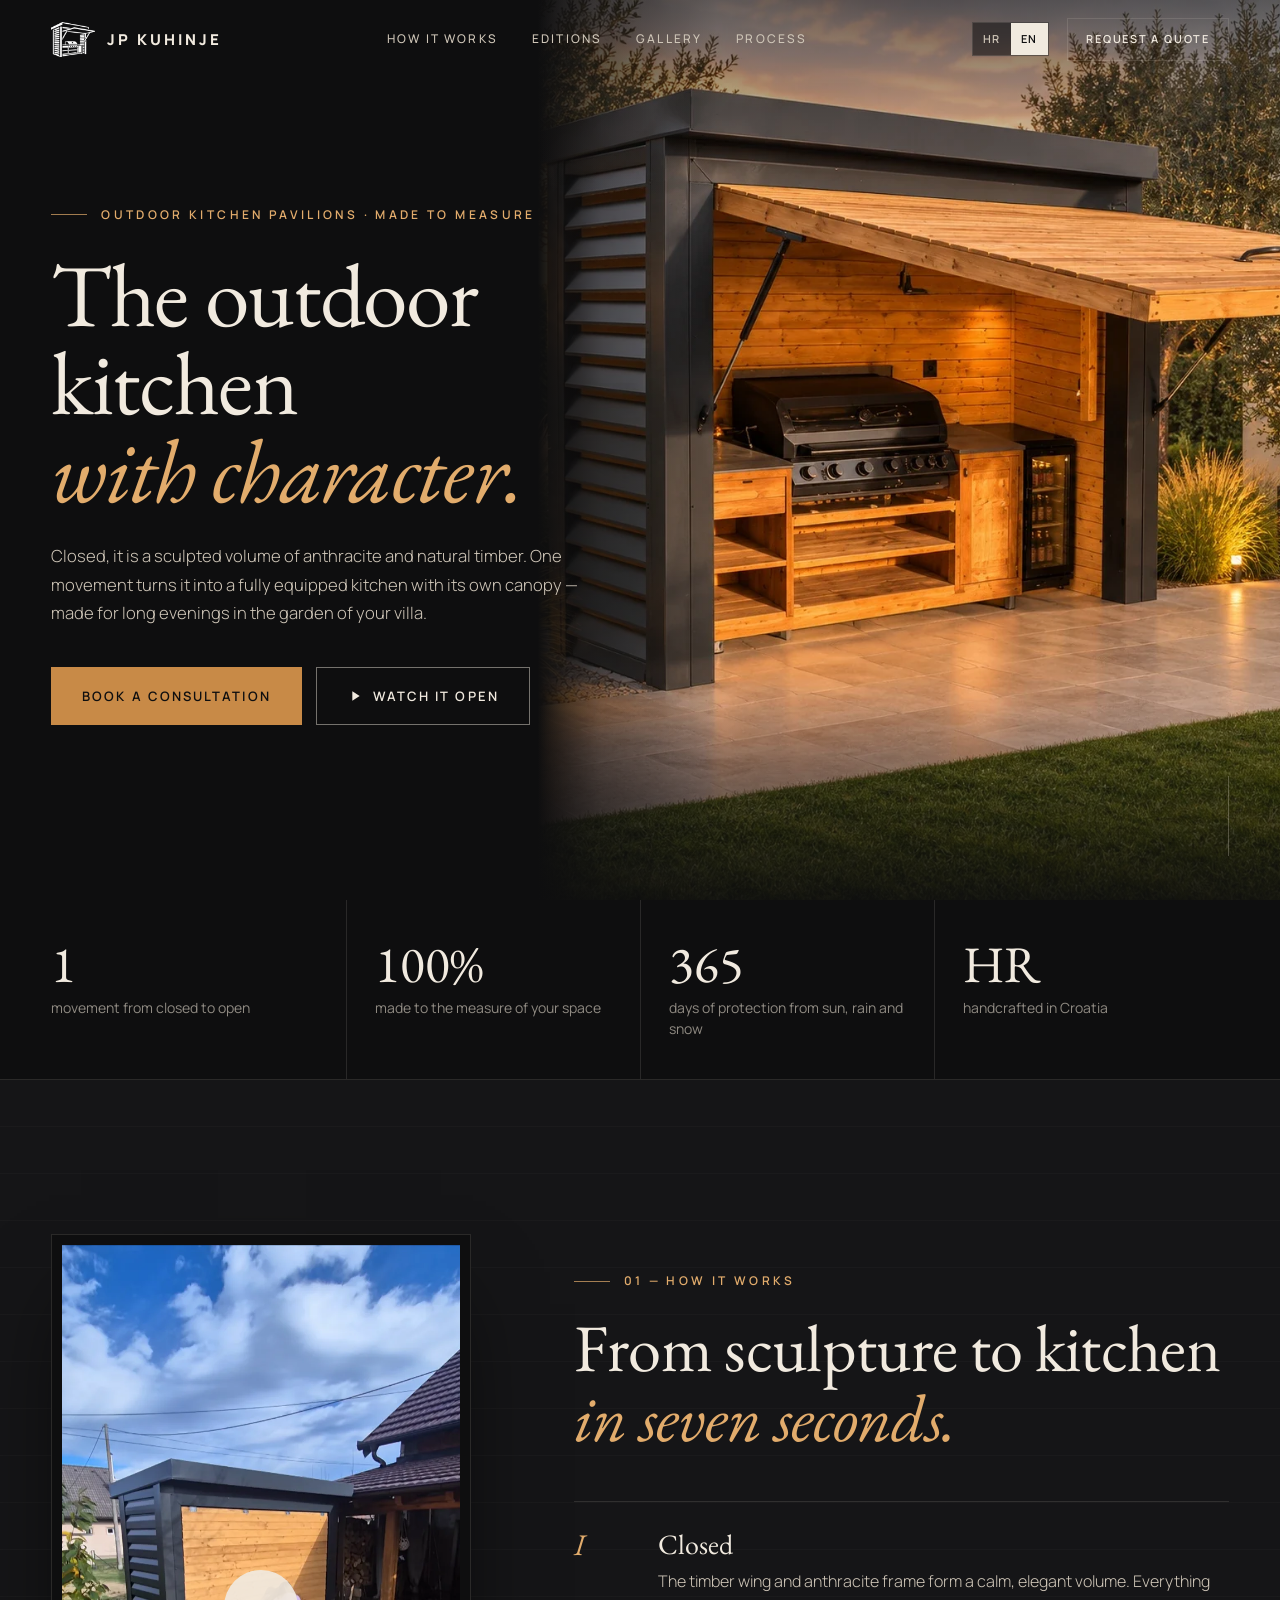
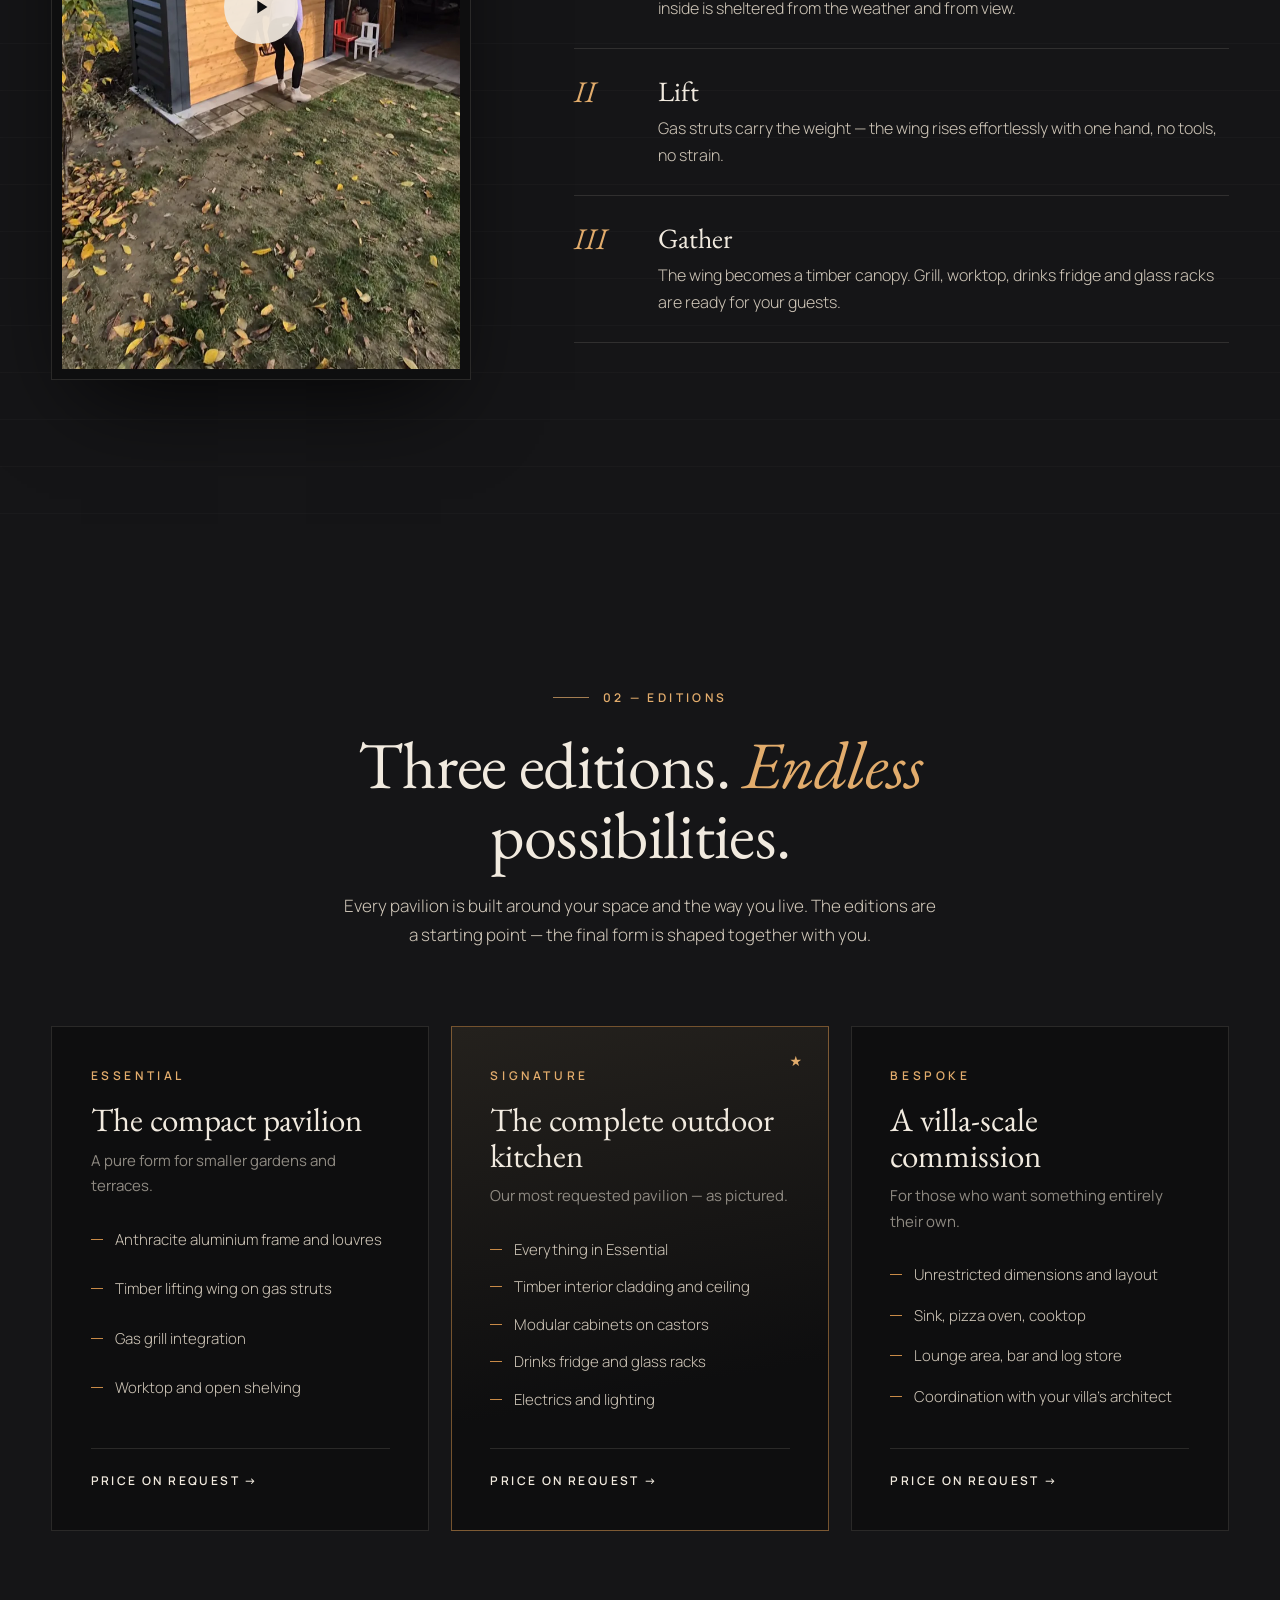
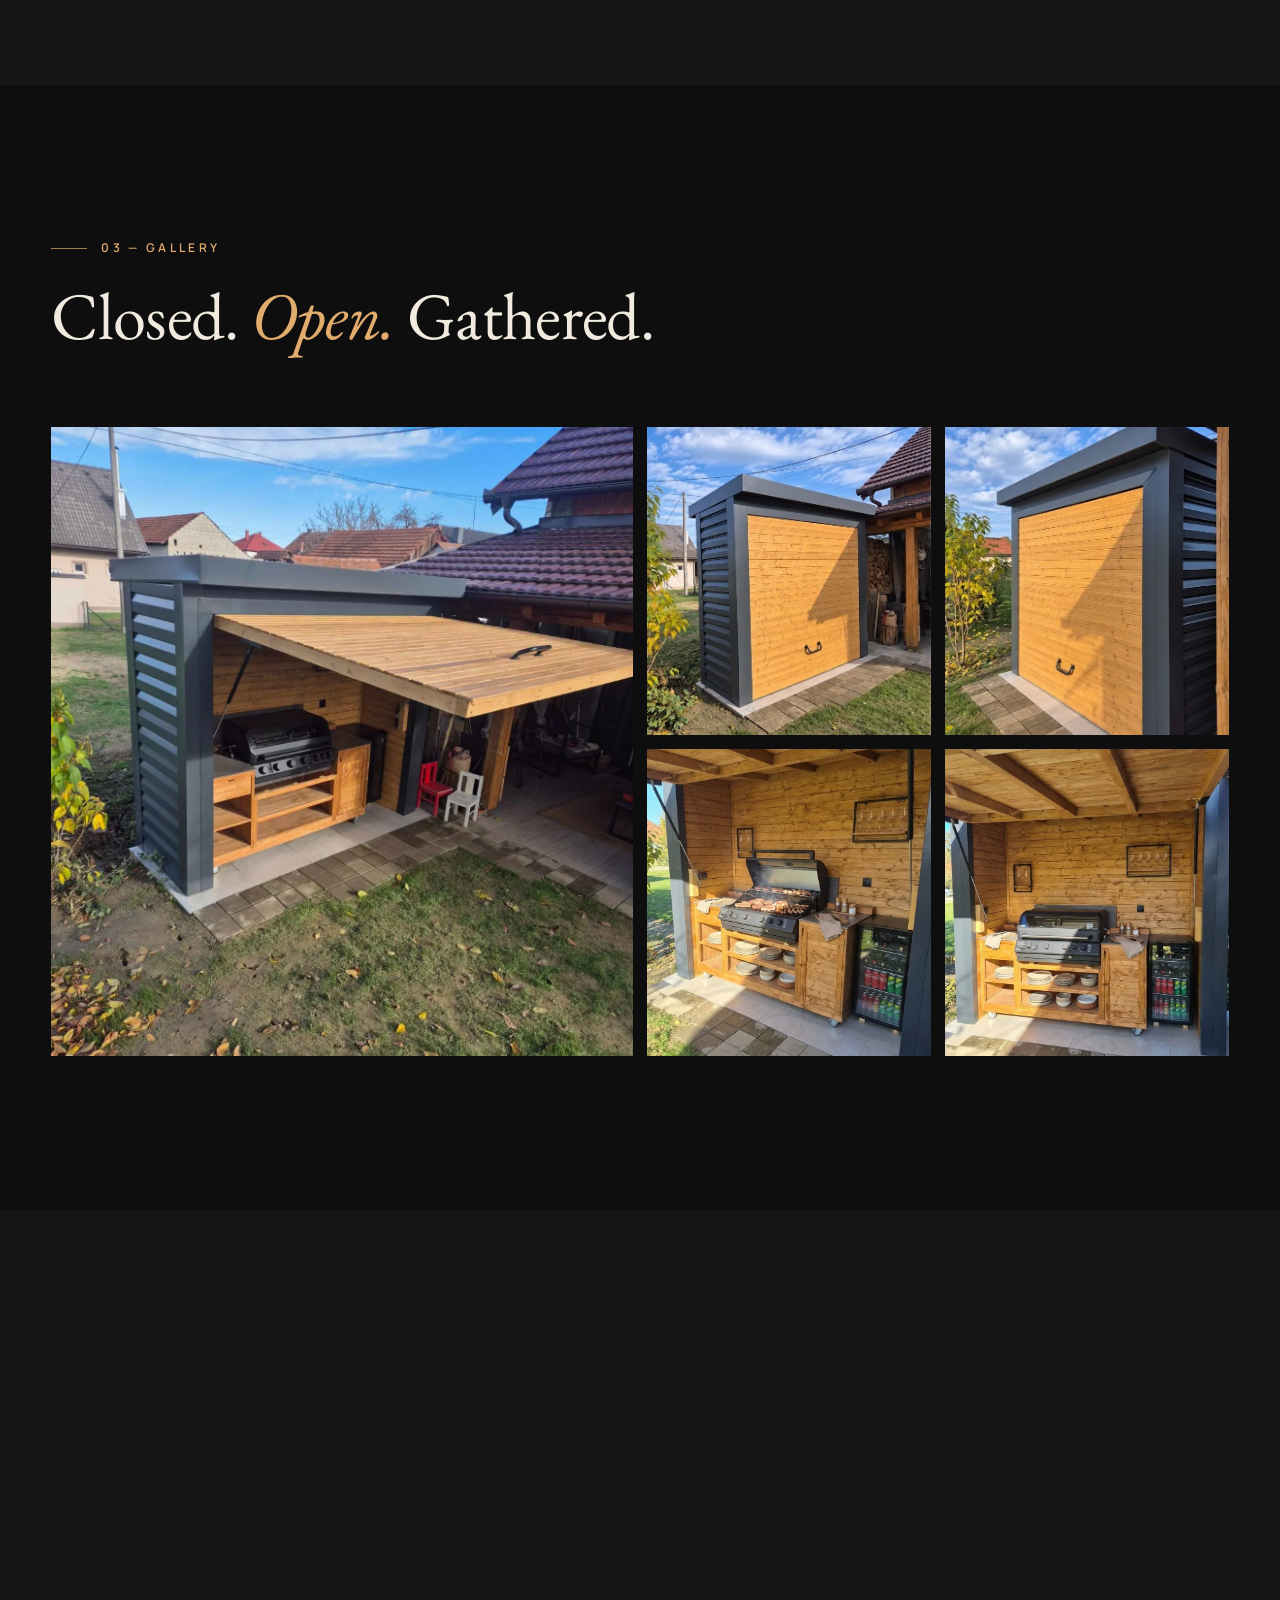
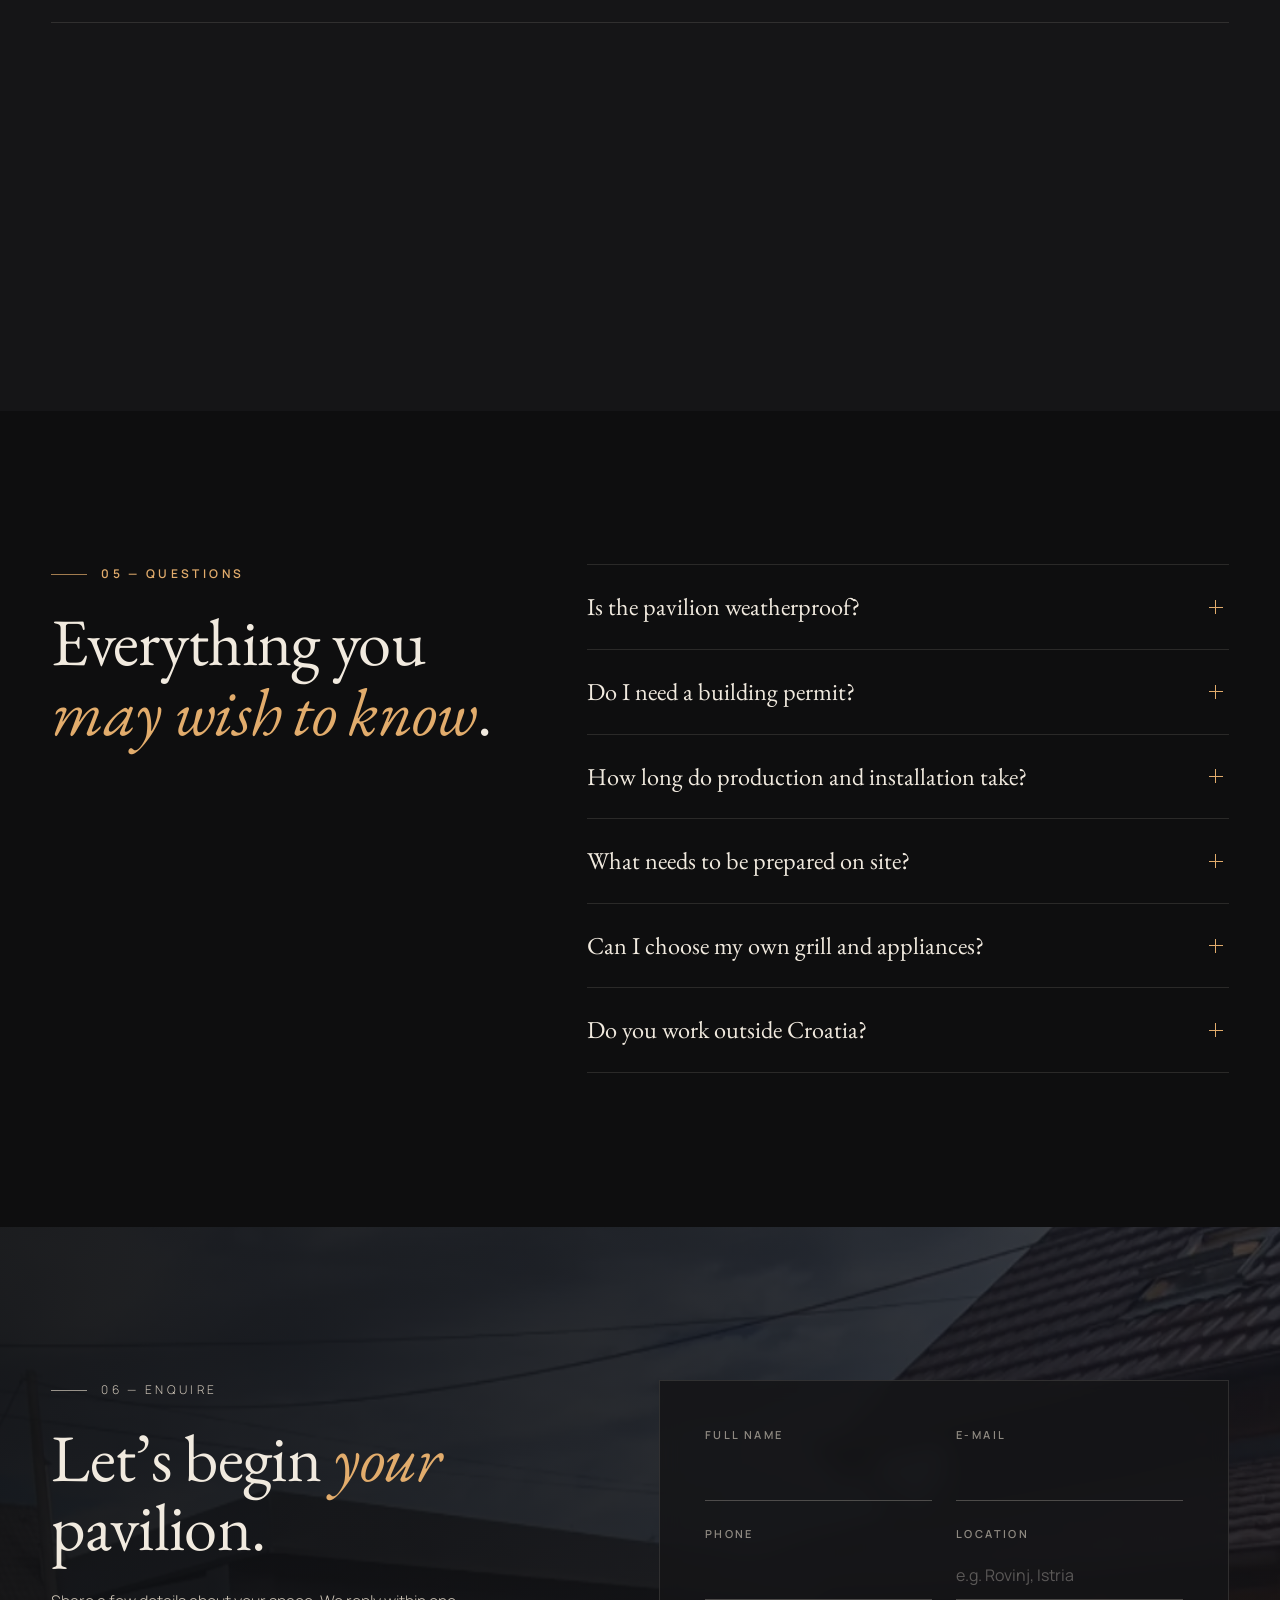
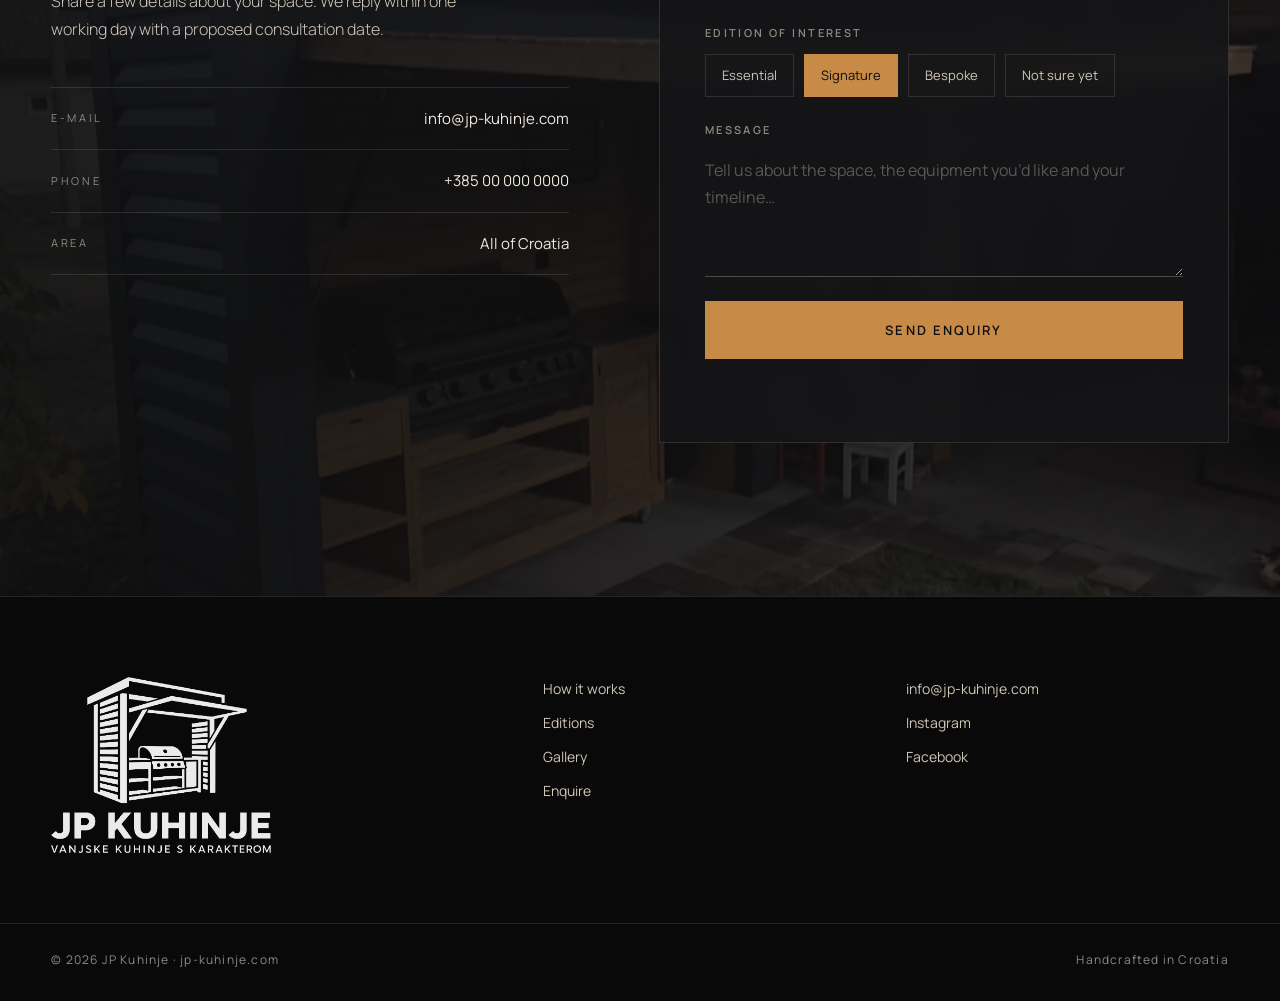
==== commit cd9b5845: "Remove Details section, switch headings to EB Garamond Co-Authored-By: Claude Opus 5.5 <noreply@anth" ====
--- a/index.html
+++ b/index.html
@@ -19,7 +19,7 @@
 <link rel="apple-touch-icon" href="apple-touch-icon.png">
 <link rel="preconnect" href="https://fonts.googleapis.com">
 <link rel="preconnect" href="https://fonts.gstatic.com" crossorigin>
-<link href="https://fonts.googleapis.com/css2?family=Bodoni+Moda:ital,opsz,wght@0,6..96,400;0,6..96,500;1,6..96,400&family=Manrope:wght@300;400;500;600;700&display=swap" rel="stylesheet">
+<link href="https://fonts.googleapis.com/css2?family=EB+Garamond:ital,wght@0,400;0,500;1,400;1,500&family=Manrope:wght@300;400;500;600;700&display=swap" rel="stylesheet">
 <link rel="preload" as="image" href="assets/img/hero-villa.webp">
 <link rel="stylesheet" href="assets/css/style.css">
 <script type="application/ld+json">
@@ -138,58 +138,11 @@
   </div>
 </section>
 
-<!-- ============ DETAILS / FEATURES ============ -->
-<section class="features">
-  <div class="wrap">
-    <div class="section-head">
-      <p class="eyebrow reveal"><span data-l="hr">02 — Detalji</span><span data-l="en">02 — The details</span></p>
-      <h2 class="display reveal"><span data-l="hr">Materijali koji stare <em>dostojanstveno</em>.</span><span data-l="en">Materials that age <em>gracefully</em>.</span></h2>
-    </div>
-  </div>
-  <div class="features__split">
-    <figure class="features__img reveal">
-      <img src="assets/img/interior-grill.webp" alt="Roštilj u upotrebi pod drvenom nadstrešnicom, police s posuđem i hladnjak za piće" loading="lazy">
-    </figure>
-    <div class="features__list">
-      <article class="feat reveal">
-        <svg viewBox="0 0 40 40" aria-hidden="true"><path d="M6 10h28M6 16h28M6 22h28M6 28h28" /></svg>
-        <div><h3><span data-l="hr">Ventilirana aluminijska obloga</span><span data-l="en">Ventilated aluminium louvres</span></h3>
-        <p><span data-l="hr">Lamele u antracitu propuštaju zrak, a zadržavaju kišu. Bez održavanja, bez hrđe — godinama.</span><span data-l="en">Anthracite louvres let the structure breathe while keeping rain out. No rust, no upkeep — for years.</span></p></div>
-      </article>
-      <article class="feat reveal">
-        <svg viewBox="0 0 40 40" aria-hidden="true"><path d="M8 8h24v24H8z M8 14h24 M8 20h24 M8 26h24" /></svg>
-        <div><h3><span data-l="hr">Prirodno drvo, ručno obrađeno</span><span data-l="en">Natural timber, hand-finished</span></h3>
-        <p><span data-l="hr">Topla unutrašnjost i podizno krilo od masivnog drva, zaštićeni premazima za vanjsku upotrebu.</span><span data-l="en">A warm interior and lifting wing in solid timber, sealed with exterior-grade finishes.</span></p></div>
-      </article>
-      <article class="feat reveal">
-        <svg viewBox="0 0 40 40" aria-hidden="true"><path d="M6 30 L30 8 M24 8h6v6 M10 30a3 3 0 1 0 0.1 0" /></svg>
-        <div><h3><span data-l="hr">Podizno krilo na amortizerima</span><span data-l="en">Strut-assisted lifting wing</span></h3>
-        <p><span data-l="hr">Vrata postaju nadstrešnica. Lagano otvaranje jednom rukom i sigurno držanje u otvorenom položaju.</span><span data-l="en">The door becomes the canopy. One-hand opening and a secure hold in the open position.</span></p></div>
-      </article>
-      <article class="feat reveal">
-        <svg viewBox="0 0 40 40" aria-hidden="true"><path d="M6 14h28v14H6z M10 14v-4h20v4 M12 21h2 M18 21h2 M24 21h2" /></svg>
-        <div><h3><span data-l="hr">Premium plinski roštilj</span><span data-l="en">Premium gas grill</span></h3>
-        <p><span data-l="hr">Ugradnja roštilja po vašem izboru, s kamenom radnom pločom i zaštitnom stražnjom pločom.</span><span data-l="en">Integration of the grill of your choice, with a stone worktop and protective splashback.</span></p></div>
-      </article>
-      <article class="feat reveal">
-        <svg viewBox="0 0 40 40" aria-hidden="true"><path d="M6 8h28v22H6z M6 19h28 M12 33a2 2 0 1 0 0.1 0 M28 33a2 2 0 1 0 0.1 0" /></svg>
-        <div><h3><span data-l="hr">Modularni elementi na kotačima</span><span data-l="en">Modular units on castors</span></h3>
-        <p><span data-l="hr">Ormarići i police od drva, na kotačima s kočnicom — za lako čišćenje i preslagivanje.</span><span data-l="en">Timber cabinets and shelving on braked castors — easy to clean around and reconfigure.</span></p></div>
-      </article>
-      <article class="feat reveal">
-        <svg viewBox="0 0 40 40" aria-hidden="true"><path d="M22 4 10 22h10l-2 14 12-18H20z" /></svg>
-        <div><h3><span data-l="hr">Struja, rasvjeta i hladnjak</span><span data-l="en">Power, lighting and refrigeration</span></h3>
-        <p><span data-l="hr">Utičnice, ambijentalna rasvjeta i ugradni hladnjak za piće — sve spremno za duge ljetne večeri.</span><span data-l="en">Sockets, ambient lighting and a built-in drinks fridge — ready for long summer nights.</span></p></div>
-      </article>
-    </div>
-  </div>
-</section>
-
 <!-- ============ EDITIONS ============ -->
 <section class="editions" id="izvedbe">
   <div class="wrap">
     <div class="section-head section-head--center">
-      <p class="eyebrow reveal"><span data-l="hr">03 — Izvedbe</span><span data-l="en">03 — Editions</span></p>
+      <p class="eyebrow reveal"><span data-l="hr">02 — Izvedbe</span><span data-l="en">02 — Editions</span></p>
       <h2 class="display reveal"><span data-l="hr">Tri izvedbe. <em>Beskonačno</em> mogućnosti.</span><span data-l="en">Three editions. <em>Endless</em> possibilities.</span></h2>
       <p class="section-head__lead reveal"><span data-l="hr">Svaki paviljon izrađujemo prema vašem prostoru i načinu života. Izvedbe su polazišna točka — konačni oblik nastaje zajedno s vama.</span><span data-l="en">Every pavilion is built around your space and the way you live. The editions are a starting point — the final form is shaped together with you.</span></p>
     </div>
@@ -239,7 +192,7 @@
 <section class="gallery" id="galerija">
   <div class="wrap">
     <div class="section-head">
-      <p class="eyebrow reveal"><span data-l="hr">04 — Galerija</span><span data-l="en">04 — Gallery</span></p>
+      <p class="eyebrow reveal"><span data-l="hr">03 — Galerija</span><span data-l="en">03 — Gallery</span></p>
       <h2 class="display reveal"><span data-l="hr">Zatvoreno. <em>Otvoreno.</em> Okupljeno.</span><span data-l="en">Closed. <em>Open.</em> Gathered.</span></h2>
     </div>
     <div class="gal">
@@ -256,7 +209,7 @@
 <section class="process" id="proces">
   <div class="wrap">
     <div class="section-head section-head--center">
-      <p class="eyebrow reveal"><span data-l="hr">05 — Proces</span><span data-l="en">05 — Process</span></p>
+      <p class="eyebrow reveal"><span data-l="hr">04 — Proces</span><span data-l="en">04 — Process</span></p>
       <h2 class="display reveal"><span data-l="hr">Od prvog razgovora <em>do prve večeri</em>.</span><span data-l="en">From the first conversation <em>to the first evening</em>.</span></h2>
     </div>
     <div class="timeline">
@@ -272,7 +225,7 @@
 <section class="faq">
   <div class="wrap faq__grid">
     <div class="section-head">
-      <p class="eyebrow reveal"><span data-l="hr">06 — Pitanja</span><span data-l="en">06 — Questions</span></p>
+      <p class="eyebrow reveal"><span data-l="hr">05 — Pitanja</span><span data-l="en">05 — Questions</span></p>
       <h2 class="display reveal"><span data-l="hr">Sve što biste <em>željeli znati</em>.</span><span data-l="en">Everything you <em>may wish to know</em>.</span></h2>
     </div>
     <div class="faq__list">
@@ -298,7 +251,7 @@
   <div class="contact__shade"></div>
   <div class="wrap contact__grid">
     <div class="contact__copy">
-      <p class="eyebrow reveal"><span data-l="hr">07 — Upit</span><span data-l="en">07 — Enquire</span></p>
+      <p class="eyebrow reveal"><span data-l="hr">06 — Upit</span><span data-l="en">06 — Enquire</span></p>
       <h2 class="display reveal"><span data-l="hr">Započnimo s <em>vašim</em> paviljonom.</span><span data-l="en">Let’s begin <em>your</em> pavilion.</span></h2>
       <p class="reveal"><span data-l="hr">Pošaljite nam nekoliko detalja o prostoru. Javljamo se unutar jednog radnog dana s prijedlogom termina za konzultacije.</span><span data-l="en">Share a few details about your space. We reply within one working day with a proposed consultation date.</span></p>
       <ul class="contact__info reveal">
--- a/assets/css/style.css
+++ b/assets/css/style.css
@@ -12,7 +12,7 @@
   --wood:#c88a47;
   --wood-2:#e2ac6c;
   --line:rgba(241,234,223,.12);
-  --serif:"Bodoni Moda", "Didot", "Times New Roman", serif;
+  --serif:"EB Garamond", "Garamond", "Times New Roman", serif;
   --sans:"Manrope", system-ui, -apple-system, "Segoe UI", sans-serif;
   --ease:cubic-bezier(.2,.7,.1,1);
   --wrap:1280px;
@@ -40,7 +40,7 @@
 /* ---------- type ---------- */
 .eyebrow{font-size:12px;letter-spacing:.28em;text-transform:uppercase;color:var(--wood-2);font-weight:600;display:flex;align-items:center;gap:14px}
 .eyebrow::before{content:"";width:36px;height:1px;background:currentColor;opacity:.7}
-.display{font-family:var(--serif);font-weight:400;font-size:clamp(34px,4.6vw,66px);line-height:1.08;letter-spacing:-.015em}
+.display{font-family:var(--serif);font-weight:400;font-size:clamp(38px,5.2vw,74px);line-height:1.05;letter-spacing:-.01em}
 .display em,.hero__title em{font-style:italic;color:var(--wood-2)}
 
 /* ---------- buttons ---------- */
@@ -79,7 +79,7 @@
 .burger[aria-expanded="true"] span:last-child{top:19.5px;transform:rotate(-45deg)}
 .mobile-menu{display:flex;flex-direction:column;gap:6px;padding:10px var(--gut) 28px;background:rgba(14,14,15,.97);border-bottom:1px solid var(--line)}
 .mobile-menu[hidden]{display:none}
-.mobile-menu a:not(.btn){font-family:var(--serif);font-size:26px;padding:6px 0;border-bottom:1px solid var(--line)}
+.mobile-menu a:not(.btn){font-family:var(--serif);font-size:30px;padding:6px 0;border-bottom:1px solid var(--line)}
 .mobile-menu .btn{margin-top:18px}
 
 /* ---------- hero ---------- */
@@ -94,7 +94,7 @@
 .hero__content{display:flex;flex-direction:column;justify-content:center;min-height:100svh}
 .hero__content > *{max-width:540px}
 .hero__content{width:100%;padding-bottom:90px;padding-top:120px}
-.hero__title{font-family:var(--serif);font-size:clamp(46px,6.2vw,96px);line-height:1;letter-spacing:-.025em;margin:26px 0 28px;max-width:11ch}
+.hero__title{font-family:var(--serif);font-size:clamp(52px,7vw,108px);line-height:.98;letter-spacing:-.015em;margin:26px 0 28px;max-width:11ch}
 .hero__lead{max-width:540px;font-size:clamp(16px,1.3vw,18px);color:var(--cream-2);font-weight:300}
 .hero__actions{display:flex;flex-wrap:wrap;gap:14px;margin-top:40px}
 .hero__scroll{position:absolute;right:var(--gut);bottom:44px;width:1px;height:80px;background:rgba(241,234,223,.25);overflow:hidden}
@@ -106,7 +106,7 @@
 .stats{display:grid;grid-template-columns:repeat(4,1fr)}
 .stat{padding:38px 24px 40px 0;display:flex;flex-direction:column;gap:8px;color:var(--mute);font-size:14px;line-height:1.5}
 .stat + .stat{padding-left:28px;border-left:1px solid var(--line)}
-.stat strong{font-family:var(--serif);font-weight:400;font-size:clamp(36px,3.6vw,52px);line-height:1;color:var(--cream)}
+.stat strong{font-family:var(--serif);font-weight:400;font-size:clamp(40px,4vw,58px);line-height:1;color:var(--cream)}
 
 /* ---------- reveal / video section ---------- */
 .reveal-sec{padding:clamp(90px,12vw,160px) 0;background:var(--char);position:relative;overflow:hidden}
@@ -123,25 +123,13 @@
 .steps li{display:grid;grid-template-columns:64px 1fr;gap:20px;padding:26px 0;border-top:1px solid var(--line)}
 .steps li:last-child{border-bottom:1px solid var(--line)}
 .steps__n{font-family:var(--serif);font-style:italic;font-size:30px;color:var(--wood-2);line-height:1.1}
-.steps h3{font-family:var(--serif);font-size:24px;line-height:1.2;margin-bottom:6px}
+.steps h3{font-family:var(--serif);font-size:28px;line-height:1.2;margin-bottom:6px}
 .steps p{color:var(--cream-2);font-weight:300}
 
-/* ---------- features ---------- */
-.features{padding:clamp(90px,12vw,160px) 0 0;background:var(--ink)}
+/* ---------- section heads ---------- */
 .section-head{display:grid;gap:22px;margin-bottom:clamp(50px,6vw,80px);max-width:820px}
 .section-head--center{margin-left:auto;margin-right:auto;text-align:center;justify-items:center}
 .section-head__lead{color:var(--cream-2);font-weight:300;font-size:17px;max-width:600px}
-.features__split{display:grid;grid-template-columns:1fr 1fr;min-height:90vh}
-.features__img{margin:0;position:relative;overflow:hidden}
-.features__img img{position:absolute;inset:0;width:100%;height:100%;object-fit:cover}
-.features__list{display:grid;grid-template-columns:1fr 1fr;background:var(--stone)}
-.feat{padding:clamp(28px,3.4vw,52px);border-bottom:1px solid var(--line);border-right:1px solid var(--line);display:flex;flex-direction:column;gap:22px;transition:background .5s var(--ease)}
-.feat:nth-child(2n){border-right:0}
-.feat:hover{background:var(--slate)}
-.feat svg{width:40px;height:40px;fill:none;stroke:var(--wood-2);stroke-width:1.3;stroke-linecap:round;stroke-linejoin:round}
-.feat h3{font-family:var(--serif);font-size:22px;line-height:1.15;margin-bottom:10px}
-.feat p{color:var(--cream-2);font-size:15px;font-weight:300}
-
 /* ---------- editions ---------- */
 .editions{padding:clamp(90px,12vw,160px) 0;background:var(--char)}
 .cards{display:grid;grid-template-columns:repeat(3,1fr);gap:22px;align-items:stretch}
@@ -150,7 +138,7 @@
 .card--featured{background:linear-gradient(170deg,#24211d 0%,var(--ink) 70%);border-color:rgba(200,138,71,.55);position:relative}
 .card--featured::before{content:"★";position:absolute;top:22px;right:26px;color:var(--wood-2);font-size:14px}
 .card__tag{font-size:12px;letter-spacing:.3em;text-transform:uppercase;color:var(--wood-2);font-weight:600}
-.card h3{font-family:var(--serif);font-size:29px;line-height:1.08;margin:16px 0 10px}
+.card h3{font-family:var(--serif);font-size:33px;line-height:1.08;margin:16px 0 10px}
 .card__desc{color:var(--mute);font-size:15px}
 .card ul{list-style:none;padding:0;margin:28px 0 36px;display:grid;gap:12px;flex:1}
 .card li{position:relative;padding-left:24px;font-size:15px;color:var(--cream-2);font-weight:300}
@@ -177,7 +165,7 @@
 .tl + .tl{padding-left:28px}
 .tl + .tl::before{left:28px}
 .tl__n{font-family:var(--serif);font-style:italic;font-size:22px;color:var(--wood-2)}
-.tl h3{font-family:var(--serif);font-size:24px;margin:8px 0 10px}
+.tl h3{font-family:var(--serif);font-size:28px;margin:8px 0 10px}
 .tl p{color:var(--cream-2);font-weight:300;font-size:15px}
 
 /* ---------- faq ---------- */
@@ -186,7 +174,7 @@
 .faq__grid .section-head{position:sticky;top:120px}
 .faq__list details{border-top:1px solid var(--line)}
 .faq__list details:last-child{border-bottom:1px solid var(--line)}
-.faq__list summary{list-style:none;cursor:pointer;padding:26px 44px 26px 0;font-family:var(--serif);font-size:clamp(19px,1.7vw,23px);line-height:1.35;position:relative}
+.faq__list summary{list-style:none;cursor:pointer;padding:26px 44px 26px 0;font-family:var(--serif);font-size:clamp(21px,1.9vw,26px);line-height:1.3;position:relative}
 .faq__list summary::-webkit-details-marker{display:none}
 .faq__list summary::after{content:"";position:absolute;right:6px;top:50%;width:14px;height:14px;margin-top:-7px;background:
   linear-gradient(var(--wood-2),var(--wood-2)) center/14px 1px no-repeat,
@@ -249,13 +237,11 @@
   .hero__media{left:48%}
   .hero__shade{background:linear-gradient(180deg,rgba(14,14,15,.6) 0%,rgba(14,14,15,0) 22%,rgba(14,14,15,0) 78%,rgba(14,14,15,.9) 100%),linear-gradient(90deg,var(--ink) 48%,rgba(14,14,15,.45) 52%,rgba(14,14,15,0) 60%)}
   .hero__content > *{max-width:430px}
-  .hero__title{font-size:clamp(46px,6.4vw,72px)}
+  .hero__title{font-size:clamp(52px,7vw,80px)}
 }
 @media (max-width:1080px){
   .nav__links{display:none}
   .burger{display:block}
-  .features__split{grid-template-columns:1fr}
-  .features__img{aspect-ratio:4/3}
   .cards{grid-template-columns:1fr;max-width:560px;margin:0 auto}
   .timeline{grid-template-columns:1fr 1fr;border-top:0}
   .tl,.tl + .tl{padding:30px 24px 30px 0;border-top:1px solid var(--line)}
@@ -284,8 +270,6 @@
   .brand__name{font-size:13px;letter-spacing:.16em}
   .brand img{width:36px}
   .hero__actions .btn{width:100%}
-  .features__list{grid-template-columns:1fr}
-  .feat{border-right:0}
   .timeline{grid-template-columns:1fr}
   .form__row{grid-template-columns:1fr}
   .gal{grid-template-columns:1fr;grid-auto-rows:auto}
@@ -293,7 +277,7 @@
   .stats{grid-template-columns:1fr 1fr}
   .stat:nth-child(3){border-left:0;padding-left:0}
   .stat:nth-child(n+3){border-top:1px solid var(--line)}
-  .stat strong{font-size:34px}
+  .stat strong{font-size:38px}
   .hero__scroll{display:none}
 }
 @media (prefers-reduced-motion:reduce){
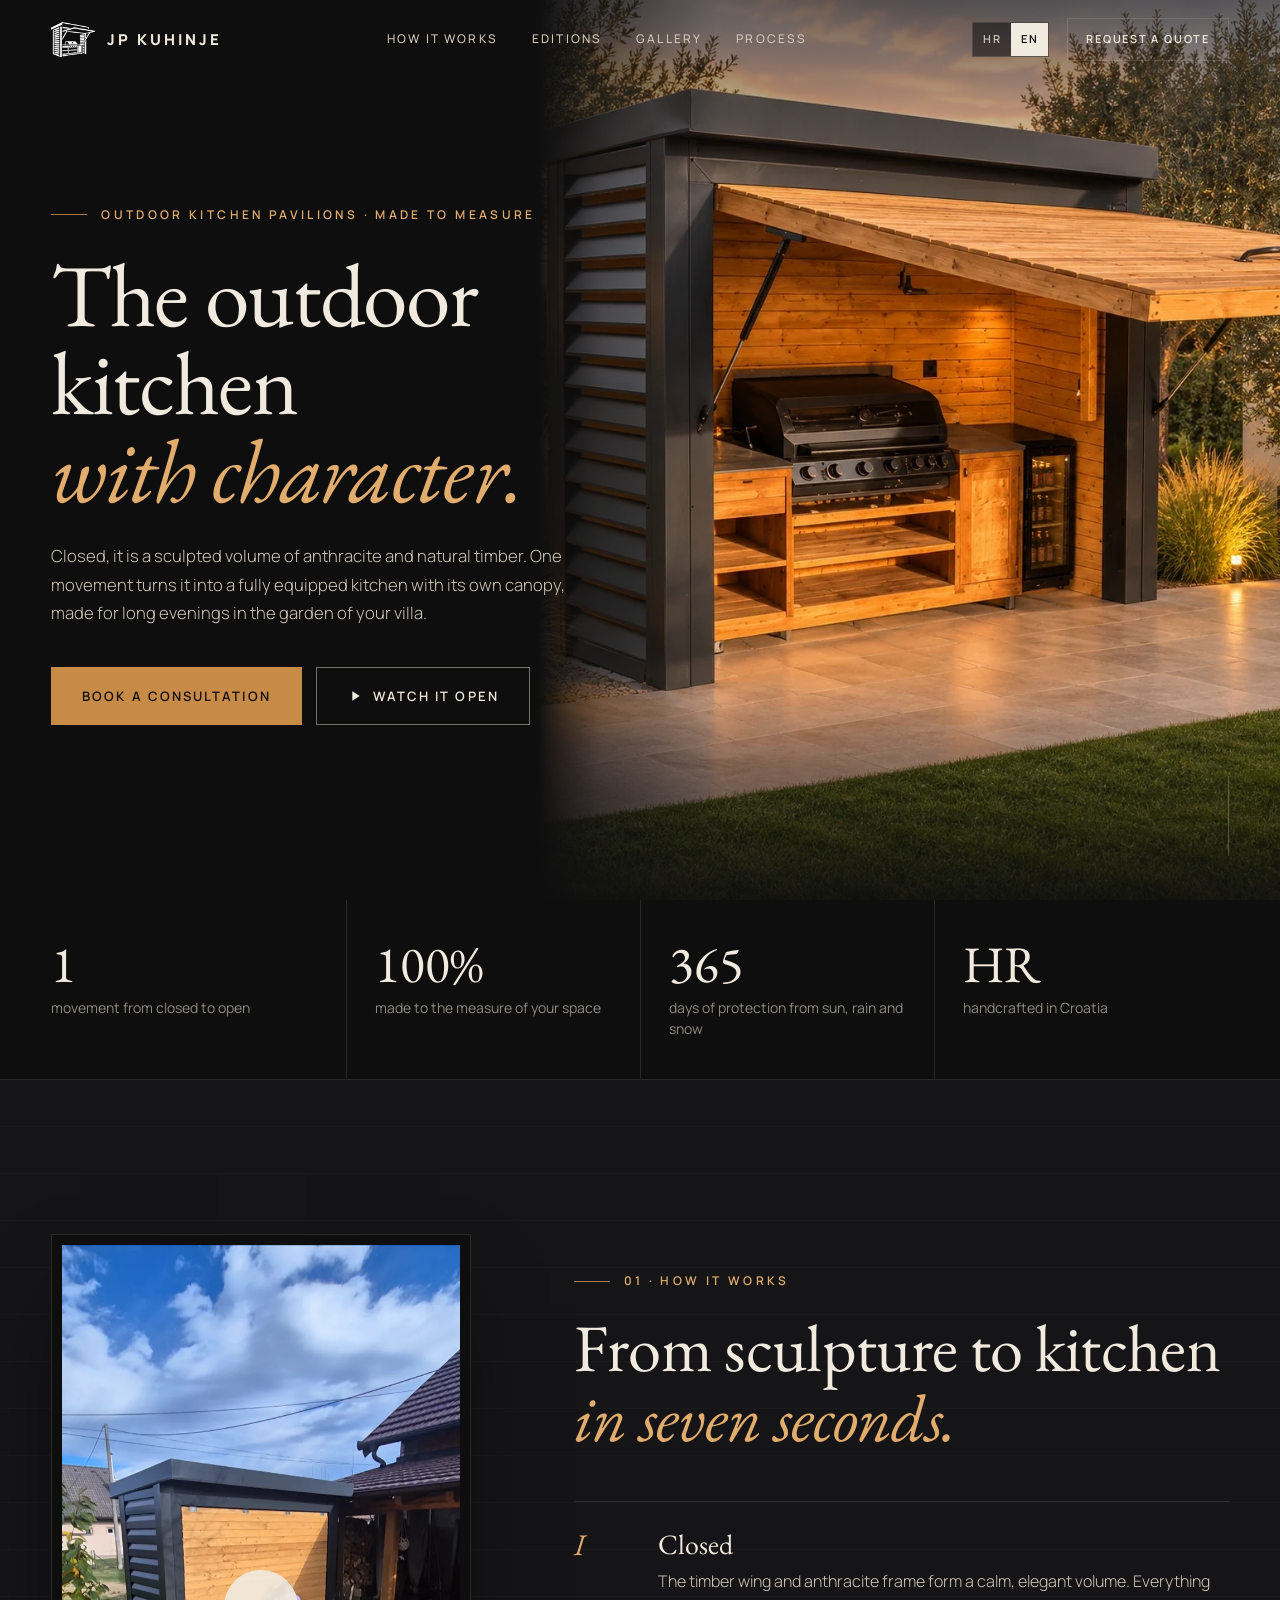
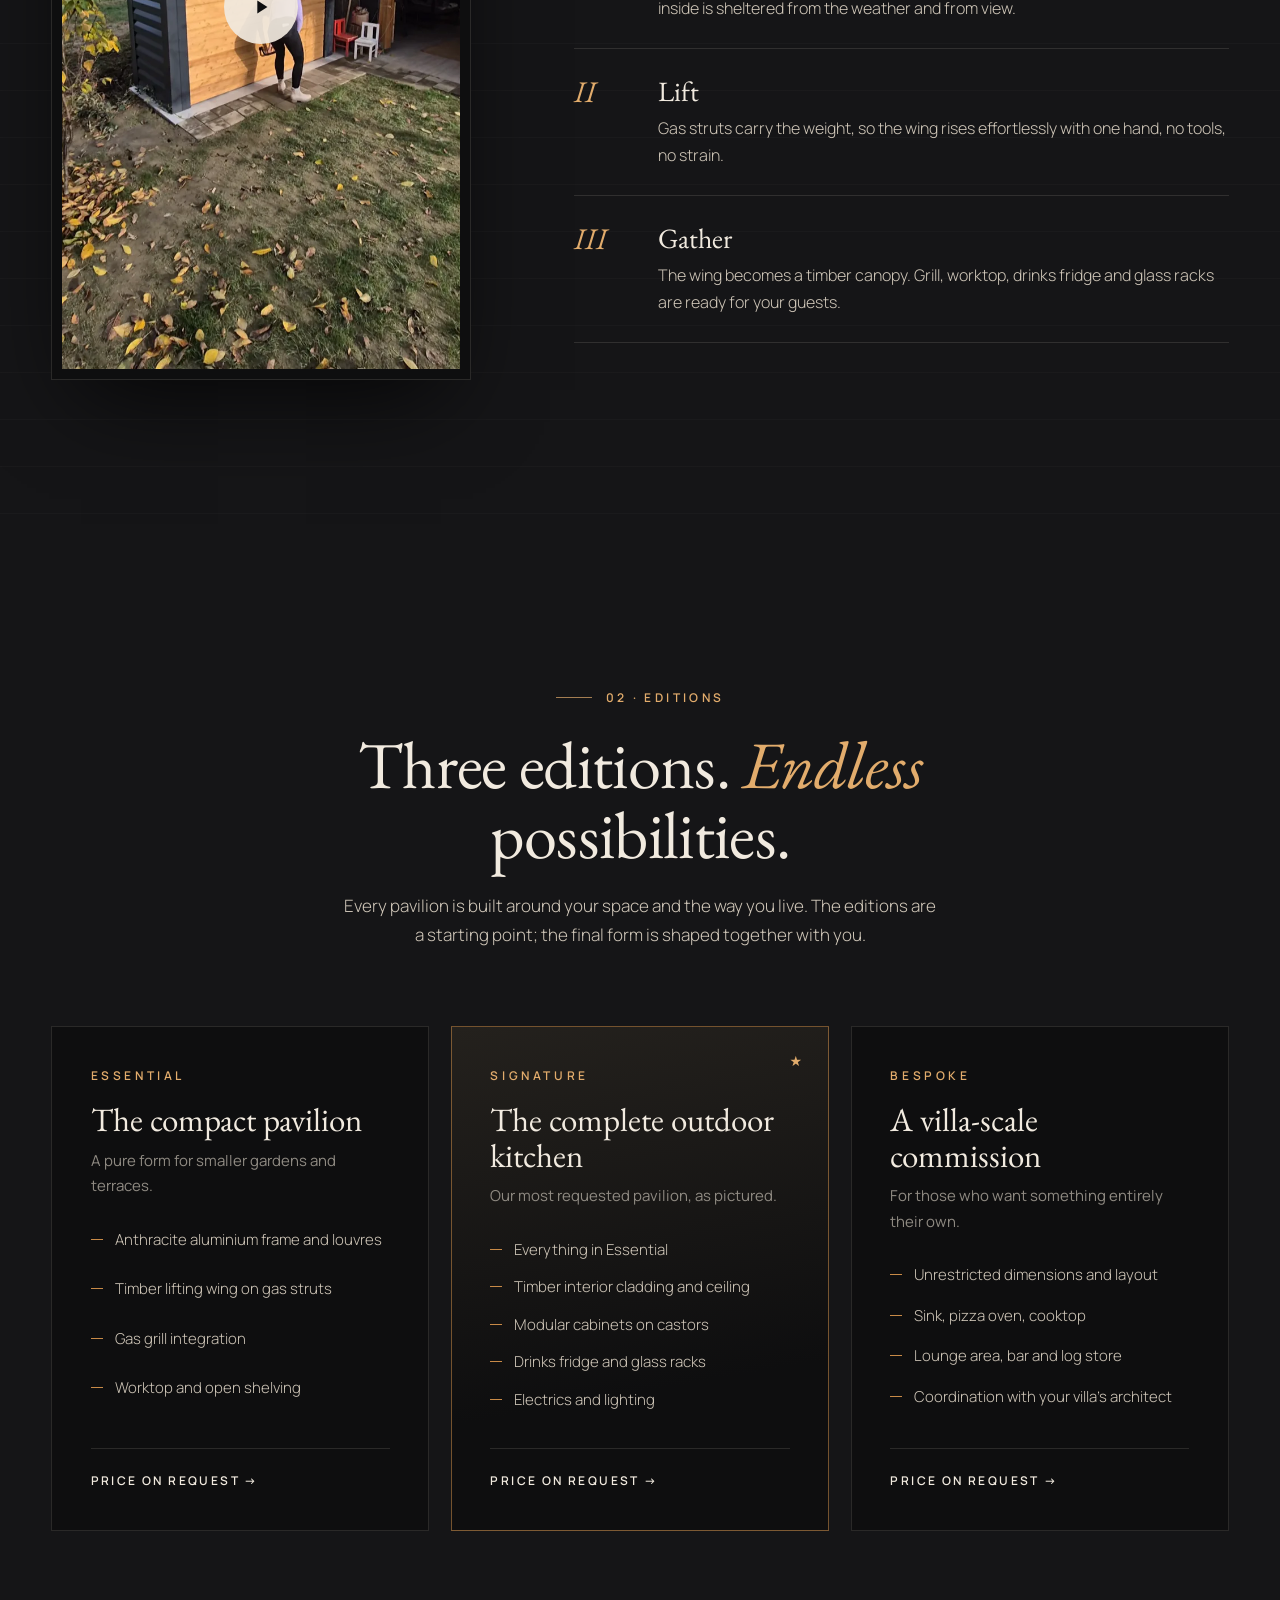
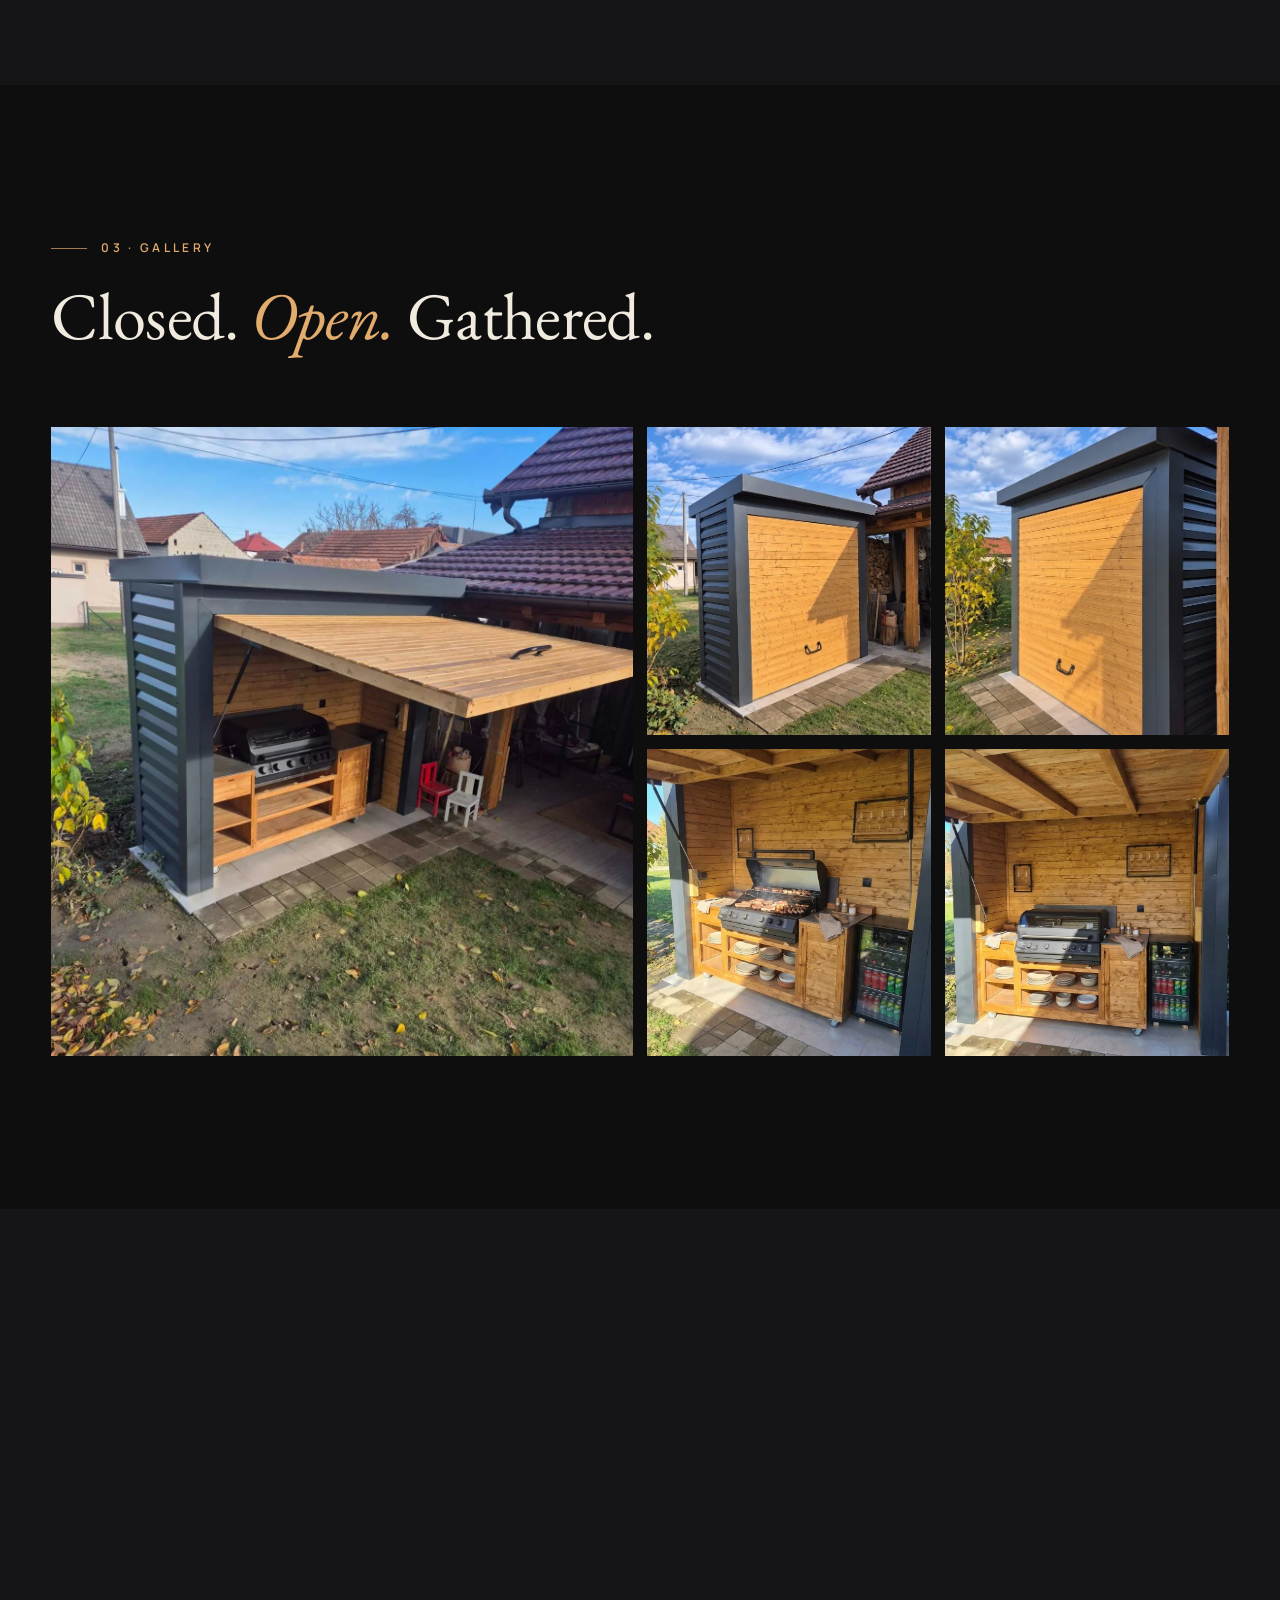
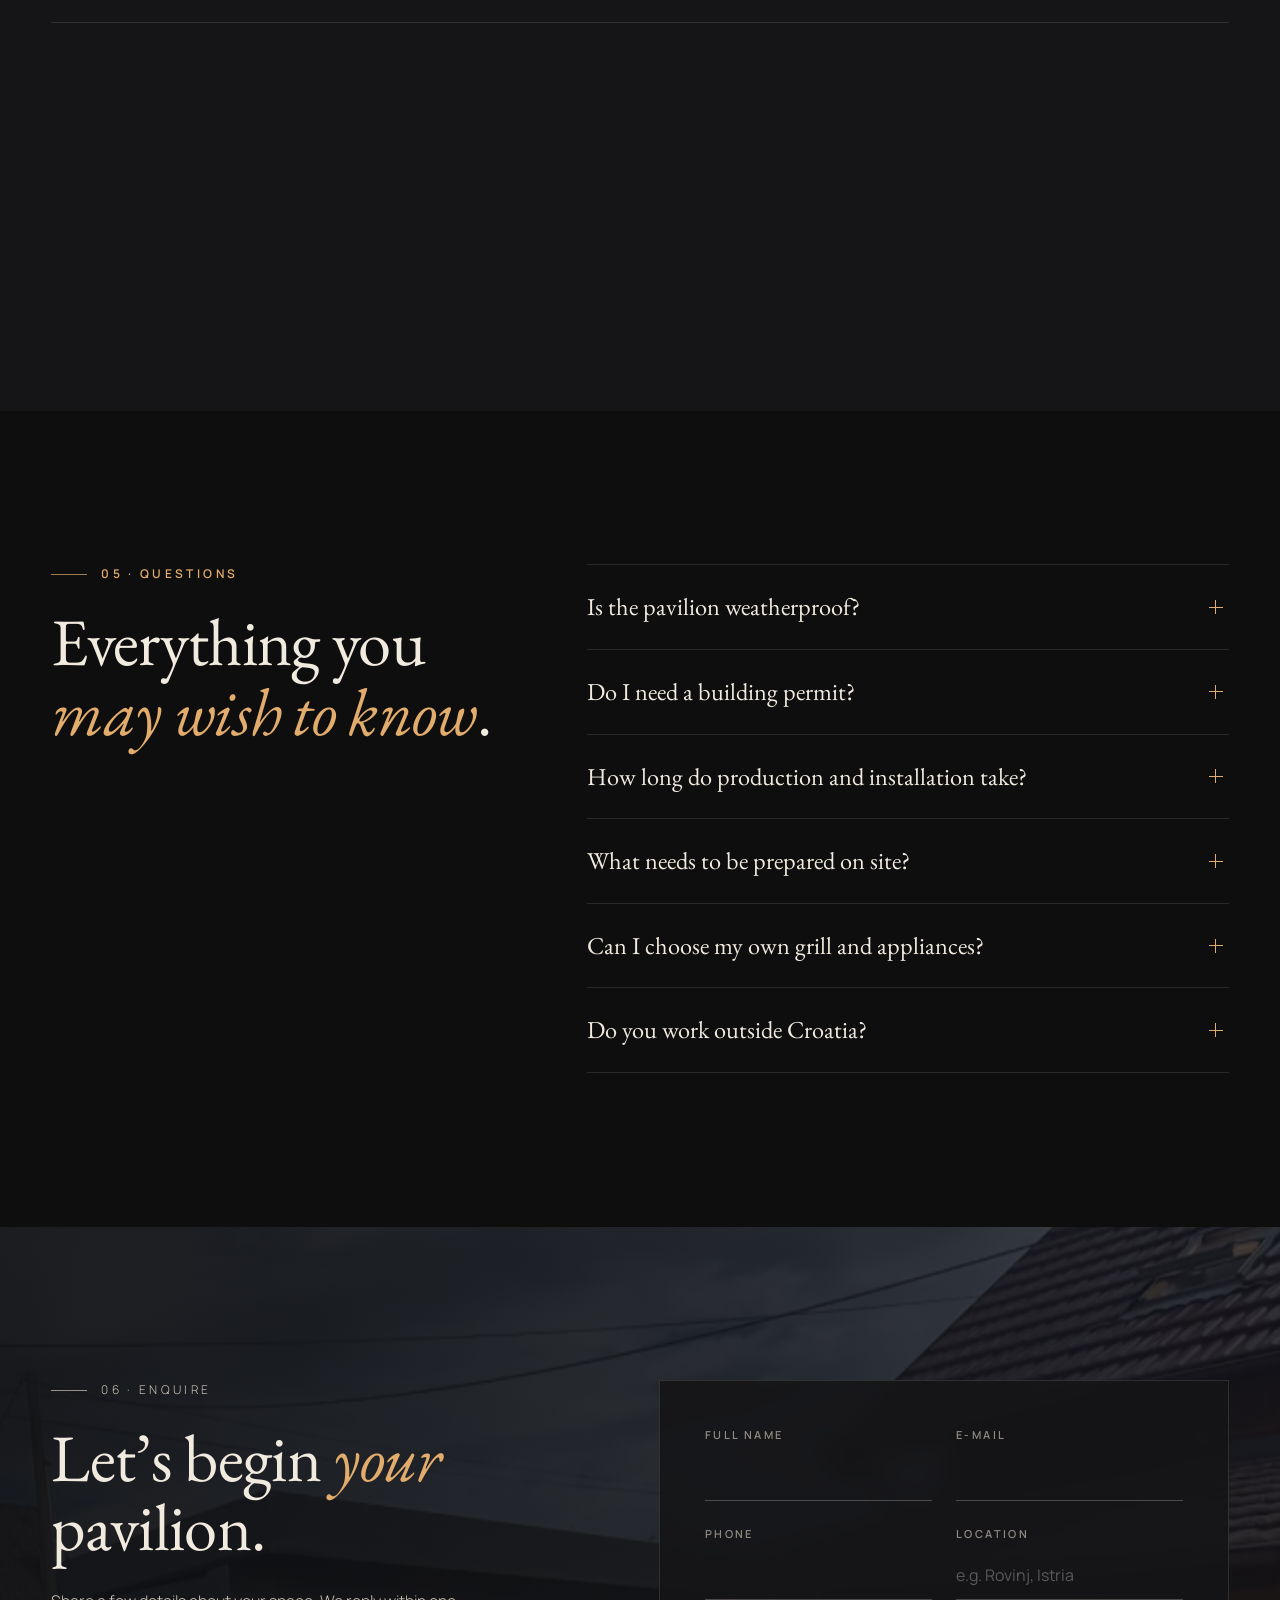
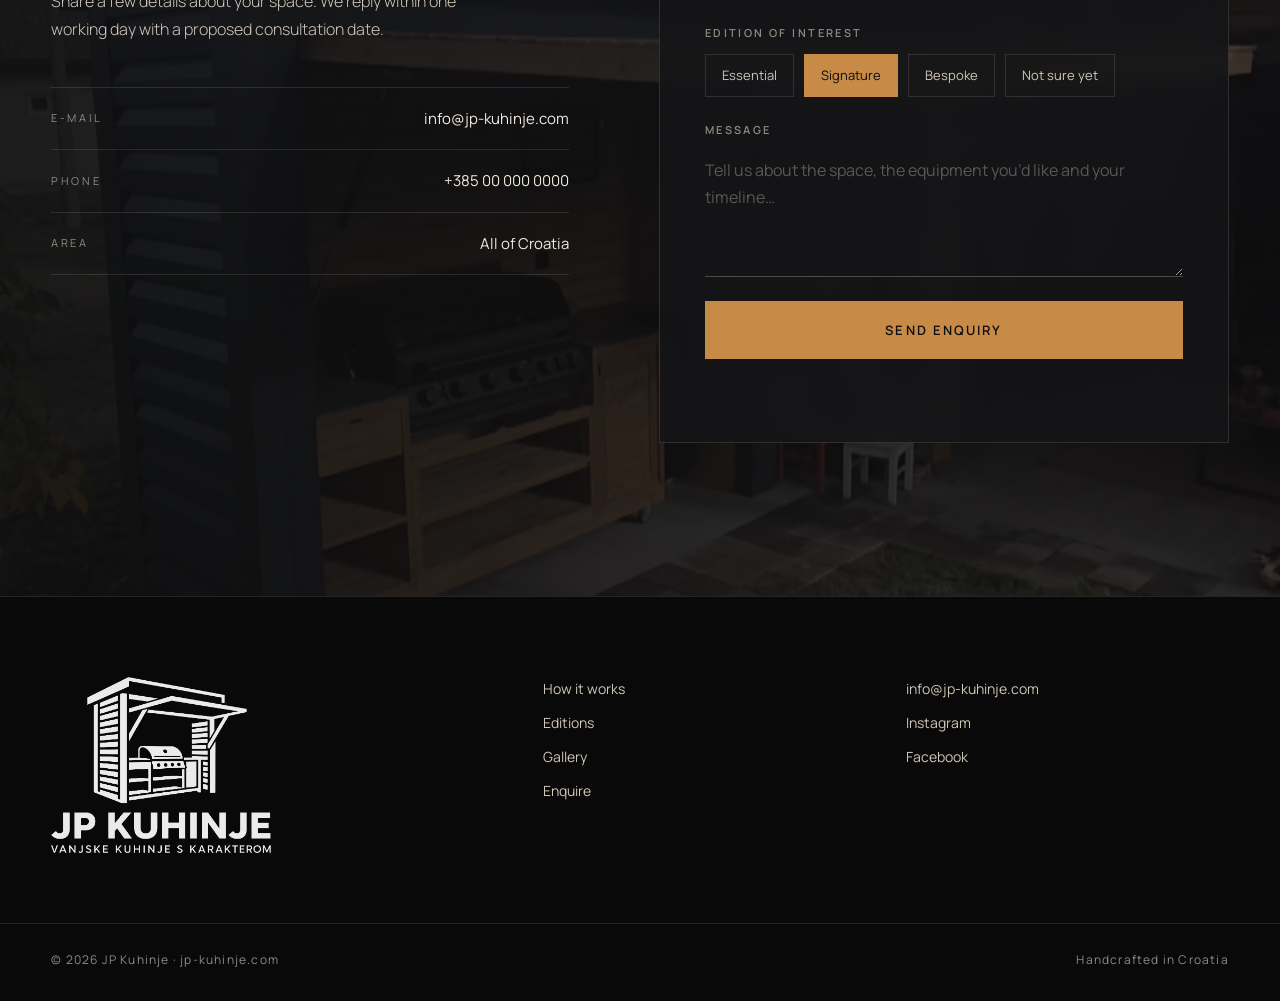
==== commit 91e723ce: "Remove em dashes from all site copy Co-Authored-By: Claude Opus 5.5 <noreply@anthropic.com> Claude-S" ====
--- a/index.html
+++ b/index.html
@@ -3,13 +3,13 @@
 <head>
 <meta charset="utf-8">
 <meta name="viewport" content="width=device-width, initial-scale=1">
-<title>JP Kuhinje — Vanjske kuhinje s karakterom</title>
-<meta name="description" content="Luksuzni vanjski kuhinjski paviljoni po mjeri za vile i privatne rezidencije. Antracit aluminij, prirodno drvo i premium roštilj — zatvoreno elegantno, otvoreno u jednom pokretu.">
+<title>JP Kuhinje | Vanjske kuhinje s karakterom</title>
+<meta name="description" content="Luksuzni vanjski kuhinjski paviljoni po mjeri za vile i privatne rezidencije. Antracit aluminij, prirodno drvo i premium roštilj. Zatvoreno elegantno, otvoreno u jednom pokretu.">
 <link rel="canonical" href="https://jp-kuhinje.com/">
 <meta name="theme-color" content="#0e0e0f">
 <meta property="og:type" content="website">
 <meta property="og:url" content="https://jp-kuhinje.com/">
-<meta property="og:title" content="JP Kuhinje — Vanjske kuhinje s karakterom">
+<meta property="og:title" content="JP Kuhinje | Vanjske kuhinje s karakterom">
 <meta property="og:description" content="Vanjski kuhinjski paviljoni po mjeri za vile i rezidencije.">
 <meta property="og:image" content="https://jp-kuhinje.com/assets/img/og.jpg">
 <meta property="og:locale" content="hr_HR">
@@ -43,7 +43,7 @@
 <!-- ============ HEADER ============ -->
 <header class="nav" id="top">
   <div class="nav__inner">
-    <a href="#top" class="brand" aria-label="JP Kuhinje — početna">
+    <a href="#top" class="brand" aria-label="JP Kuhinje, početna">
       <img src="assets/img/logo-icon.png" alt="" width="44" height="35">
       <span class="brand__name">JP KUHINJE</span>
     </a>
@@ -86,8 +86,8 @@
       <span data-l="en">The outdoor kitchen<br><em>with character.</em></span>
     </h1>
     <p class="hero__lead reveal">
-      <span data-l="hr">Zatvoren, to je elegantan arhitektonski volumen u antracitu i drvu. Jednim pokretom postaje potpuno opremljena kuhinja s nadstrešnicom — za večeri koje se pamte u vrtu vaše vile.</span>
-      <span data-l="en">Closed, it is a sculpted volume of anthracite and natural timber. One movement turns it into a fully equipped kitchen with its own canopy — made for long evenings in the garden of your villa.</span>
+      <span data-l="hr">Zatvoren, to je elegantan arhitektonski volumen u antracitu i drvu. Jednim pokretom postaje potpuno opremljena kuhinja s nadstrešnicom, za večeri koje se pamte u vrtu vaše vile.</span>
+      <span data-l="en">Closed, it is a sculpted volume of anthracite and natural timber. One movement turns it into a fully equipped kitchen with its own canopy, made for long evenings in the garden of your villa.</span>
     </p>
     <div class="hero__actions reveal">
       <a href="#upit" class="btn btn--wood"><span data-l="hr">Rezervirajte konzultacije</span><span data-l="en">Book a consultation</span></a>
@@ -115,7 +115,7 @@
       <button class="phone__play" type="button" aria-label="Pokreni video"><svg viewBox="0 0 24 24" width="22" height="22" aria-hidden="true"><path d="M8 5v14l11-7z" fill="currentColor"/></svg></button>
     </div>
     <div class="reveal-sec__copy">
-      <p class="eyebrow reveal"><span data-l="hr">01 — Kako radi</span><span data-l="en">01 — How it works</span></p>
+      <p class="eyebrow reveal"><span data-l="hr">01 · Kako radi</span><span data-l="en">01 · How it works</span></p>
       <h2 class="display reveal"><span data-l="hr">Od skulpture do kuhinje<br><em>u sedam sekundi.</em></span><span data-l="en">From sculpture to kitchen<br><em>in seven seconds.</em></span></h2>
       <ol class="steps">
         <li class="reveal">
@@ -126,7 +126,7 @@
         <li class="reveal">
           <span class="steps__n">II</span>
           <div><h3><span data-l="hr">Podignite</span><span data-l="en">Lift</span></h3>
-          <p><span data-l="hr">Plinski amortizeri preuzimaju težinu — krilo se podiže lagano, jednom rukom, bez alata i bez napora.</span><span data-l="en">Gas struts carry the weight — the wing rises effortlessly with one hand, no tools, no strain.</span></p></div>
+          <p><span data-l="hr">Plinski amortizeri preuzimaju težinu, pa se krilo podiže lagano, jednom rukom, bez alata i bez napora.</span><span data-l="en">Gas struts carry the weight, so the wing rises effortlessly with one hand, no tools, no strain.</span></p></div>
         </li>
         <li class="reveal">
           <span class="steps__n">III</span>
@@ -142,9 +142,9 @@
 <section class="editions" id="izvedbe">
   <div class="wrap">
     <div class="section-head section-head--center">
-      <p class="eyebrow reveal"><span data-l="hr">02 — Izvedbe</span><span data-l="en">02 — Editions</span></p>
+      <p class="eyebrow reveal"><span data-l="hr">02 · Izvedbe</span><span data-l="en">02 · Editions</span></p>
       <h2 class="display reveal"><span data-l="hr">Tri izvedbe. <em>Beskonačno</em> mogućnosti.</span><span data-l="en">Three editions. <em>Endless</em> possibilities.</span></h2>
-      <p class="section-head__lead reveal"><span data-l="hr">Svaki paviljon izrađujemo prema vašem prostoru i načinu života. Izvedbe su polazišna točka — konačni oblik nastaje zajedno s vama.</span><span data-l="en">Every pavilion is built around your space and the way you live. The editions are a starting point — the final form is shaped together with you.</span></p>
+      <p class="section-head__lead reveal"><span data-l="hr">Svaki paviljon izrađujemo prema vašem prostoru i načinu života. Izvedbe su polazišna točka, a konačni oblik nastaje zajedno s vama.</span><span data-l="en">Every pavilion is built around your space and the way you live. The editions are a starting point; the final form is shaped together with you.</span></p>
     </div>
     <div class="cards">
       <article class="card reveal">
@@ -162,7 +162,7 @@
       <article class="card card--featured reveal">
         <p class="card__tag">Signature</p>
         <h3><span data-l="hr">Potpuna vanjska kuhinja</span><span data-l="en">The complete outdoor kitchen</span></h3>
-        <p class="card__desc"><span data-l="hr">Naš najtraženiji paviljon — kao na fotografijama.</span><span data-l="en">Our most requested pavilion — as pictured.</span></p>
+        <p class="card__desc"><span data-l="hr">Naš najtraženiji paviljon, kao na fotografijama.</span><span data-l="en">Our most requested pavilion, as pictured.</span></p>
         <ul>
           <li><span data-l="hr">Sve iz izvedbe Essential</span><span data-l="en">Everything in Essential</span></li>
           <li><span data-l="hr">Drvena unutarnja obloga i strop</span><span data-l="en">Timber interior cladding and ceiling</span></li>
@@ -192,13 +192,13 @@
 <section class="gallery" id="galerija">
   <div class="wrap">
     <div class="section-head">
-      <p class="eyebrow reveal"><span data-l="hr">03 — Galerija</span><span data-l="en">03 — Gallery</span></p>
+      <p class="eyebrow reveal"><span data-l="hr">03 · Galerija</span><span data-l="en">03 · Gallery</span></p>
       <h2 class="display reveal"><span data-l="hr">Zatvoreno. <em>Otvoreno.</em> Okupljeno.</span><span data-l="en">Closed. <em>Open.</em> Gathered.</span></h2>
     </div>
     <div class="gal">
       <button class="gal__item gal__item--tall reveal" data-full="assets/img/pavilion-open.webp"><img src="assets/img/pavilion-open.webp" alt="Otvoreni paviljon uz kuću" loading="lazy"></button>
-      <button class="gal__item reveal" data-full="assets/img/closed-front.webp"><img src="assets/img/closed-front.webp" alt="Zatvoreni paviljon — pogled sprijeda" loading="lazy"></button>
-      <button class="gal__item reveal" data-full="assets/img/closed-side.webp"><img src="assets/img/closed-side.webp" alt="Zatvoreni paviljon — bočni pogled na lamele" loading="lazy"></button>
+      <button class="gal__item reveal" data-full="assets/img/closed-front.webp"><img src="assets/img/closed-front.webp" alt="Zatvoreni paviljon, pogled sprijeda" loading="lazy"></button>
+      <button class="gal__item reveal" data-full="assets/img/closed-side.webp"><img src="assets/img/closed-side.webp" alt="Zatvoreni paviljon, bočni pogled na lamele" loading="lazy"></button>
       <button class="gal__item reveal" data-full="assets/img/interior-grill.webp"><img src="assets/img/interior-grill.webp" alt="Roštilj u upotrebi pod drvenom nadstrešnicom" loading="lazy"></button>
       <button class="gal__item reveal" data-full="assets/img/interior-closed.webp"><img src="assets/img/interior-closed.webp" alt="Unutrašnjost s posuđem, čašama i hladnjakom" loading="lazy"></button>
     </div>
@@ -209,13 +209,13 @@
 <section class="process" id="proces">
   <div class="wrap">
     <div class="section-head section-head--center">
-      <p class="eyebrow reveal"><span data-l="hr">04 — Proces</span><span data-l="en">04 — Process</span></p>
+      <p class="eyebrow reveal"><span data-l="hr">04 · Proces</span><span data-l="en">04 · Process</span></p>
       <h2 class="display reveal"><span data-l="hr">Od prvog razgovora <em>do prve večeri</em>.</span><span data-l="en">From the first conversation <em>to the first evening</em>.</span></h2>
     </div>
     <div class="timeline">
       <div class="tl reveal"><span class="tl__n">01</span><h3><span data-l="hr">Konzultacije</span><span data-l="en">Consultation</span></h3><p><span data-l="hr">Dolazimo na lokaciju, upoznajemo prostor, vaše navike i arhitekturu vile.</span><span data-l="en">We visit your property to understand the space, your habits and the villa’s architecture.</span></p></div>
       <div class="tl reveal"><span class="tl__n">02</span><h3><span data-l="hr">Projekt</span><span data-l="en">Design</span></h3><p><span data-l="hr">Izrađujemo prijedlog s dimenzijama, materijalima, opremom i preciznom ponudom.</span><span data-l="en">We prepare a proposal with dimensions, materials, equipment and a precise quote.</span></p></div>
-      <div class="tl reveal"><span class="tl__n">03</span><h3><span data-l="hr">Ručna izrada</span><span data-l="en">Handcrafting</span></h3><p><span data-l="hr">Konstrukcija, obloge i namještaj nastaju u našoj radionici — detalj po detalj.</span><span data-l="en">Frame, cladding and furniture are made in our workshop — detail by detail.</span></p></div>
+      <div class="tl reveal"><span class="tl__n">03</span><h3><span data-l="hr">Ručna izrada</span><span data-l="en">Handcrafting</span></h3><p><span data-l="hr">Konstrukcija, obloge i namještaj nastaju u našoj radionici, detalj po detalj.</span><span data-l="en">Frame, cladding and furniture are made in our workshop, detail by detail.</span></p></div>
       <div class="tl reveal"><span class="tl__n">04</span><h3><span data-l="hr">Montaža i predaja</span><span data-l="en">Installation &amp; handover</span></h3><p><span data-l="hr">Postavljamo paviljon, spajamo instalacije i predajemo ga spremnog za prvu vatru.</span><span data-l="en">We install the pavilion, connect services and hand it over ready for the first fire.</span></p></div>
     </div>
   </div>
@@ -225,22 +225,22 @@
 <section class="faq">
   <div class="wrap faq__grid">
     <div class="section-head">
-      <p class="eyebrow reveal"><span data-l="hr">05 — Pitanja</span><span data-l="en">05 — Questions</span></p>
+      <p class="eyebrow reveal"><span data-l="hr">05 · Pitanja</span><span data-l="en">05 · Questions</span></p>
       <h2 class="display reveal"><span data-l="hr">Sve što biste <em>željeli znati</em>.</span><span data-l="en">Everything you <em>may wish to know</em>.</span></h2>
     </div>
     <div class="faq__list">
       <details class="reveal"><summary><span data-l="hr">Je li paviljon otporan na vremenske uvjete?</span><span data-l="en">Is the pavilion weatherproof?</span></summary>
-        <p><span data-l="hr">Da. Aluminijska obloga, ravni krov s okapnicom i zaštićeno drvo projektirani su za cjelogodišnji boravak na otvorenom — od jadranskog sunca do kontinentalne zime. Zatvoren, paviljon štiti svu opremu unutar sebe.</span><span data-l="en">Yes. The aluminium cladding, flat roof with drip edge and treated timber are designed to live outdoors all year round — from Adriatic sun to continental winter. Closed, the pavilion protects everything inside.</span></p></details>
+        <p><span data-l="hr">Da. Aluminijska obloga, ravni krov s okapnicom i zaštićeno drvo projektirani su za cjelogodišnji boravak na otvorenom, od jadranskog sunca do kontinentalne zime. Zatvoren, paviljon štiti svu opremu unutar sebe.</span><span data-l="en">Yes. The aluminium cladding, flat roof with drip edge and treated timber are designed to live outdoors all year round, from Adriatic sun to continental winter. Closed, the pavilion protects everything inside.</span></p></details>
       <details class="reveal"><summary><span data-l="hr">Trebam li građevinsku dozvolu?</span><span data-l="en">Do I need a building permit?</span></summary>
         <p><span data-l="hr">To ovisi o dimenzijama i lokalnim propisima. Tijekom konzultacija provjerit ćemo uvjete za vašu lokaciju i, po potrebi, surađivati s vašim arhitektom.</span><span data-l="en">That depends on the size and local regulations. During the consultation we check the requirements for your property and, where needed, coordinate with your architect.</span></p></details>
       <details class="reveal"><summary><span data-l="hr">Koliko traje izrada i montaža?</span><span data-l="en">How long do production and installation take?</span></summary>
         <p><span data-l="hr">Rok ovisi o izvedbi i opremi. Točan termin dobit ćete uz ponudu, a montaža na lokaciji u pravilu je gotova u kratkom roku jer paviljon pripremamo u radionici.</span><span data-l="en">Lead time depends on the edition and equipment. You receive an exact timeline with the quote; on-site installation is quick because the pavilion is prepared in our workshop.</span></p></details>
       <details class="reveal"><summary><span data-l="hr">Što je potrebno pripremiti na lokaciji?</span><span data-l="en">What needs to be prepared on site?</span></summary>
-        <p><span data-l="hr">Ravna, nosiva podloga (betonska ploča ili popločenje) i priključak struje. Ako želite sudoper, i priključak vode. Sve ćemo dogovoriti unaprijed.</span><span data-l="en">A level, load-bearing base (concrete slab or paving) and a power supply — plus water if you would like a sink. We agree everything in advance.</span></p></details>
+        <p><span data-l="hr">Ravna, nosiva podloga (betonska ploča ili popločenje) i priključak struje. Ako želite sudoper, i priključak vode. Sve ćemo dogovoriti unaprijed.</span><span data-l="en">A level, load-bearing base (concrete slab or paving) and a power supply, plus water if you would like a sink. We agree everything in advance.</span></p></details>
       <details class="reveal"><summary><span data-l="hr">Mogu li odabrati vlastiti roštilj i opremu?</span><span data-l="en">Can I choose my own grill and appliances?</span></summary>
-        <p><span data-l="hr">Naravno. Paviljon prilagođavamo roštilju, hladnjaku i ostaloj opremi po vašem izboru ili vam preporučujemo provjerene modele.</span><span data-l="en">Of course. We build the pavilion around the grill, fridge and appliances of your choice — or recommend proven models.</span></p></details>
+        <p><span data-l="hr">Naravno. Paviljon prilagođavamo roštilju, hladnjaku i ostaloj opremi po vašem izboru ili vam preporučujemo provjerene modele.</span><span data-l="en">Of course. We build the pavilion around the grill, fridge and appliances of your choice, or recommend proven models.</span></p></details>
       <details class="reveal"><summary><span data-l="hr">Radite li izvan Hrvatske?</span><span data-l="en">Do you work outside Croatia?</span></summary>
-        <p><span data-l="hr">Radimo diljem Hrvatske, od kontinenta do obale i otoka. Za projekte u inozemstvu javite nam se s lokacijom — rado ćemo razmotriti mogućnosti.</span><span data-l="en">We work throughout Croatia, from the mainland to the coast and islands. For projects abroad, send us your location and we will gladly look at the options.</span></p></details>
+        <p><span data-l="hr">Radimo diljem Hrvatske, od kontinenta do obale i otoka. Za projekte u inozemstvu javite nam se s lokacijom i rado ćemo razmotriti mogućnosti.</span><span data-l="en">We work throughout Croatia, from the mainland to the coast and islands. For projects abroad, send us your location and we will gladly look at the options.</span></p></details>
     </div>
   </div>
 </section>
@@ -251,7 +251,7 @@
   <div class="contact__shade"></div>
   <div class="wrap contact__grid">
     <div class="contact__copy">
-      <p class="eyebrow reveal"><span data-l="hr">06 — Upit</span><span data-l="en">06 — Enquire</span></p>
+      <p class="eyebrow reveal"><span data-l="hr">06 · Upit</span><span data-l="en">06 · Enquire</span></p>
       <h2 class="display reveal"><span data-l="hr">Započnimo s <em>vašim</em> paviljonom.</span><span data-l="en">Let’s begin <em>your</em> pavilion.</span></h2>
       <p class="reveal"><span data-l="hr">Pošaljite nam nekoliko detalja o prostoru. Javljamo se unutar jednog radnog dana s prijedlogom termina za konzultacije.</span><span data-l="en">Share a few details about your space. We reply within one working day with a proposed consultation date.</span></p>
       <ul class="contact__info reveal">
@@ -289,7 +289,7 @@
 <footer class="footer">
   <div class="wrap footer__grid">
     <div>
-      <img src="assets/img/logo-full.png" alt="JP Kuhinje — Vanjske kuhinje s karakterom" class="footer__logo" width="220">
+      <img src="assets/img/logo-full.png" alt="JP Kuhinje | Vanjske kuhinje s karakterom" class="footer__logo" width="220">
     </div>
     <nav aria-label="Footer">
       <a href="#kako-radi"><span data-l="hr">Kako radi</span><span data-l="en">How it works</span></a>
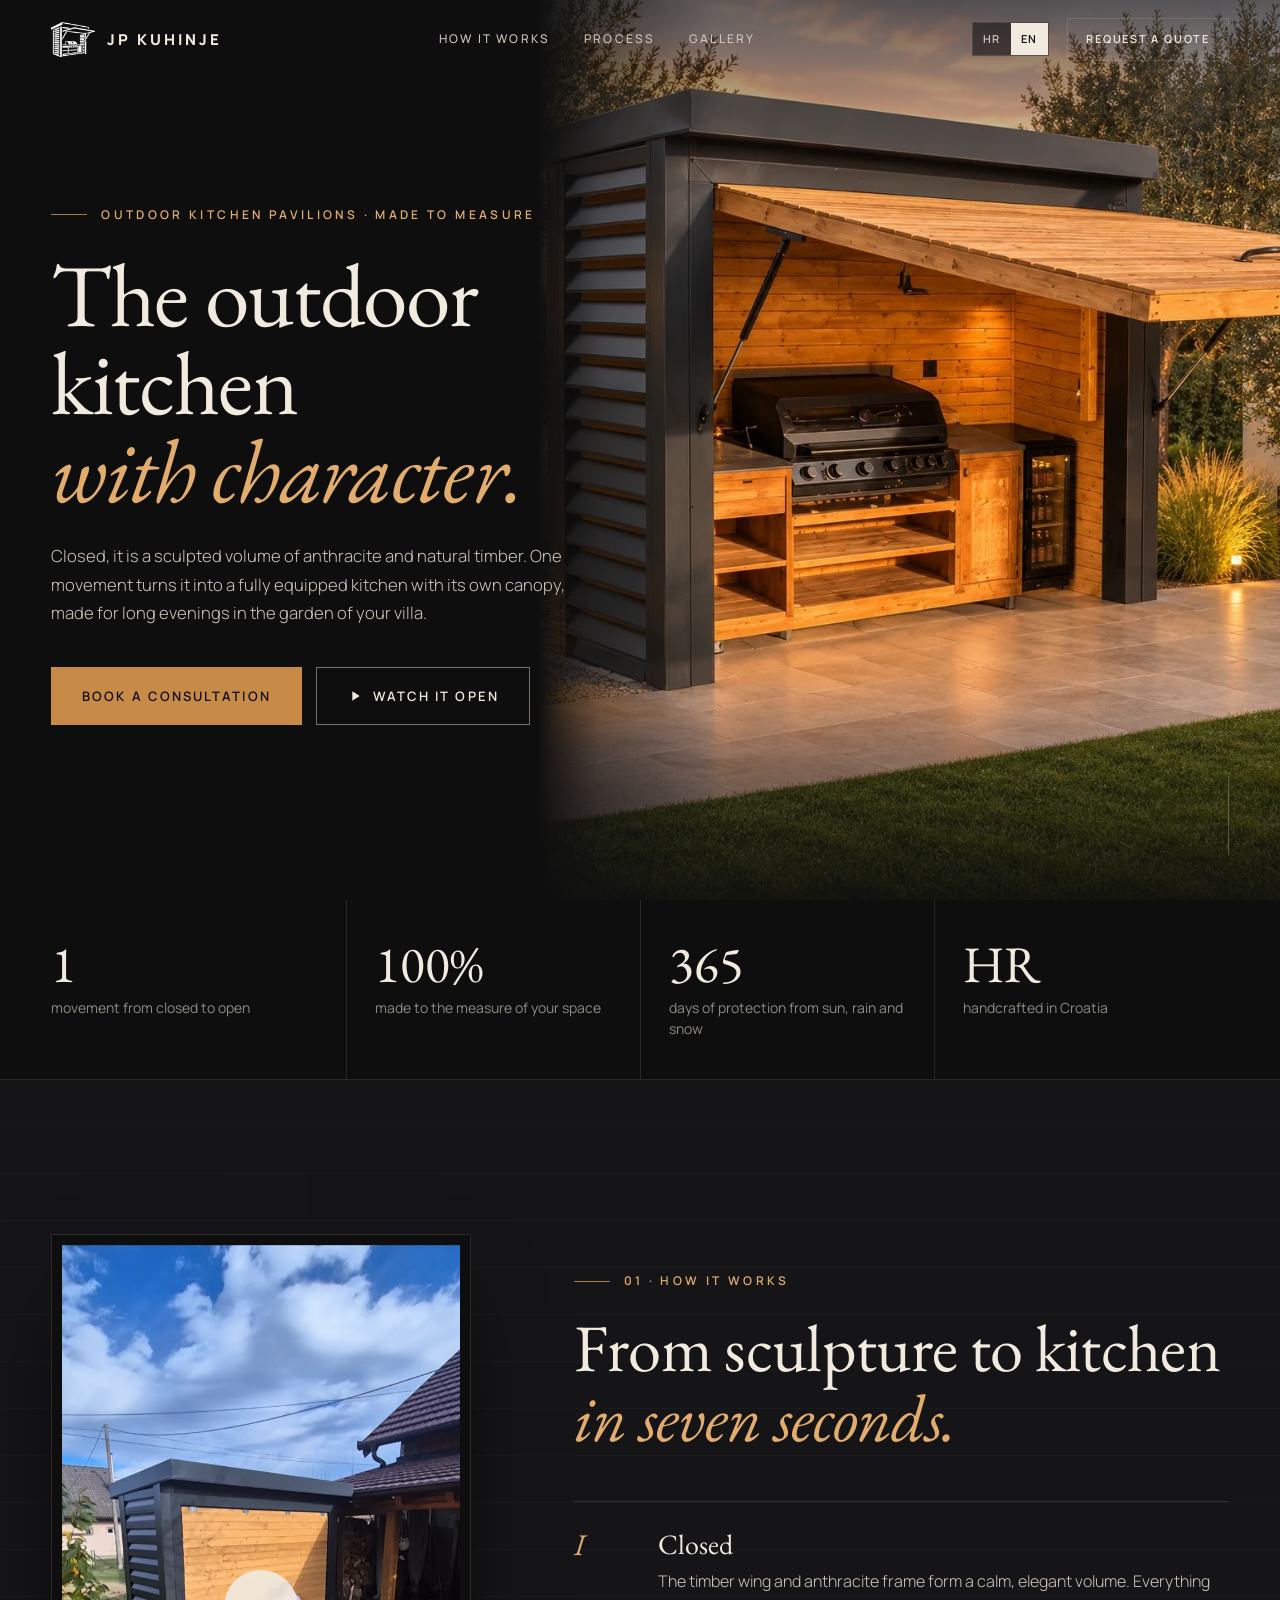
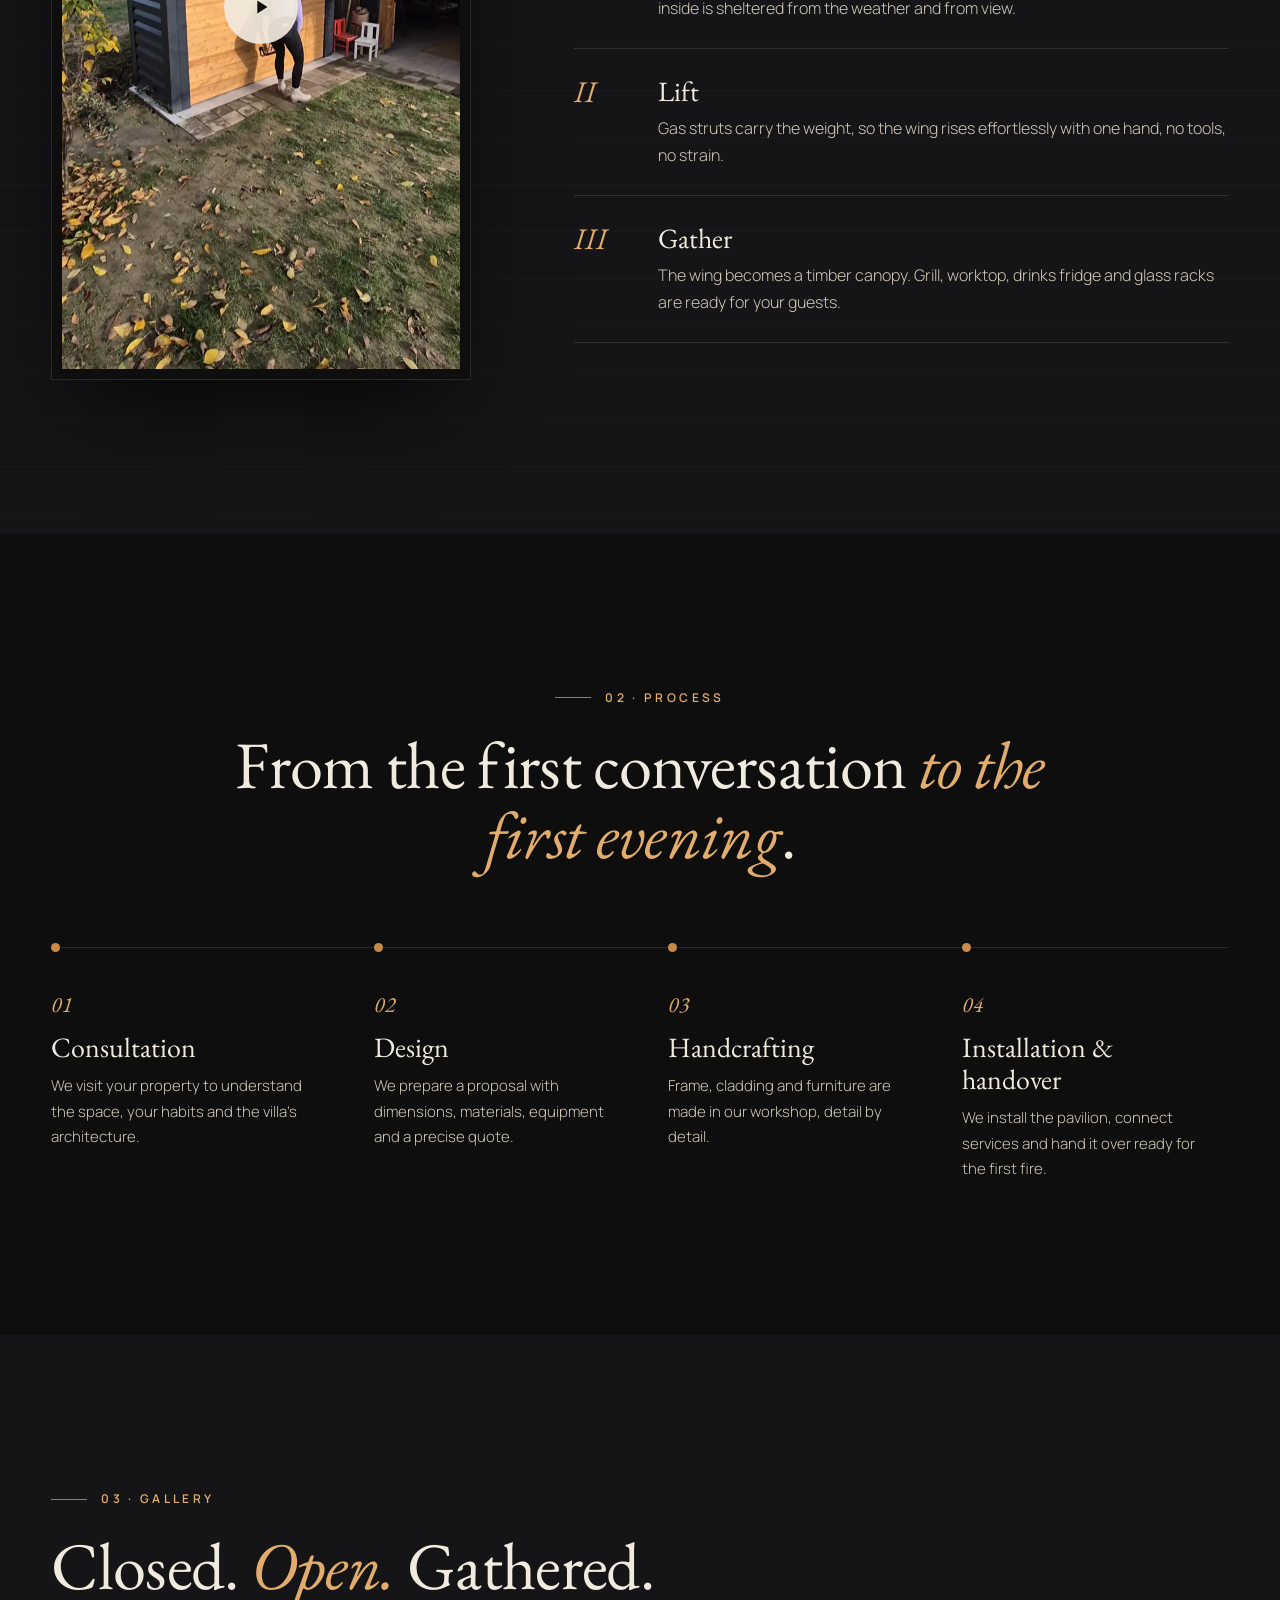
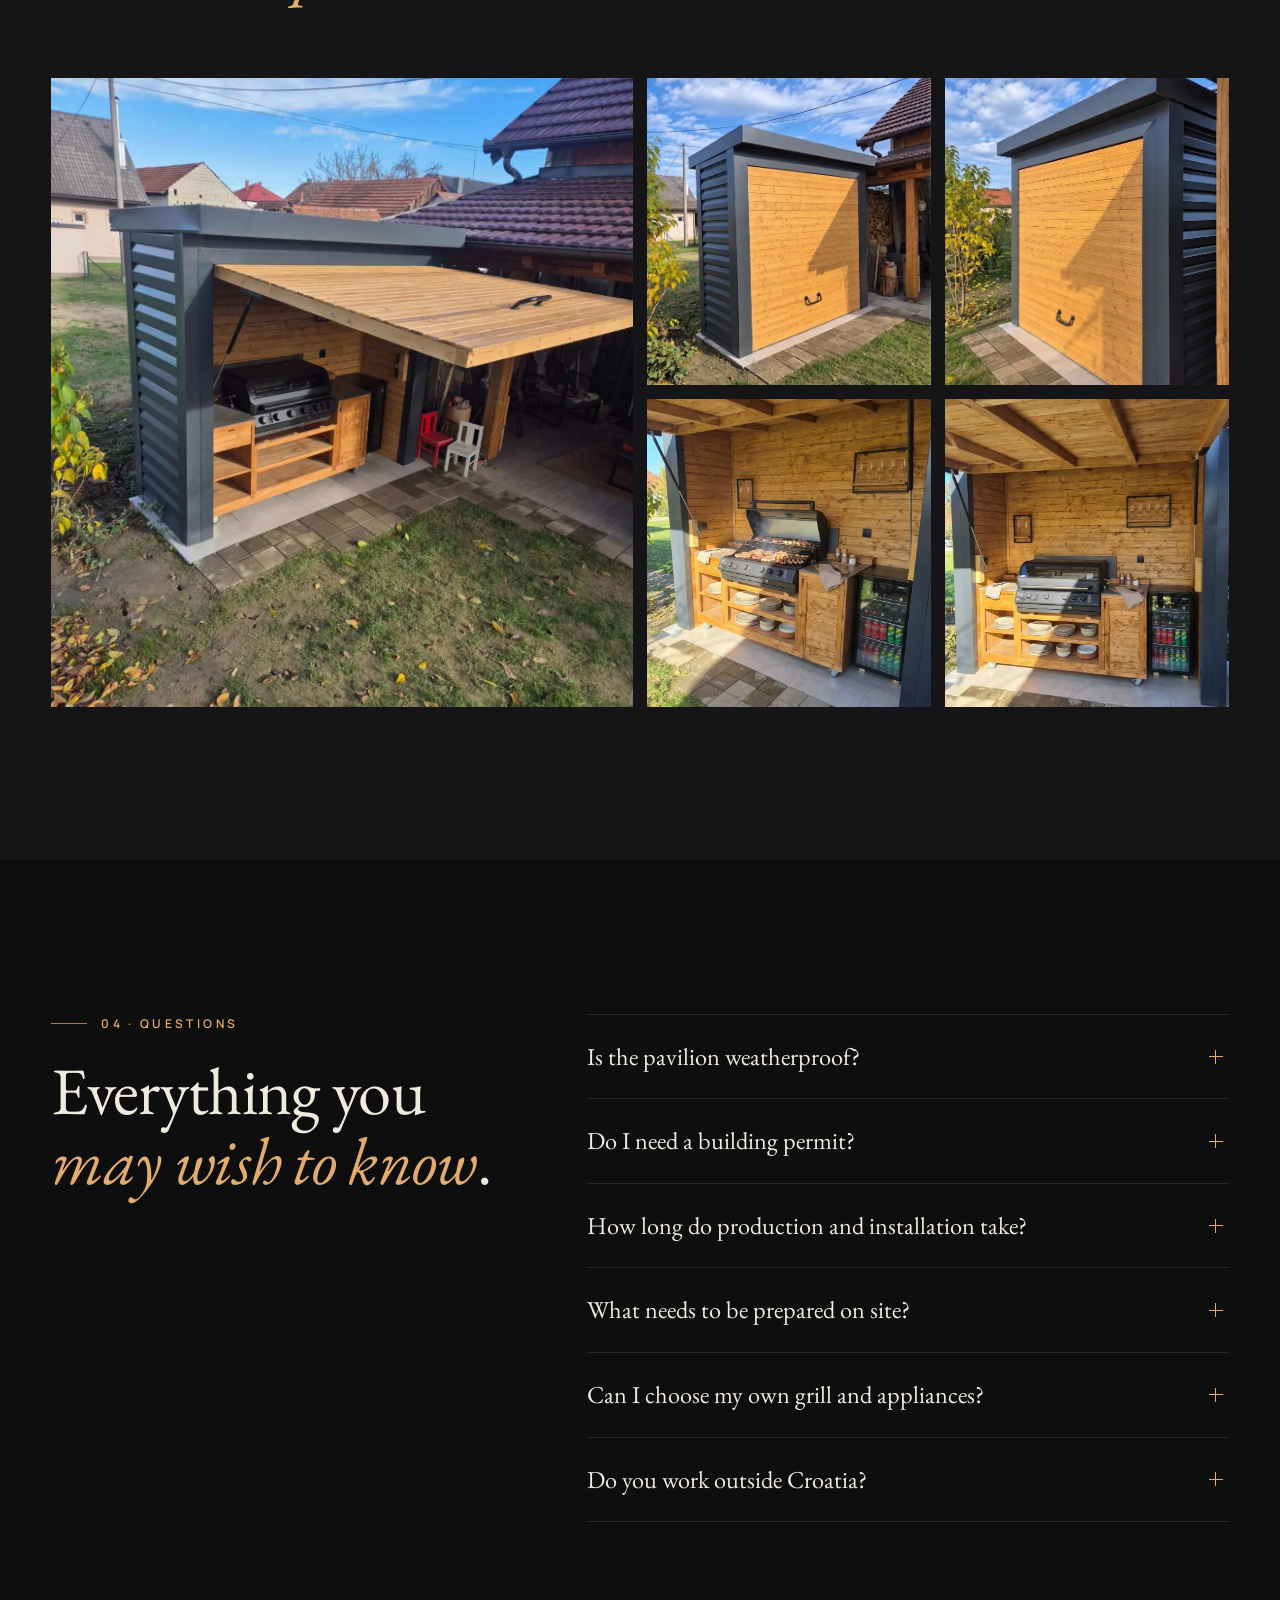
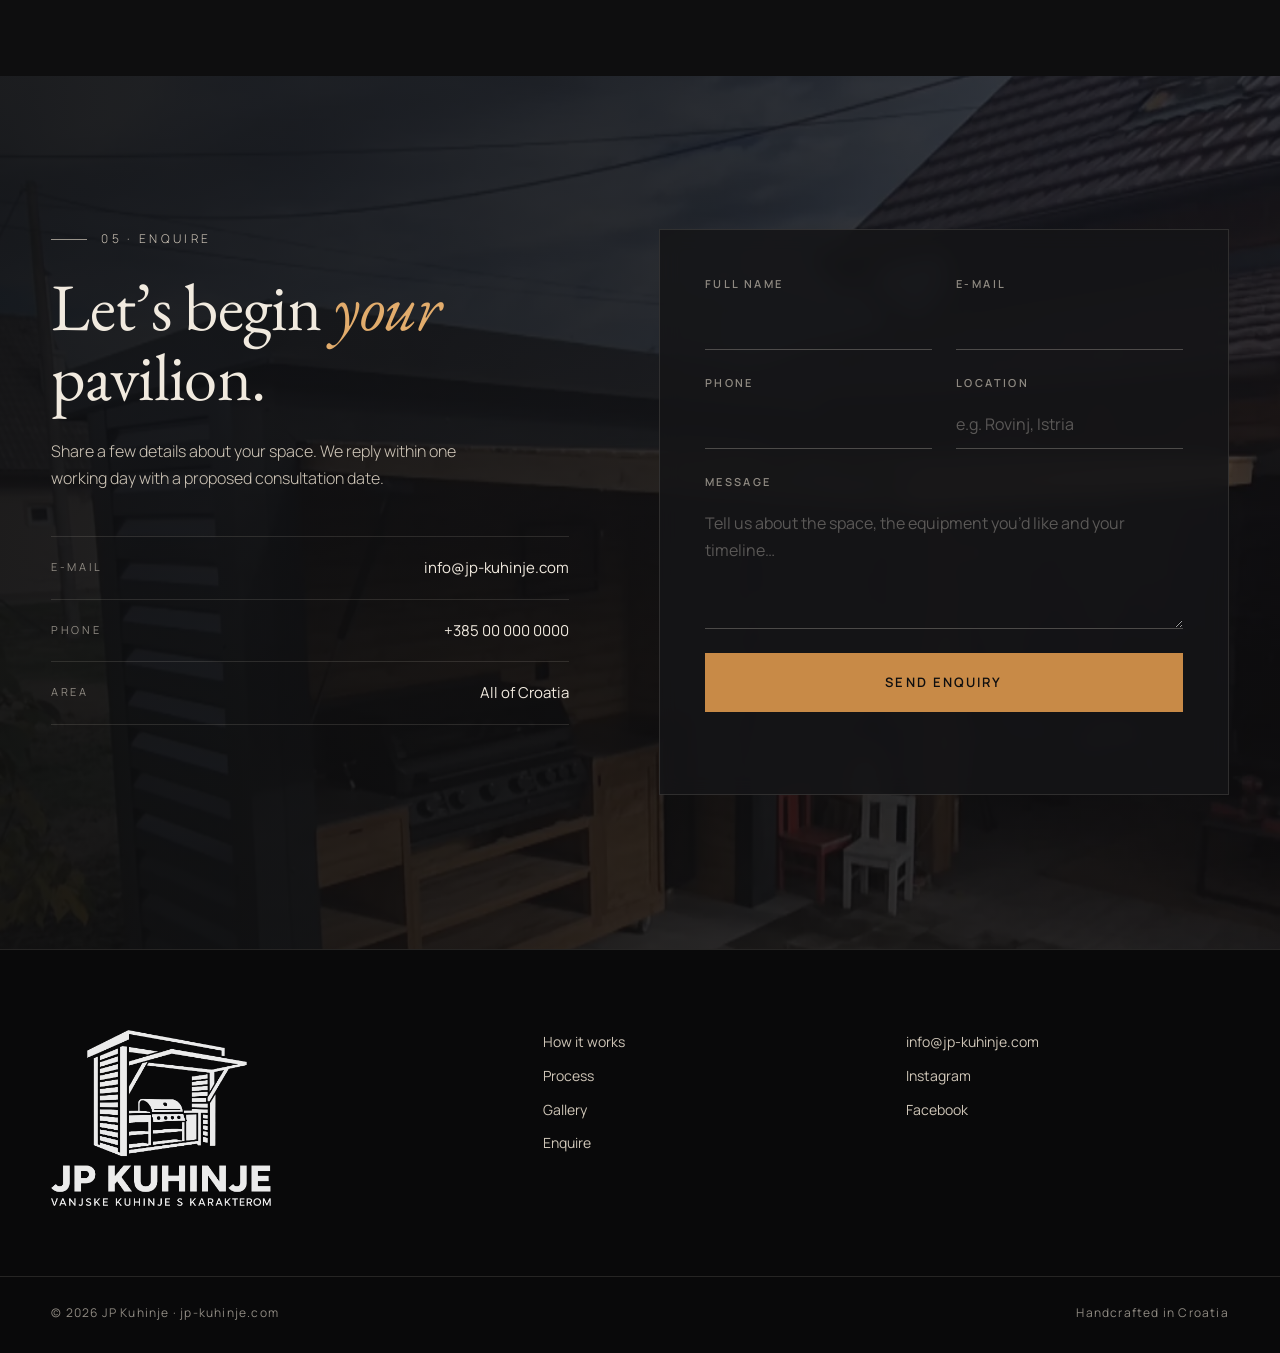
==== commit bfc5d0ce: "Remove Editions section, move Process under How it works Also drop the edition picker from the enqui" ====
--- a/index.html
+++ b/index.html
@@ -49,9 +49,8 @@
     </a>
     <nav class="nav__links" aria-label="Glavna navigacija">
       <a href="#kako-radi"><span data-l="hr">Kako radi</span><span data-l="en">How it works</span></a>
-      <a href="#izvedbe"><span data-l="hr">Izvedbe</span><span data-l="en">Editions</span></a>
+      <a href="#proces"><span data-l="hr">Proces</span><span data-l="en">Process</span></a>
       <a href="#galerija"><span data-l="hr">Galerija</span><span data-l="en">Gallery</span></a>
-      <a href="#proces"><span data-l="hr">Proces</span><span data-l="en">Process</span></a>
     </nav>
     <div class="nav__right">
       <div class="lang" role="group" aria-label="Jezik / Language">
@@ -64,9 +63,8 @@
   </div>
   <div class="mobile-menu" id="mobile-menu" hidden>
     <a href="#kako-radi"><span data-l="hr">Kako radi</span><span data-l="en">How it works</span></a>
-    <a href="#izvedbe"><span data-l="hr">Izvedbe</span><span data-l="en">Editions</span></a>
+    <a href="#proces"><span data-l="hr">Proces</span><span data-l="en">Process</span></a>
     <a href="#galerija"><span data-l="hr">Galerija</span><span data-l="en">Gallery</span></a>
-    <a href="#proces"><span data-l="hr">Proces</span><span data-l="en">Process</span></a>
     <a href="#upit" class="btn btn--wood"><span data-l="hr">Zatražite ponudu</span><span data-l="en">Request a quote</span></a>
   </div>
 </header>
@@ -138,52 +136,18 @@
   </div>
 </section>
 
-<!-- ============ EDITIONS ============ -->
-<section class="editions" id="izvedbe">
+<!-- ============ PROCESS ============ -->
+<section class="process" id="proces">
   <div class="wrap">
     <div class="section-head section-head--center">
-      <p class="eyebrow reveal"><span data-l="hr">02 · Izvedbe</span><span data-l="en">02 · Editions</span></p>
-      <h2 class="display reveal"><span data-l="hr">Tri izvedbe. <em>Beskonačno</em> mogućnosti.</span><span data-l="en">Three editions. <em>Endless</em> possibilities.</span></h2>
-      <p class="section-head__lead reveal"><span data-l="hr">Svaki paviljon izrađujemo prema vašem prostoru i načinu života. Izvedbe su polazišna točka, a konačni oblik nastaje zajedno s vama.</span><span data-l="en">Every pavilion is built around your space and the way you live. The editions are a starting point; the final form is shaped together with you.</span></p>
-    </div>
-    <div class="cards">
-      <article class="card reveal">
-        <p class="card__tag">Essential</p>
-        <h3><span data-l="hr">Kompaktni paviljon</span><span data-l="en">The compact pavilion</span></h3>
-        <p class="card__desc"><span data-l="hr">Čista forma za manje vrtove i terase.</span><span data-l="en">A pure form for smaller gardens and terraces.</span></p>
-        <ul>
-          <li><span data-l="hr">Antracit aluminijski okvir i lamele</span><span data-l="en">Anthracite aluminium frame and louvres</span></li>
-          <li><span data-l="hr">Drveno podizno krilo s amortizerima</span><span data-l="en">Timber lifting wing on gas struts</span></li>
-          <li><span data-l="hr">Ugradnja plinskog roštilja</span><span data-l="en">Gas grill integration</span></li>
-          <li><span data-l="hr">Radna ploča i otvorene police</span><span data-l="en">Worktop and open shelving</span></li>
-        </ul>
-        <a href="#upit" class="card__link" data-edition="Essential"><span data-l="hr">Cijena na upit</span><span data-l="en">Price on request</span> →</a>
-      </article>
-      <article class="card card--featured reveal">
-        <p class="card__tag">Signature</p>
-        <h3><span data-l="hr">Potpuna vanjska kuhinja</span><span data-l="en">The complete outdoor kitchen</span></h3>
-        <p class="card__desc"><span data-l="hr">Naš najtraženiji paviljon, kao na fotografijama.</span><span data-l="en">Our most requested pavilion, as pictured.</span></p>
-        <ul>
-          <li><span data-l="hr">Sve iz izvedbe Essential</span><span data-l="en">Everything in Essential</span></li>
-          <li><span data-l="hr">Drvena unutarnja obloga i strop</span><span data-l="en">Timber interior cladding and ceiling</span></li>
-          <li><span data-l="hr">Modularni ormarići na kotačima</span><span data-l="en">Modular cabinets on castors</span></li>
-          <li><span data-l="hr">Hladnjak za piće i stalci za čaše</span><span data-l="en">Drinks fridge and glass racks</span></li>
-          <li><span data-l="hr">Elektroinstalacija i rasvjeta</span><span data-l="en">Electrics and lighting</span></li>
-        </ul>
-        <a href="#upit" class="card__link" data-edition="Signature"><span data-l="hr">Cijena na upit</span><span data-l="en">Price on request</span> →</a>
-      </article>
-      <article class="card reveal">
-        <p class="card__tag">Bespoke</p>
-        <h3><span data-l="hr">Projekt po mjeri vile</span><span data-l="en">A villa-scale commission</span></h3>
-        <p class="card__desc"><span data-l="hr">Za one koji žele potpuno jedinstven prostor.</span><span data-l="en">For those who want something entirely their own.</span></p>
-        <ul>
-          <li><span data-l="hr">Dimenzije i raspored bez ograničenja</span><span data-l="en">Unrestricted dimensions and layout</span></li>
-          <li><span data-l="hr">Sudoper, pizza peć, ploča za kuhanje</span><span data-l="en">Sink, pizza oven, cooktop</span></li>
-          <li><span data-l="hr">Lounge zona, šank i skladište drva</span><span data-l="en">Lounge area, bar and log store</span></li>
-          <li><span data-l="hr">Usklađivanje s arhitektom vile</span><span data-l="en">Coordination with your villa’s architect</span></li>
-        </ul>
-        <a href="#upit" class="card__link" data-edition="Bespoke"><span data-l="hr">Cijena na upit</span><span data-l="en">Price on request</span> →</a>
-      </article>
+      <p class="eyebrow reveal"><span data-l="hr">02 · Proces</span><span data-l="en">02 · Process</span></p>
+      <h2 class="display reveal"><span data-l="hr">Od prvog razgovora <em>do prve večeri</em>.</span><span data-l="en">From the first conversation <em>to the first evening</em>.</span></h2>
+    </div>
+    <div class="timeline">
+      <div class="tl reveal"><span class="tl__n">01</span><h3><span data-l="hr">Konzultacije</span><span data-l="en">Consultation</span></h3><p><span data-l="hr">Dolazimo na lokaciju, upoznajemo prostor, vaše navike i arhitekturu vile.</span><span data-l="en">We visit your property to understand the space, your habits and the villa’s architecture.</span></p></div>
+      <div class="tl reveal"><span class="tl__n">02</span><h3><span data-l="hr">Projekt</span><span data-l="en">Design</span></h3><p><span data-l="hr">Izrađujemo prijedlog s dimenzijama, materijalima, opremom i preciznom ponudom.</span><span data-l="en">We prepare a proposal with dimensions, materials, equipment and a precise quote.</span></p></div>
+      <div class="tl reveal"><span class="tl__n">03</span><h3><span data-l="hr">Ručna izrada</span><span data-l="en">Handcrafting</span></h3><p><span data-l="hr">Konstrukcija, obloge i namještaj nastaju u našoj radionici, detalj po detalj.</span><span data-l="en">Frame, cladding and furniture are made in our workshop, detail by detail.</span></p></div>
+      <div class="tl reveal"><span class="tl__n">04</span><h3><span data-l="hr">Montaža i predaja</span><span data-l="en">Installation &amp; handover</span></h3><p><span data-l="hr">Postavljamo paviljon, spajamo instalacije i predajemo ga spremnog za prvu vatru.</span><span data-l="en">We install the pavilion, connect services and hand it over ready for the first fire.</span></p></div>
     </div>
   </div>
 </section>
@@ -205,27 +169,11 @@
   </div>
 </section>
 
-<!-- ============ PROCESS ============ -->
-<section class="process" id="proces">
-  <div class="wrap">
-    <div class="section-head section-head--center">
-      <p class="eyebrow reveal"><span data-l="hr">04 · Proces</span><span data-l="en">04 · Process</span></p>
-      <h2 class="display reveal"><span data-l="hr">Od prvog razgovora <em>do prve večeri</em>.</span><span data-l="en">From the first conversation <em>to the first evening</em>.</span></h2>
-    </div>
-    <div class="timeline">
-      <div class="tl reveal"><span class="tl__n">01</span><h3><span data-l="hr">Konzultacije</span><span data-l="en">Consultation</span></h3><p><span data-l="hr">Dolazimo na lokaciju, upoznajemo prostor, vaše navike i arhitekturu vile.</span><span data-l="en">We visit your property to understand the space, your habits and the villa’s architecture.</span></p></div>
-      <div class="tl reveal"><span class="tl__n">02</span><h3><span data-l="hr">Projekt</span><span data-l="en">Design</span></h3><p><span data-l="hr">Izrađujemo prijedlog s dimenzijama, materijalima, opremom i preciznom ponudom.</span><span data-l="en">We prepare a proposal with dimensions, materials, equipment and a precise quote.</span></p></div>
-      <div class="tl reveal"><span class="tl__n">03</span><h3><span data-l="hr">Ručna izrada</span><span data-l="en">Handcrafting</span></h3><p><span data-l="hr">Konstrukcija, obloge i namještaj nastaju u našoj radionici, detalj po detalj.</span><span data-l="en">Frame, cladding and furniture are made in our workshop, detail by detail.</span></p></div>
-      <div class="tl reveal"><span class="tl__n">04</span><h3><span data-l="hr">Montaža i predaja</span><span data-l="en">Installation &amp; handover</span></h3><p><span data-l="hr">Postavljamo paviljon, spajamo instalacije i predajemo ga spremnog za prvu vatru.</span><span data-l="en">We install the pavilion, connect services and hand it over ready for the first fire.</span></p></div>
-    </div>
-  </div>
-</section>
-
 <!-- ============ FAQ ============ -->
 <section class="faq">
   <div class="wrap faq__grid">
     <div class="section-head">
-      <p class="eyebrow reveal"><span data-l="hr">05 · Pitanja</span><span data-l="en">05 · Questions</span></p>
+      <p class="eyebrow reveal"><span data-l="hr">04 · Pitanja</span><span data-l="en">04 · Questions</span></p>
       <h2 class="display reveal"><span data-l="hr">Sve što biste <em>željeli znati</em>.</span><span data-l="en">Everything you <em>may wish to know</em>.</span></h2>
     </div>
     <div class="faq__list">
@@ -234,7 +182,7 @@
       <details class="reveal"><summary><span data-l="hr">Trebam li građevinsku dozvolu?</span><span data-l="en">Do I need a building permit?</span></summary>
         <p><span data-l="hr">To ovisi o dimenzijama i lokalnim propisima. Tijekom konzultacija provjerit ćemo uvjete za vašu lokaciju i, po potrebi, surađivati s vašim arhitektom.</span><span data-l="en">That depends on the size and local regulations. During the consultation we check the requirements for your property and, where needed, coordinate with your architect.</span></p></details>
       <details class="reveal"><summary><span data-l="hr">Koliko traje izrada i montaža?</span><span data-l="en">How long do production and installation take?</span></summary>
-        <p><span data-l="hr">Rok ovisi o izvedbi i opremi. Točan termin dobit ćete uz ponudu, a montaža na lokaciji u pravilu je gotova u kratkom roku jer paviljon pripremamo u radionici.</span><span data-l="en">Lead time depends on the edition and equipment. You receive an exact timeline with the quote; on-site installation is quick because the pavilion is prepared in our workshop.</span></p></details>
+        <p><span data-l="hr">Rok ovisi o veličini i opremi. Točan termin dobit ćete uz ponudu, a montaža na lokaciji u pravilu je gotova u kratkom roku jer paviljon pripremamo u radionici.</span><span data-l="en">Lead time depends on size and equipment. You receive an exact timeline with the quote; on-site installation is quick because the pavilion is prepared in our workshop.</span></p></details>
       <details class="reveal"><summary><span data-l="hr">Što je potrebno pripremiti na lokaciji?</span><span data-l="en">What needs to be prepared on site?</span></summary>
         <p><span data-l="hr">Ravna, nosiva podloga (betonska ploča ili popločenje) i priključak struje. Ako želite sudoper, i priključak vode. Sve ćemo dogovoriti unaprijed.</span><span data-l="en">A level, load-bearing base (concrete slab or paving) and a power supply, plus water if you would like a sink. We agree everything in advance.</span></p></details>
       <details class="reveal"><summary><span data-l="hr">Mogu li odabrati vlastiti roštilj i opremu?</span><span data-l="en">Can I choose my own grill and appliances?</span></summary>
@@ -251,7 +199,7 @@
   <div class="contact__shade"></div>
   <div class="wrap contact__grid">
     <div class="contact__copy">
-      <p class="eyebrow reveal"><span data-l="hr">06 · Upit</span><span data-l="en">06 · Enquire</span></p>
+      <p class="eyebrow reveal"><span data-l="hr">05 · Upit</span><span data-l="en">05 · Enquire</span></p>
       <h2 class="display reveal"><span data-l="hr">Započnimo s <em>vašim</em> paviljonom.</span><span data-l="en">Let’s begin <em>your</em> pavilion.</span></h2>
       <p class="reveal"><span data-l="hr">Pošaljite nam nekoliko detalja o prostoru. Javljamo se unutar jednog radnog dana s prijedlogom termina za konzultacije.</span><span data-l="en">Share a few details about your space. We reply within one working day with a proposed consultation date.</span></p>
       <ul class="contact__info reveal">
@@ -269,13 +217,6 @@
         <label><span class="form__lbl"><span data-l="hr">Telefon</span><span data-l="en">Phone</span></span><input name="phone" type="tel" autocomplete="tel"></label>
         <label><span class="form__lbl"><span data-l="hr">Lokacija</span><span data-l="en">Location</span></span><input name="location" data-ph-hr="npr. Rovinj, Istra" data-ph-en="e.g. Rovinj, Istria" placeholder="npr. Rovinj, Istra"></label>
       </div>
-      <fieldset class="chips">
-        <legend class="form__lbl"><span data-l="hr">Izvedba koja vas zanima</span><span data-l="en">Edition of interest</span></legend>
-        <label><input type="radio" name="edition" value="Essential"><span>Essential</span></label>
-        <label><input type="radio" name="edition" value="Signature" checked><span>Signature</span></label>
-        <label><input type="radio" name="edition" value="Bespoke"><span>Bespoke</span></label>
-        <label><input type="radio" name="edition" value="Nisam siguran/na"><span><span data-l="hr">Nisam siguran/na</span><span data-l="en">Not sure yet</span></span></label>
-      </fieldset>
       <label><span class="form__lbl"><span data-l="hr">Poruka</span><span data-l="en">Message</span></span><textarea name="message" rows="4" data-ph-hr="Recite nam nešto o prostoru, željenoj opremi i roku…" data-ph-en="Tell us about the space, the equipment you’d like and your timeline…" placeholder="Recite nam nešto o prostoru, željenoj opremi i roku…"></textarea></label>
       <button class="btn btn--wood btn--block" type="submit"><span data-l="hr">Pošaljite upit</span><span data-l="en">Send enquiry</span></button>
       <p class="form__note" role="status" aria-live="polite"></p>
@@ -293,7 +234,7 @@
     </div>
     <nav aria-label="Footer">
       <a href="#kako-radi"><span data-l="hr">Kako radi</span><span data-l="en">How it works</span></a>
-      <a href="#izvedbe"><span data-l="hr">Izvedbe</span><span data-l="en">Editions</span></a>
+      <a href="#proces"><span data-l="hr">Proces</span><span data-l="en">Process</span></a>
       <a href="#galerija"><span data-l="hr">Galerija</span><span data-l="en">Gallery</span></a>
       <a href="#upit"><span data-l="hr">Upit</span><span data-l="en">Enquire</span></a>
     </nav>
--- a/assets/css/style.css
+++ b/assets/css/style.css
@@ -130,24 +130,8 @@
 .section-head{display:grid;gap:22px;margin-bottom:clamp(50px,6vw,80px);max-width:820px}
 .section-head--center{margin-left:auto;margin-right:auto;text-align:center;justify-items:center}
 .section-head__lead{color:var(--cream-2);font-weight:300;font-size:17px;max-width:600px}
-/* ---------- editions ---------- */
-.editions{padding:clamp(90px,12vw,160px) 0;background:var(--char)}
-.cards{display:grid;grid-template-columns:repeat(3,1fr);gap:22px;align-items:stretch}
-.card{border:1px solid var(--line);padding:clamp(30px,3vw,46px);display:flex;flex-direction:column;background:var(--ink);transition:border-color .4s var(--ease),transform .5s var(--ease)}
-.card:hover{border-color:rgba(200,138,71,.6);transform:translateY(-6px)}
-.card--featured{background:linear-gradient(170deg,#24211d 0%,var(--ink) 70%);border-color:rgba(200,138,71,.55);position:relative}
-.card--featured::before{content:"★";position:absolute;top:22px;right:26px;color:var(--wood-2);font-size:14px}
-.card__tag{font-size:12px;letter-spacing:.3em;text-transform:uppercase;color:var(--wood-2);font-weight:600}
-.card h3{font-family:var(--serif);font-size:33px;line-height:1.08;margin:16px 0 10px}
-.card__desc{color:var(--mute);font-size:15px}
-.card ul{list-style:none;padding:0;margin:28px 0 36px;display:grid;gap:12px;flex:1}
-.card li{position:relative;padding-left:24px;font-size:15px;color:var(--cream-2);font-weight:300}
-.card li::before{content:"";position:absolute;left:0;top:.8em;width:12px;height:1px;background:var(--wood)}
-.card__link{font-size:12px;letter-spacing:.2em;text-transform:uppercase;font-weight:600;padding-top:22px;border-top:1px solid var(--line);color:var(--cream);transition:color .3s}
-.card__link:hover{color:var(--wood-2)}
-
 /* ---------- gallery ---------- */
-.gallery{padding:clamp(90px,12vw,160px) 0;background:var(--ink)}
+.gallery{padding:clamp(90px,12vw,160px) 0;background:var(--char)}
 .gal{display:grid;grid-template-columns:repeat(4,1fr);grid-auto-rows:clamp(200px,24vw,340px);gap:14px}
 .gal__item{position:relative;overflow:hidden;padding:0;background:var(--stone)}
 .gal__item img{width:100%;height:100%;object-fit:cover;transition:transform 1.2s var(--ease),filter .6s}
@@ -158,7 +142,7 @@
 .gal__item:nth-child(4),.gal__item:nth-child(5){grid-column:span 1}
 
 /* ---------- process ---------- */
-.process{padding:clamp(90px,12vw,160px) 0;background:var(--char)}
+.process{padding:clamp(90px,12vw,160px) 0;background:var(--ink)}
 .timeline{display:grid;grid-template-columns:repeat(4,1fr);border-top:1px solid var(--line);position:relative}
 .tl{padding:38px 28px 0 0;position:relative}
 .tl::before{content:"";position:absolute;top:-5px;left:0;width:9px;height:9px;border-radius:50%;background:var(--wood)}
@@ -204,13 +188,6 @@
 .form input::placeholder,.form textarea::placeholder{color:rgba(241,234,223,.32)}
 .form input:focus,.form textarea:focus{outline:none;border-color:var(--wood)}
 .form .is-invalid{border-color:#d0715a!important}
-.chips{border:0;padding:0;margin:0;display:flex;flex-wrap:wrap;gap:10px}
-.chips legend{margin-bottom:12px;padding:0}
-.chips label{display:block}
-.chips input{position:absolute;opacity:0;pointer-events:none}
-.chips label > span{display:inline-block;padding:9px 16px;border:1px solid var(--line);font-size:13px;color:var(--cream-2);cursor:pointer;transition:all .3s}
-.chips input:checked + span{border-color:var(--wood);color:var(--ink);background:var(--wood)}
-.chips input:focus-visible + span{outline:2px solid var(--wood-2);outline-offset:2px}
 .form__note{font-size:14px;color:var(--wood-2);min-height:1em}
 
 /* ---------- footer ---------- */
@@ -242,7 +219,6 @@
 @media (max-width:1080px){
   .nav__links{display:none}
   .burger{display:block}
-  .cards{grid-template-columns:1fr;max-width:560px;margin:0 auto}
   .timeline{grid-template-columns:1fr 1fr;border-top:0}
   .tl,.tl + .tl{padding:30px 24px 30px 0;border-top:1px solid var(--line)}
   .tl::before,.tl + .tl::before{left:0}
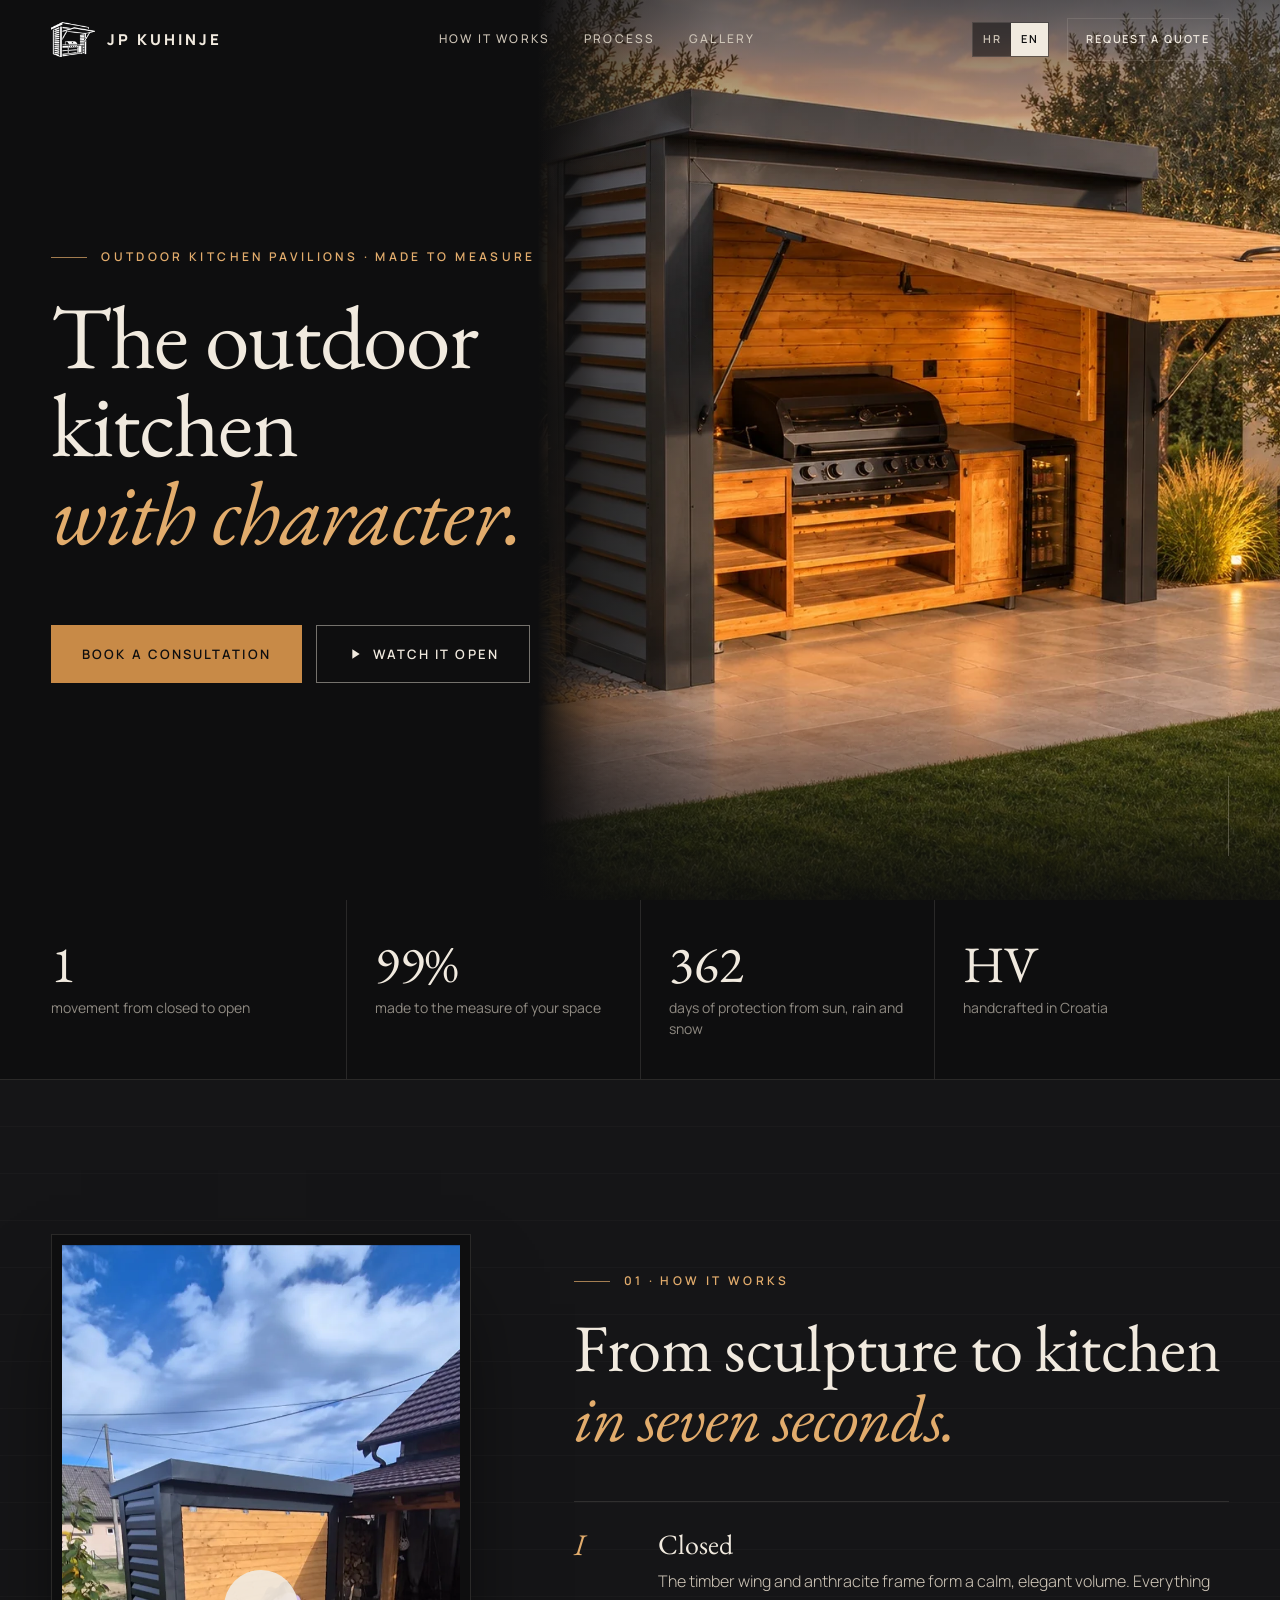
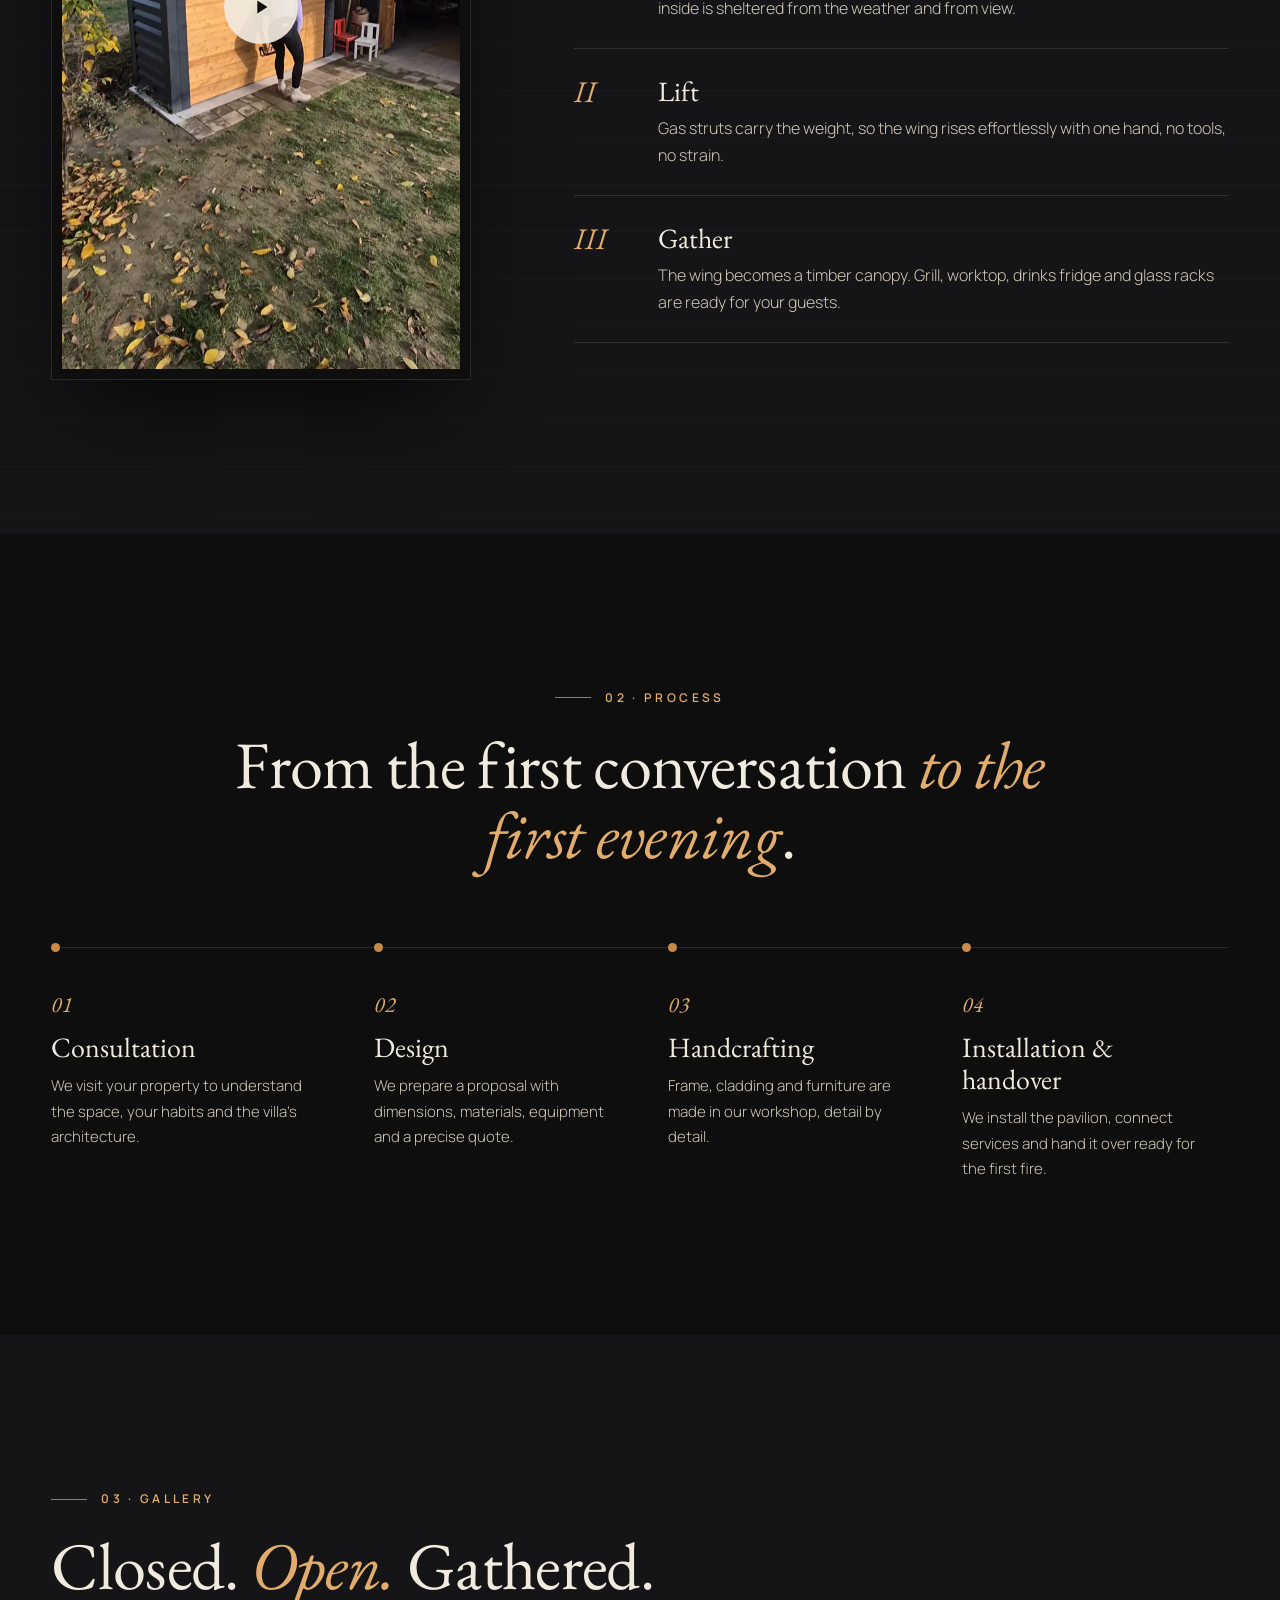
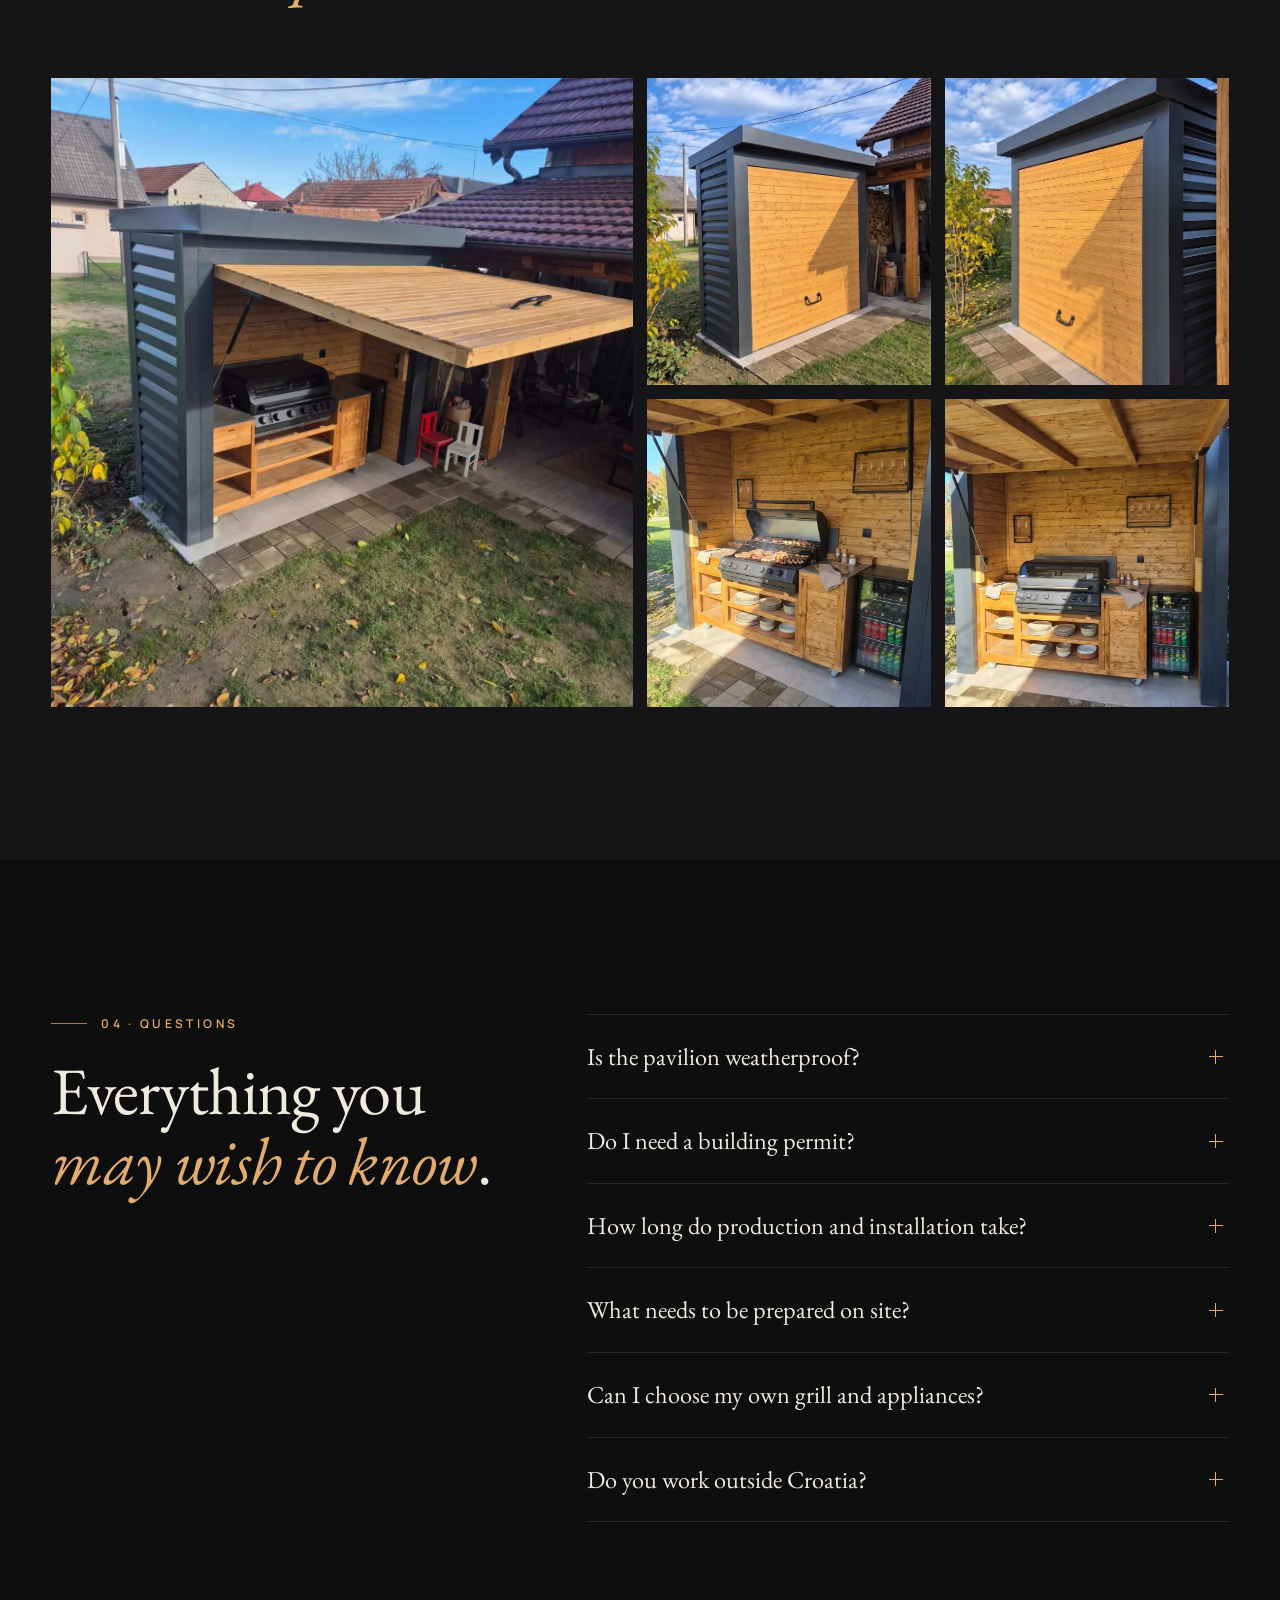
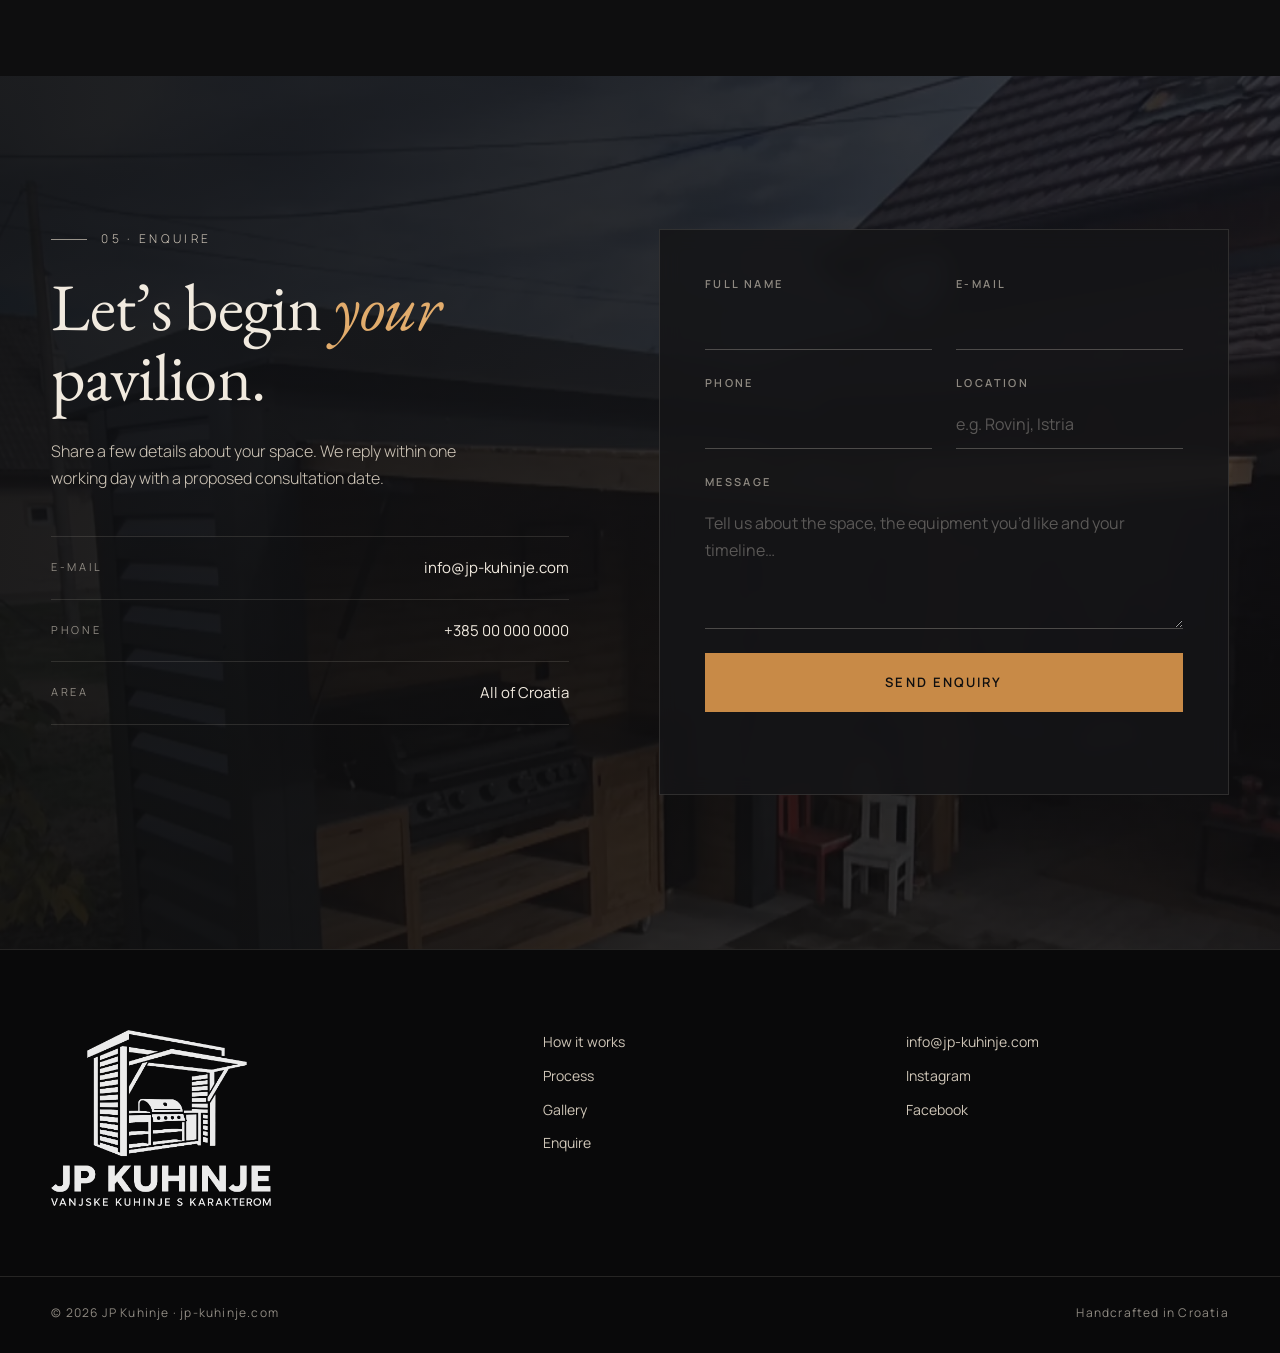
==== commit f20ff5dd: "Animate key-facts counters on scroll, remove hero lead text Co-Authored-By: Claude Opus 5.5 <noreply" ====
--- a/index.html
+++ b/index.html
@@ -83,10 +83,6 @@
       <span data-l="hr">Vanjska kuhinja<br><em>s karakterom.</em></span>
       <span data-l="en">The outdoor kitchen<br><em>with character.</em></span>
     </h1>
-    <p class="hero__lead reveal">
-      <span data-l="hr">Zatvoren, to je elegantan arhitektonski volumen u antracitu i drvu. Jednim pokretom postaje potpuno opremljena kuhinja s nadstrešnicom, za večeri koje se pamte u vrtu vaše vile.</span>
-      <span data-l="en">Closed, it is a sculpted volume of anthracite and natural timber. One movement turns it into a fully equipped kitchen with its own canopy, made for long evenings in the garden of your villa.</span>
-    </p>
     <div class="hero__actions reveal">
       <a href="#upit" class="btn btn--wood"><span data-l="hr">Rezervirajte konzultacije</span><span data-l="en">Book a consultation</span></a>
       <a href="#kako-radi" class="btn btn--line"><svg viewBox="0 0 24 24" width="16" height="16" aria-hidden="true"><path d="M8 5v14l11-7z" fill="currentColor"/></svg><span data-l="hr">Pogledajte kako se otvara</span><span data-l="en">Watch it open</span></a>
@@ -98,10 +94,10 @@
 <!-- ============ KEY FACTS ============ -->
 <section class="facts" aria-label="Ključne činjenice">
   <div class="wrap stats">
-    <div class="stat reveal"><strong>1</strong><span data-l="hr">pokret od zatvorenog do otvorenog</span><span data-l="en">movement from closed to open</span></div>
-    <div class="stat reveal"><strong>100%</strong><span data-l="hr">izrada po mjeri vašeg prostora</span><span data-l="en">made to the measure of your space</span></div>
-    <div class="stat reveal"><strong>365</strong><span data-l="hr">dana zaštite od sunca, kiše i snijega</span><span data-l="en">days of protection from sun, rain and snow</span></div>
-    <div class="stat reveal"><strong>HR</strong><span data-l="hr">ručna izrada u Hrvatskoj</span><span data-l="en">handcrafted in Croatia</span></div>
+    <div class="stat reveal"><strong data-count="1">1</strong><span data-l="hr">pokret od zatvorenog do otvorenog</span><span data-l="en">movement from closed to open</span></div>
+    <div class="stat reveal"><strong data-count="100" data-suffix="%">100%</strong><span data-l="hr">izrada po mjeri vašeg prostora</span><span data-l="en">made to the measure of your space</span></div>
+    <div class="stat reveal"><strong data-count="365">365</strong><span data-l="hr">dana zaštite od sunca, kiše i snijega</span><span data-l="en">days of protection from sun, rain and snow</span></div>
+    <div class="stat reveal"><strong data-scramble="HR">HR</strong><span data-l="hr">ručna izrada u Hrvatskoj</span><span data-l="en">handcrafted in Croatia</span></div>
   </div>
 </section>
 
--- a/assets/css/style.css
+++ b/assets/css/style.css
@@ -95,7 +95,6 @@
 .hero__content > *{max-width:540px}
 .hero__content{width:100%;padding-bottom:90px;padding-top:120px}
 .hero__title{font-family:var(--serif);font-size:clamp(52px,7vw,108px);line-height:.98;letter-spacing:-.015em;margin:26px 0 28px;max-width:11ch}
-.hero__lead{max-width:540px;font-size:clamp(16px,1.3vw,18px);color:var(--cream-2);font-weight:300}
 .hero__actions{display:flex;flex-wrap:wrap;gap:14px;margin-top:40px}
 .hero__scroll{position:absolute;right:var(--gut);bottom:44px;width:1px;height:80px;background:rgba(241,234,223,.25);overflow:hidden}
 .hero__scroll span{position:absolute;left:0;top:-40%;width:1px;height:40%;background:var(--wood-2);animation:scrollLine 2.4s var(--ease) infinite}
@@ -106,7 +105,7 @@
 .stats{display:grid;grid-template-columns:repeat(4,1fr)}
 .stat{padding:38px 24px 40px 0;display:flex;flex-direction:column;gap:8px;color:var(--mute);font-size:14px;line-height:1.5}
 .stat + .stat{padding-left:28px;border-left:1px solid var(--line)}
-.stat strong{font-family:var(--serif);font-weight:400;font-size:clamp(40px,4vw,58px);line-height:1;color:var(--cream)}
+.stat strong{font-family:var(--serif);font-weight:400;font-variant-numeric:lining-nums tabular-nums;font-size:clamp(40px,4vw,58px);line-height:1;color:var(--cream)}
 
 /* ---------- reveal / video section ---------- */
 .reveal-sec{padding:clamp(90px,12vw,160px) 0;background:var(--char);position:relative;overflow:hidden}
